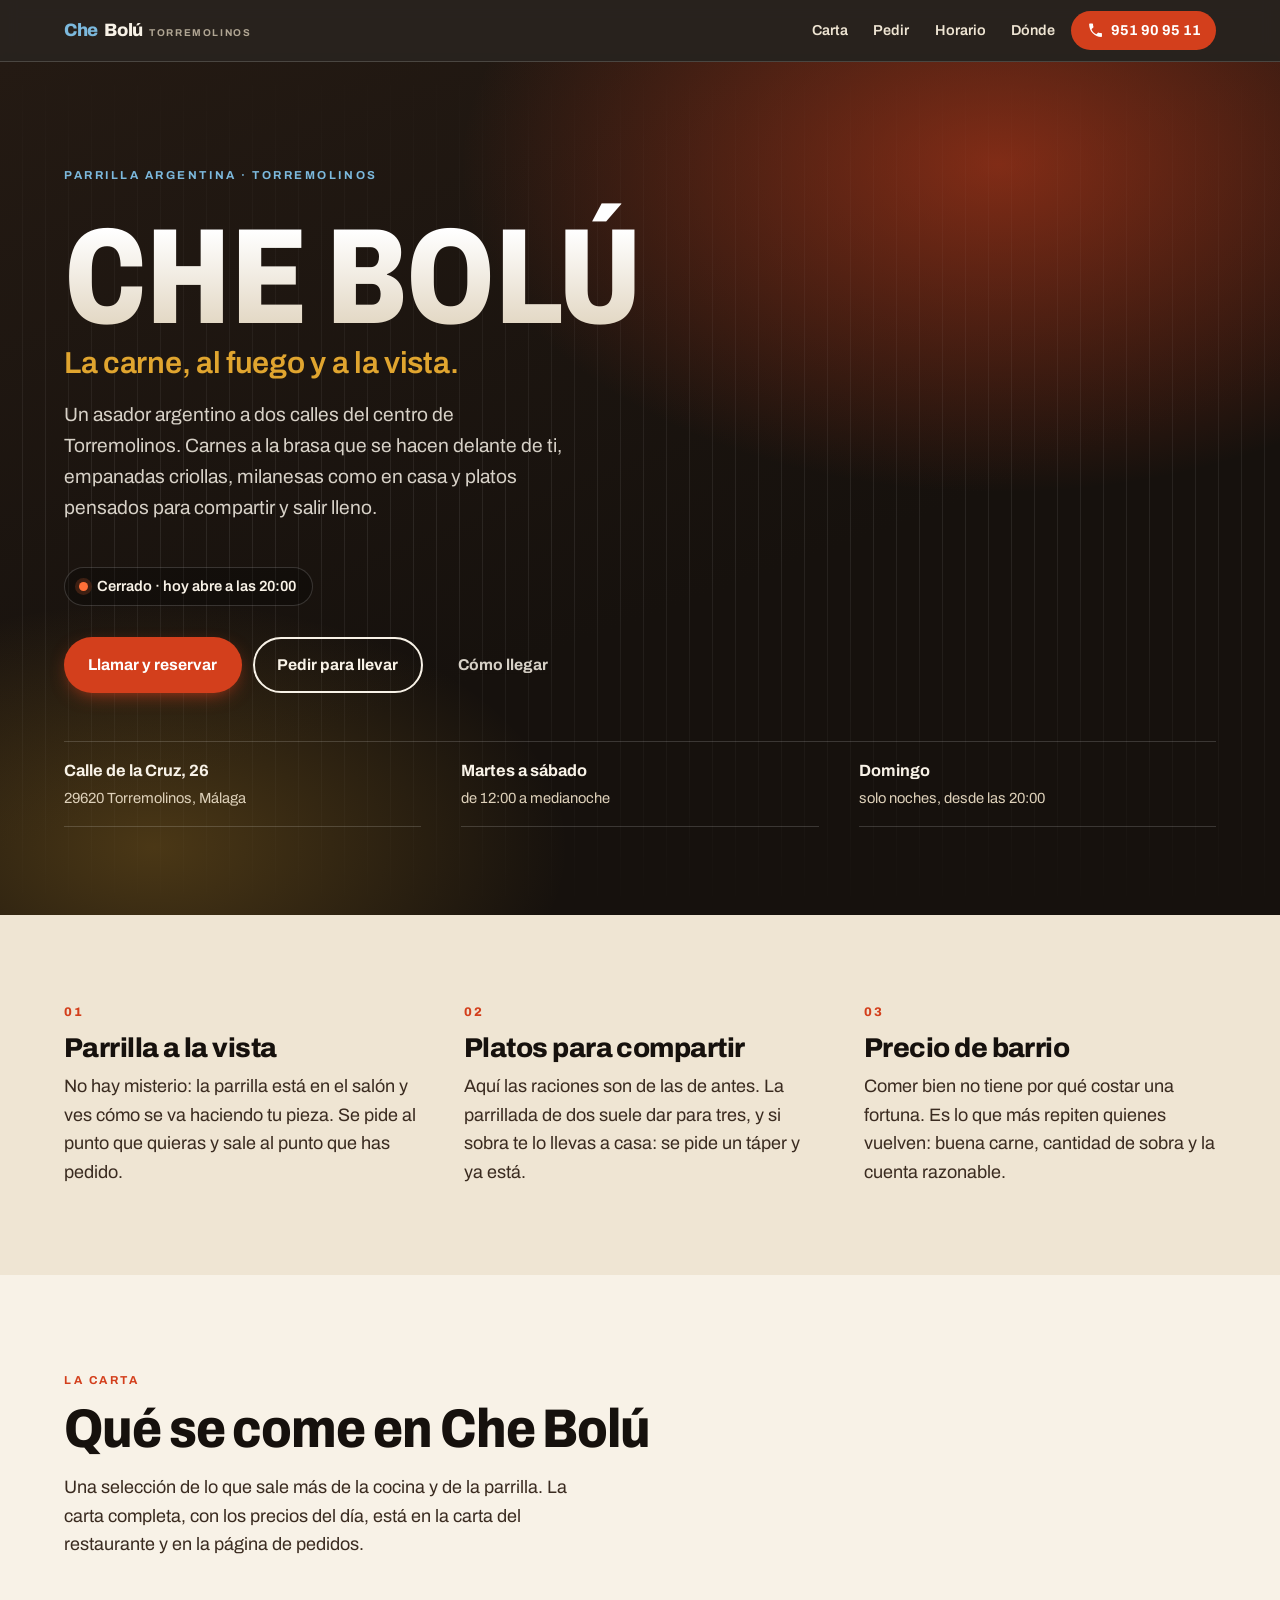
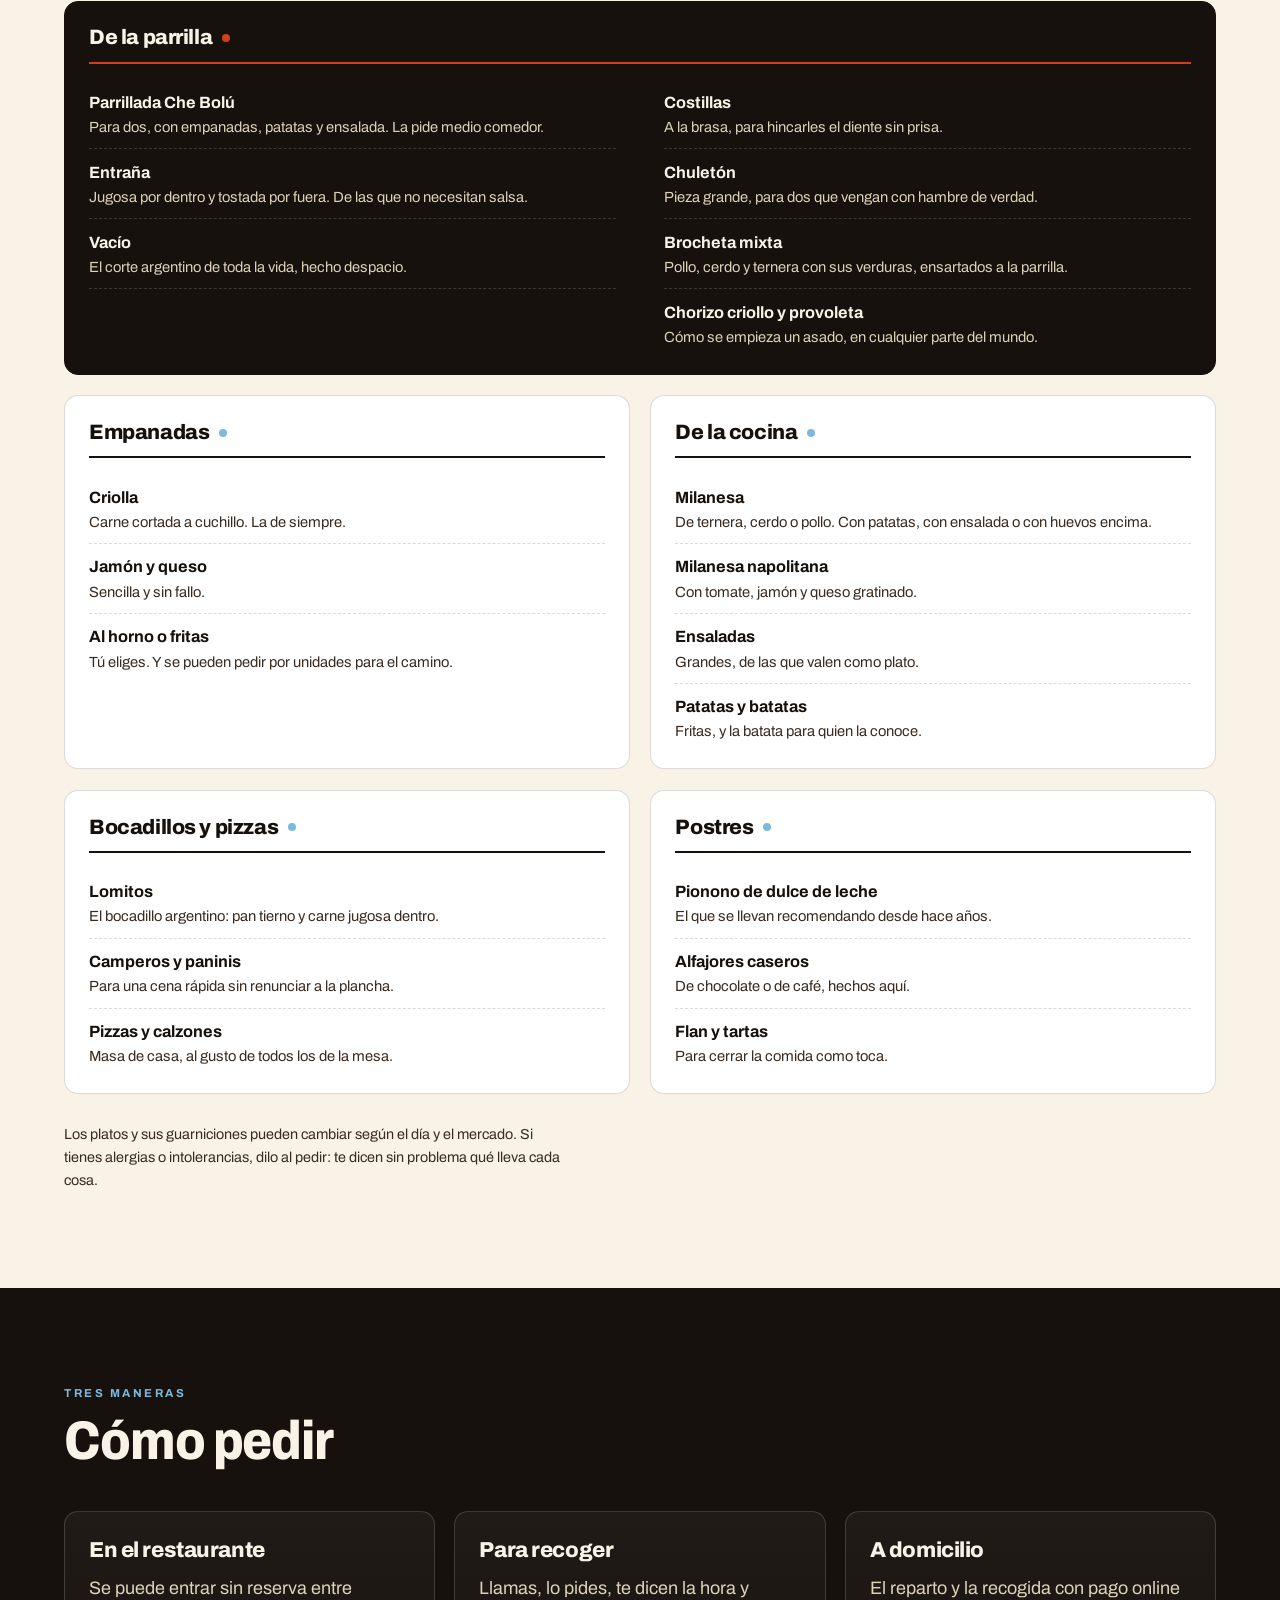
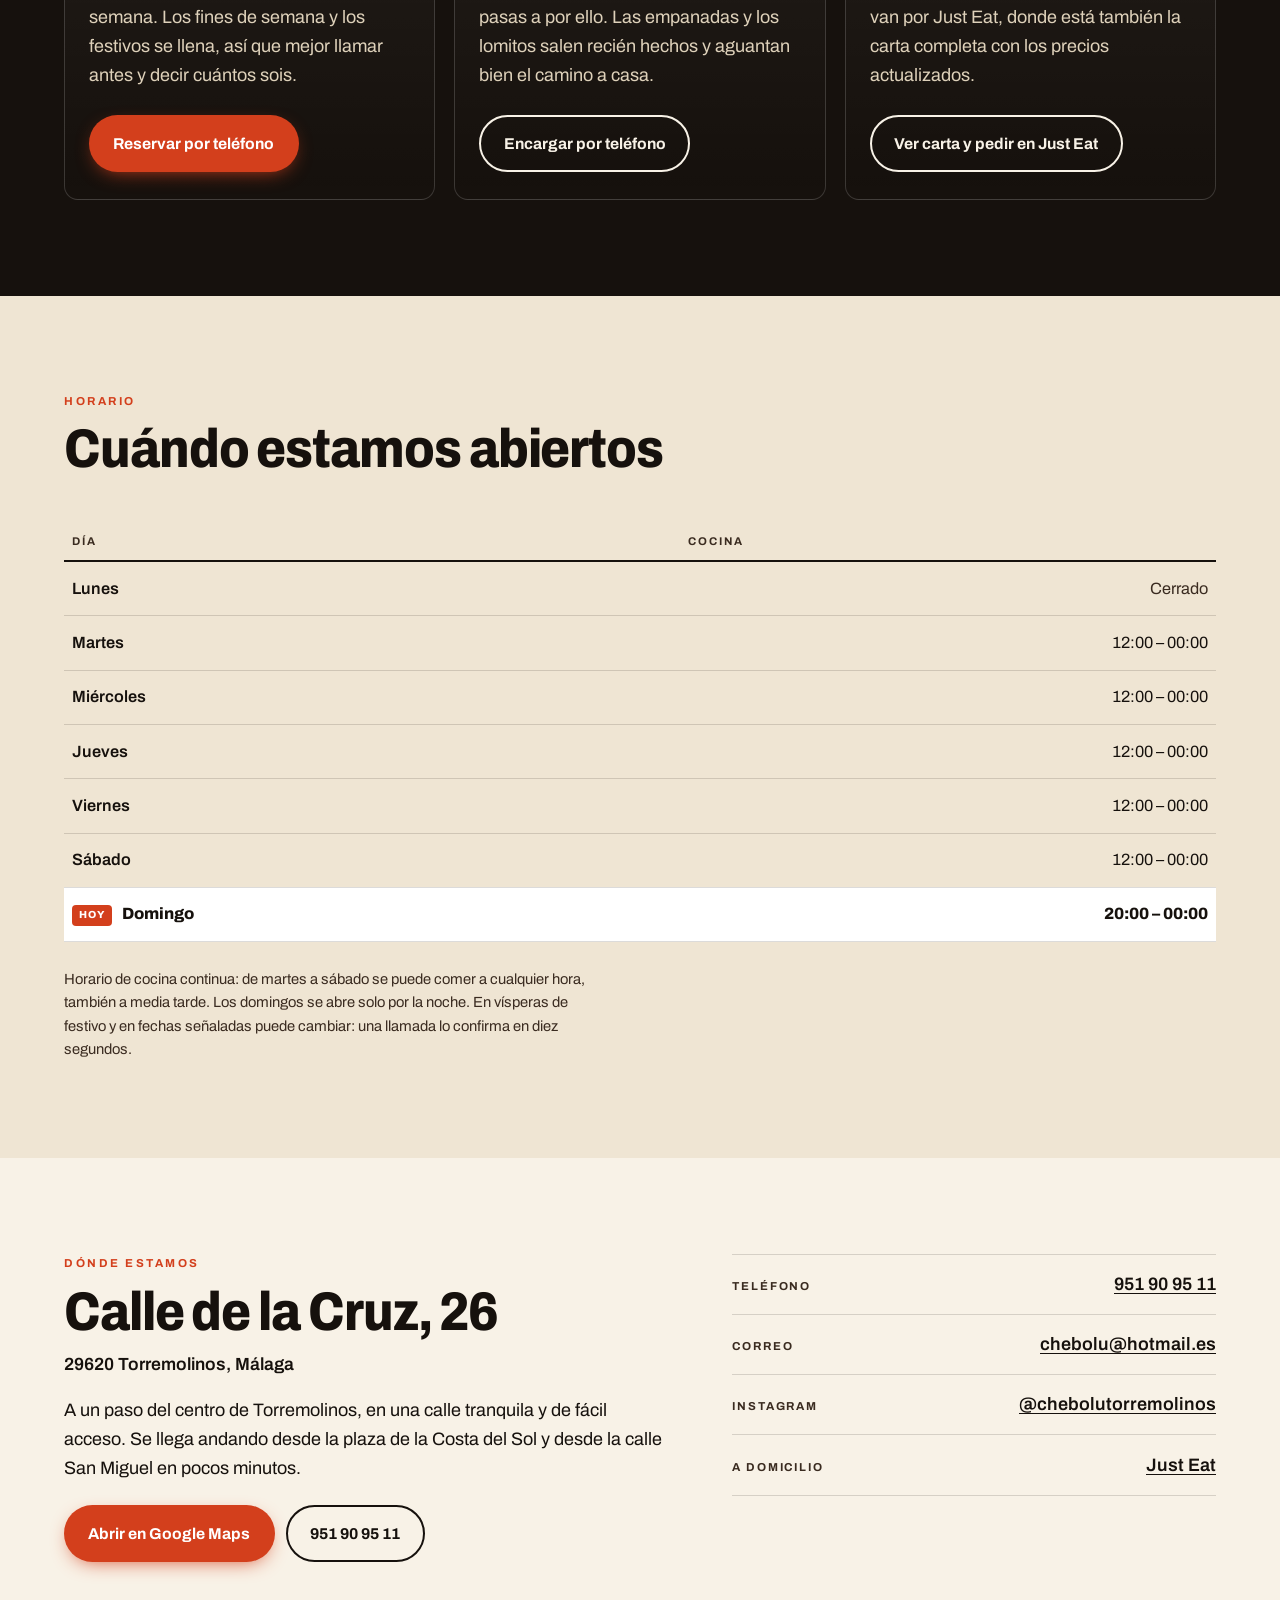
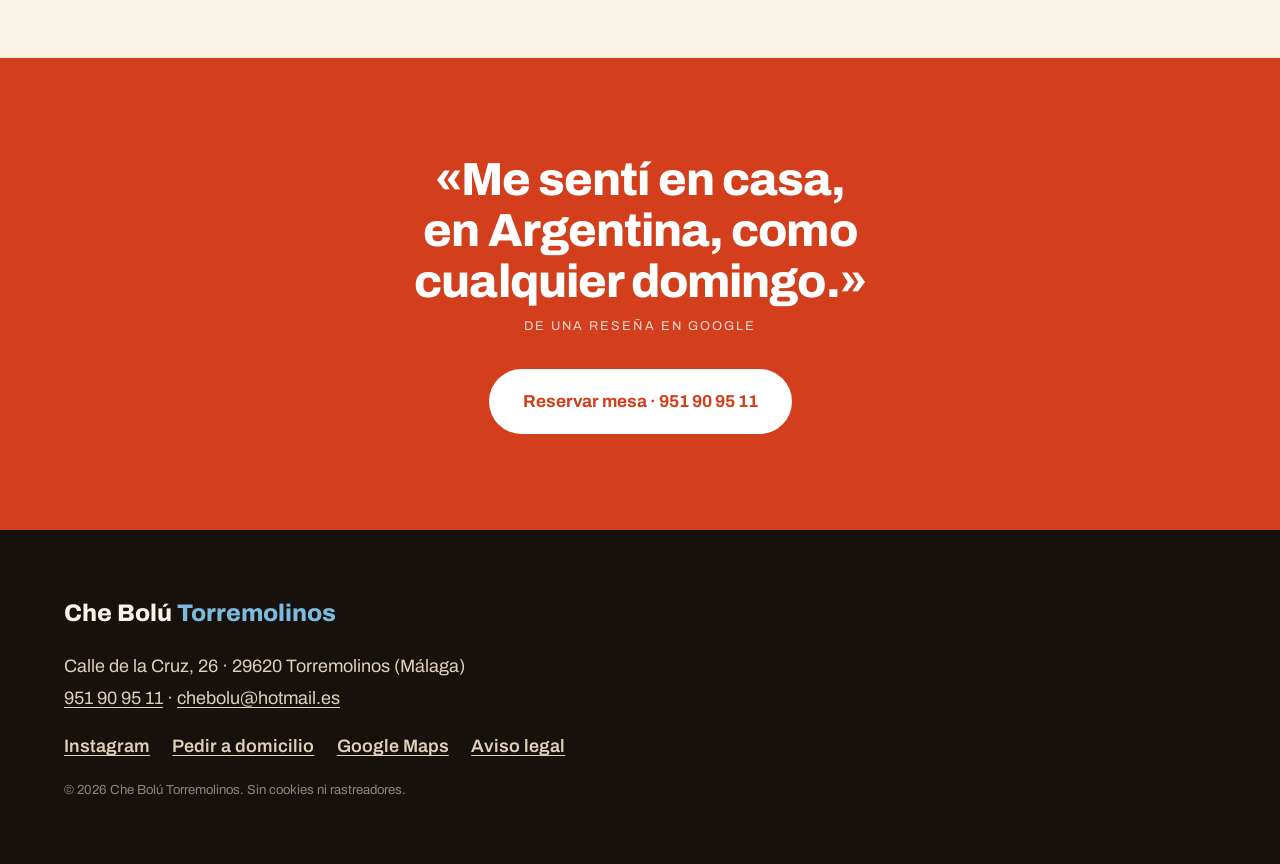
==== che-bolu/index.html @ c8836332 "Web de Che Bolú Torremolinos, en /che-bolu/ El restaurante no tiene web: solo ficha de Google, Insta" ====
<!doctype html>
<html lang="es">
<head>
<meta charset="utf-8">
<meta name="viewport" content="width=device-width, initial-scale=1">
<title>Che Bolú Torremolinos — Parrilla argentina en el centro de Torremolinos</title>
<meta name="description" content="Parrilla argentina a la vista en Torremolinos. Carnes a la brasa, empanadas criollas, milanesas y platos para compartir. Calle de la Cruz, 26. Reservas: 951 90 95 11.">

<!-- Dirección provisional de GitHub Pages, mientras no haya dominio propio.
     Al contratar el dominio hay que cambiar canonical, og:url, og:image,
     el JSON-LD del final, robots.txt y sitemap.xml. -->
<link rel="canonical" href="https://gaepmalaga.github.io/webtaller/che-bolu/">

<!-- PROVISIONAL: quitar esta línea (dejar «index, follow») cuando la web
     esté aprobada por el restaurante y tenga su dominio definitivo. -->
<meta name="robots" content="noindex, follow">

<meta property="og:type" content="restaurant">
<meta property="og:locale" content="es_ES">
<meta property="og:site_name" content="Che Bolú Torremolinos">
<meta property="og:title" content="Che Bolú Torremolinos — Parrilla argentina">
<meta property="og:description" content="Carnes a la brasa, empanadas criollas y platos para compartir, en la calle de la Cruz, 26.">
<meta property="og:url" content="https://gaepmalaga.github.io/webtaller/che-bolu/">
<meta property="og:image" content="https://gaepmalaga.github.io/webtaller/che-bolu/assets/img/og.png">
<meta property="og:image:width" content="1200">
<meta property="og:image:height" content="630">
<meta name="twitter:card" content="summary_large_image">
<meta name="theme-color" content="#17120f">

<link rel="icon" href="assets/img/favicon.svg" type="image/svg+xml">
<link rel="preload" href="assets/fonts/archivo-latin.woff2" as="font" type="font/woff2" crossorigin>
<link rel="stylesheet" href="assets/css/style.css">
</head>

<body>
<a class="saltar" href="#carta">Saltar a la carta</a>

<header class="cab">
  <a class="cab__marca" href="#top" aria-label="Che Bolú Torremolinos, inicio">
    <span class="cab__che">Che</span> <span class="cab__bolu">Bolú</span>
    <span class="cab__loc">Torremolinos</span>
  </a>
  <nav class="cab__nav" aria-label="Secciones">
    <a href="#carta">Carta</a>
    <a href="#pedir">Pedir</a>
    <a href="#horario">Horario</a>
    <a href="#donde">Dónde</a>
  </nav>
  <a class="cab__tel" href="tel:+34951909511">
    <svg aria-hidden="true" viewBox="0 0 24 24" width="17" height="17"><path fill="currentColor" d="M6.6 10.8c1.4 2.8 3.8 5.1 6.6 6.6l2.2-2.2c.3-.3.7-.4 1-.2 1.2.4 2.4.6 3.7.6.6 0 1 .4 1 1V20c0 .6-.4 1-1 1C11 21 3 13 3 3c0-.6.4-1 1-1h3.5c.6 0 1 .4 1 1 0 1.3.2 2.5.6 3.7.1.4 0 .8-.2 1l-2.3 2.1Z"/></svg>
    951 90 95 11
  </a>
</header>

<main id="top">

  <!-- ================================================================ hero -->
  <section class="hero">
    <div class="hero__brasa" aria-hidden="true"></div>
    <div class="hero__in">
      <p class="hero__sobre">Parrilla argentina · Torremolinos</p>
      <h1 class="hero__h1">
        <span>Che Bolú</span>
        <em>La carne, al fuego y a la vista.</em>
      </h1>
      <p class="hero__txt">
        Un asador argentino a dos calles del centro de Torremolinos. Carnes a la
        brasa que se hacen delante de ti, empanadas criollas, milanesas como en
        casa y platos pensados para compartir y salir lleno.
      </p>

      <p class="estado" id="estado" hidden>
        <span class="estado__punto" aria-hidden="true"></span>
        <span class="estado__txt"></span>
      </p>

      <div class="hero__btns">
        <a class="btn btn--fuego" href="tel:+34951909511">Llamar y reservar</a>
        <a class="btn btn--linea" href="#pedir">Pedir para llevar</a>
        <a class="btn btn--fantasma" href="https://maps.app.goo.gl/ys17KKWqV1HzEeys6" target="_blank" rel="noopener">Cómo llegar</a>
      </div>

      <ul class="hero__datos">
        <li><b>Calle de la Cruz, 26</b><span>29620 Torremolinos, Málaga</span></li>
        <li><b>Martes a sábado</b><span>de 12:00 a medianoche</span></li>
        <li><b>Domingo</b><span>solo noches, desde las 20:00</span></li>
      </ul>
    </div>
  </section>

  <!-- ============================================================== la casa -->
  <section class="casa" aria-labelledby="t-casa">
    <h2 class="vh" id="t-casa">Cómo es la casa</h2>
    <ol class="casa__lista">
      <li>
        <span class="casa__n">01</span>
        <h3>Parrilla a la vista</h3>
        <p>
          No hay misterio: la parrilla está en el salón y ves cómo se va haciendo
          tu pieza. Se pide al punto que quieras y sale al punto que has pedido.
        </p>
      </li>
      <li>
        <span class="casa__n">02</span>
        <h3>Platos para compartir</h3>
        <p>
          Aquí las raciones son de las de antes. La parrillada de dos suele dar
          para tres, y si sobra te lo llevas a casa: se pide un táper y ya está.
        </p>
      </li>
      <li>
        <span class="casa__n">03</span>
        <h3>Precio de barrio</h3>
        <p>
          Comer bien no tiene por qué costar una fortuna. Es lo que más repiten
          quienes vuelven: buena carne, cantidad de sobra y la cuenta razonable.
        </p>
      </li>
    </ol>
  </section>

  <!-- ================================================================ carta -->
  <section class="carta" id="carta" aria-labelledby="t-carta">
    <div class="sec__cab">
      <p class="sec__sobre">La carta</p>
      <h2 class="sec__h2" id="t-carta">Qué se come en Che Bolú</h2>
      <p class="sec__intro">
        Una selección de lo que sale más de la cocina y de la parrilla. La carta
        completa, con los precios del día, está en la carta del restaurante y en
        la página de pedidos.
      </p>
    </div>

    <div class="menu">
      <article class="menu__bloque menu__bloque--destacado">
        <h3>De la parrilla</h3>
        <ul>
          <li><b>Parrillada Che Bolú</b><span>Para dos, con empanadas, patatas y ensalada. La pide medio comedor.</span></li>
          <li><b>Entraña</b><span>Jugosa por dentro y tostada por fuera. De las que no necesitan salsa.</span></li>
          <li><b>Vacío</b><span>El corte argentino de toda la vida, hecho despacio.</span></li>
          <li><b>Costillas</b><span>A la brasa, para hincarles el diente sin prisa.</span></li>
          <li><b>Chuletón</b><span>Pieza grande, para dos que vengan con hambre de verdad.</span></li>
          <li><b>Brocheta mixta</b><span>Pollo, cerdo y ternera con sus verduras, ensartados a la parrilla.</span></li>
          <li><b>Chorizo criollo y provoleta</b><span>Cómo se empieza un asado, en cualquier parte del mundo.</span></li>
        </ul>
      </article>

      <article class="menu__bloque">
        <h3>Empanadas</h3>
        <ul>
          <li><b>Criolla</b><span>Carne cortada a cuchillo. La de siempre.</span></li>
          <li><b>Jamón y queso</b><span>Sencilla y sin fallo.</span></li>
          <li><b>Al horno o fritas</b><span>Tú eliges. Y se pueden pedir por unidades para el camino.</span></li>
        </ul>
      </article>

      <article class="menu__bloque">
        <h3>De la cocina</h3>
        <ul>
          <li><b>Milanesa</b><span>De ternera, cerdo o pollo. Con patatas, con ensalada o con huevos encima.</span></li>
          <li><b>Milanesa napolitana</b><span>Con tomate, jamón y queso gratinado.</span></li>
          <li><b>Ensaladas</b><span>Grandes, de las que valen como plato.</span></li>
          <li><b>Patatas y batatas</b><span>Fritas, y la batata para quien la conoce.</span></li>
        </ul>
      </article>

      <article class="menu__bloque">
        <h3>Bocadillos y pizzas</h3>
        <ul>
          <li><b>Lomitos</b><span>El bocadillo argentino: pan tierno y carne jugosa dentro.</span></li>
          <li><b>Camperos y paninis</b><span>Para una cena rápida sin renunciar a la plancha.</span></li>
          <li><b>Pizzas y calzones</b><span>Masa de casa, al gusto de todos los de la mesa.</span></li>
        </ul>
      </article>

      <article class="menu__bloque">
        <h3>Postres</h3>
        <ul>
          <li><b>Pionono de dulce de leche</b><span>El que se llevan recomendando desde hace años.</span></li>
          <li><b>Alfajores caseros</b><span>De chocolate o de café, hechos aquí.</span></li>
          <li><b>Flan y tartas</b><span>Para cerrar la comida como toca.</span></li>
        </ul>
      </article>
    </div>

    <div class="carta__pie"><p class="carta__nota">
      Los platos y sus guarniciones pueden cambiar según el día y el mercado.
      Si tienes alergias o intolerancias, dilo al pedir: te dicen sin problema
      qué lleva cada cosa.
    </p></div>
  </section>

  <!-- ================================================================ pedir -->
  <section class="pedir" id="pedir" aria-labelledby="t-pedir">
    <div class="sec__cab">
      <p class="sec__sobre">Tres maneras</p>
      <h2 class="sec__h2" id="t-pedir">Cómo pedir</h2>
    </div>

    <div class="pedir__rejilla">
      <article class="tarj">
        <h3>En el restaurante</h3>
        <p>
          Se puede entrar sin reserva entre semana. Los fines de semana y los
          festivos se llena, así que mejor llamar antes y decir cuántos sois.
        </p>
        <a class="btn btn--fuego" href="tel:+34951909511">Reservar por teléfono</a>
      </article>

      <article class="tarj">
        <h3>Para recoger</h3>
        <p>
          Llamas, lo pides, te dicen la hora y pasas a por ello. Las empanadas y
          los lomitos salen recién hechos y aguantan bien el camino a casa.
        </p>
        <a class="btn btn--linea" href="tel:+34951909511">Encargar por teléfono</a>
      </article>

      <article class="tarj">
        <h3>A domicilio</h3>
        <p>
          El reparto y la recogida con pago online van por Just Eat, donde está
          también la carta completa con los precios actualizados.
        </p>
        <a class="btn btn--linea" href="https://www.just-eat.es/restaurants-che-bolu-torremolinos-torremolinos/menu" target="_blank" rel="noopener">Ver carta y pedir en Just&nbsp;Eat</a>
      </article>
    </div>
  </section>

  <!-- ============================================================== horario -->
  <section class="horario" id="horario" aria-labelledby="t-horario">
    <div class="sec__cab">
      <p class="sec__sobre">Horario</p>
      <h2 class="sec__h2" id="t-horario">Cuándo estamos abiertos</h2>
    </div>

    <table class="tabla">
      <caption class="vh">Horario de apertura de Che Bolú Torremolinos</caption>
      <thead>
        <tr><th scope="col">Día</th><th scope="col">Cocina</th></tr>
      </thead>
      <tbody>
        <tr data-dia="1"><th scope="row">Lunes</th><td class="cerrado">Cerrado</td></tr>
        <tr data-dia="2"><th scope="row">Martes</th><td>12:00 – 00:00</td></tr>
        <tr data-dia="3"><th scope="row">Miércoles</th><td>12:00 – 00:00</td></tr>
        <tr data-dia="4"><th scope="row">Jueves</th><td>12:00 – 00:00</td></tr>
        <tr data-dia="5"><th scope="row">Viernes</th><td>12:00 – 00:00</td></tr>
        <tr data-dia="6"><th scope="row">Sábado</th><td>12:00 – 00:00</td></tr>
        <tr data-dia="0"><th scope="row">Domingo</th><td>20:00 – 00:00</td></tr>
      </tbody>
    </table>
    <div class="horario__pie"><p class="horario__nota">
      Horario de cocina continua: de martes a sábado se puede comer a cualquier
      hora, también a media tarde. Los domingos se abre solo por la noche.
      En vísperas de festivo y en fechas señaladas puede cambiar: una llamada lo
      confirma en diez segundos.
    </p></div>
  </section>

  <!-- ================================================================ dónde -->
  <section class="donde" id="donde" aria-labelledby="t-donde">
    <div class="donde__txt">
      <p class="sec__sobre">Dónde estamos</p>
      <h2 class="sec__h2" id="t-donde">Calle de la Cruz, 26</h2>
      <p class="donde__dir">29620 Torremolinos, Málaga</p>
      <p>
        A un paso del centro de Torremolinos, en una calle tranquila y de fácil
        acceso. Se llega andando desde la plaza de la Costa del Sol y desde la
        calle San Miguel en pocos minutos.
      </p>
      <div class="donde__btns">
        <a class="btn btn--fuego" href="https://maps.app.goo.gl/ys17KKWqV1HzEeys6" target="_blank" rel="noopener">Abrir en Google Maps</a>
        <a class="btn btn--linea" href="tel:+34951909511">951 90 95 11</a>
      </div>
    </div>

    <ul class="donde__lista">
      <li><b>Teléfono</b><a href="tel:+34951909511">951 90 95 11</a></li>
      <li><b>Correo</b><a href="mailto:chebolu@hotmail.es">chebolu@hotmail.es</a></li>
      <li><b>Instagram</b><a href="https://www.instagram.com/chebolutorremolinos" target="_blank" rel="noopener">@chebolutorremolinos</a></li>
      <li><b>A domicilio</b><a href="https://www.just-eat.es/restaurants-che-bolu-torremolinos-torremolinos/menu" target="_blank" rel="noopener">Just Eat</a></li>
    </ul>
  </section>

  <!-- ================================================================ cierre -->
  <section class="cierre">
    <p class="cierre__frase">«Me sentí en casa, en Argentina, como cualquier domingo.»</p>
    <p class="cierre__quien">De una reseña en Google</p>
    <a class="btn btn--fuego btn--grande" href="tel:+34951909511">Reservar mesa · 951 90 95 11</a>
  </section>

</main>

<footer class="pie">
  <div class="pie__in">
    <p class="pie__marca">Che Bolú <span>Torremolinos</span></p>
    <p class="pie__dir">
      Calle de la Cruz, 26 · 29620 Torremolinos (Málaga)<br>
      <a href="tel:+34951909511">951 90 95 11</a> ·
      <a href="mailto:chebolu@hotmail.es">chebolu@hotmail.es</a>
    </p>
    <nav class="pie__nav" aria-label="Enlaces del pie">
      <a href="https://www.instagram.com/chebolutorremolinos" target="_blank" rel="noopener">Instagram</a>
      <a href="https://www.just-eat.es/restaurants-che-bolu-torremolinos-torremolinos/menu" target="_blank" rel="noopener">Pedir a domicilio</a>
      <a href="https://maps.app.goo.gl/ys17KKWqV1HzEeys6" target="_blank" rel="noopener">Google Maps</a>
      <a href="aviso-legal.html">Aviso legal</a>
    </nav>
    <p class="pie__legal">© <span id="anio">2026</span> Che Bolú Torremolinos. Sin cookies ni rastreadores.</p>
  </div>
</footer>

<!-- Barra fija en móvil: llamar y pedir siempre a un toque. -->
<div class="barra" aria-hidden="false">
  <a class="barra__a barra__a--fuego" href="tel:+34951909511">
    <svg aria-hidden="true" viewBox="0 0 24 24" width="18" height="18"><path fill="currentColor" d="M6.6 10.8c1.4 2.8 3.8 5.1 6.6 6.6l2.2-2.2c.3-.3.7-.4 1-.2 1.2.4 2.4.6 3.7.6.6 0 1 .4 1 1V20c0 .6-.4 1-1 1C11 21 3 13 3 3c0-.6.4-1 1-1h3.5c.6 0 1 .4 1 1 0 1.3.2 2.5.6 3.7.1.4 0 .8-.2 1l-2.3 2.1Z"/></svg>
    Llamar
  </a>
  <a class="barra__a" href="https://www.just-eat.es/restaurants-che-bolu-torremolinos-torremolinos/menu" target="_blank" rel="noopener">Pedir</a>
  <a class="barra__a" href="https://maps.app.goo.gl/ys17KKWqV1HzEeys6" target="_blank" rel="noopener">Llegar</a>
</div>

<script src="assets/js/main.js" defer></script>

<script type="application/ld+json">
{
  "@context": "https://schema.org",
  "@type": "Restaurant",
  "name": "Che Bolú Torremolinos",
  "description": "Parrilla argentina en el centro de Torremolinos: carnes a la brasa hechas a la vista, empanadas criollas, milanesas, pizzas y postres caseros.",
  "url": "https://gaepmalaga.github.io/webtaller/che-bolu/",
  "image": "https://gaepmalaga.github.io/webtaller/che-bolu/assets/img/og.png",
  "telephone": "+34951909511",
  "email": "chebolu@hotmail.es",
  "servesCuisine": ["Argentina", "Parrilla", "Carne a la brasa"],
  "priceRange": "€€",
  "currenciesAccepted": "EUR",
  "acceptsReservations": "True",
  "hasMenu": "https://www.just-eat.es/restaurants-che-bolu-torremolinos-torremolinos/menu",
  "address": {
    "@type": "PostalAddress",
    "streetAddress": "Calle de la Cruz, 26",
    "addressLocality": "Torremolinos",
    "addressRegion": "Málaga",
    "postalCode": "29620",
    "addressCountry": "ES"
  },
  "sameAs": [
    "https://www.instagram.com/chebolutorremolinos",
    "https://www.just-eat.es/restaurants-che-bolu-torremolinos-torremolinos/menu"
  ],
  "openingHoursSpecification": [
    {
      "@type": "OpeningHoursSpecification",
      "dayOfWeek": ["Tuesday", "Wednesday", "Thursday", "Friday", "Saturday"],
      "opens": "12:00",
      "closes": "00:00"
    },
    {
      "@type": "OpeningHoursSpecification",
      "dayOfWeek": "Sunday",
      "opens": "20:00",
      "closes": "00:00"
    }
  ]
}
</script>
</body>
</html>
---- che-bolu/assets/css/style.css ----
/* ==========================================================================
   Che Bolú Torremolinos — hoja de estilo única.
   Sin frameworks, sin build, sin peticiones a terceros.
   Tipografía Archivo (SIL Open Font License) servida desde este dominio.
   ========================================================================== */

@font-face {
  font-family: 'Archivo';
  font-style: normal;
  font-weight: 400 800;
  font-stretch: 62% 125%;
  font-display: swap;
  src: url('../fonts/archivo-latin.woff2') format('woff2');
  unicode-range: U+0000-00FF, U+0131, U+0152-0153, U+02BB-02BC, U+02C6, U+02DA,
                 U+02DC, U+0304, U+0308, U+0329, U+2000-206F, U+20AC, U+2122,
                 U+2191, U+2193, U+2212, U+2215, U+FEFF, U+FFFD;
}
@font-face {
  font-family: 'Archivo';
  font-style: normal;
  font-weight: 400 800;
  font-stretch: 62% 125%;
  font-display: swap;
  src: url('../fonts/archivo-latin-ext.woff2') format('woff2');
  unicode-range: U+0100-02BA, U+02BD-02C5, U+02C7-02CC, U+02CE-02D7, U+02DD-02FF,
                 U+0304, U+0308, U+0329, U+1D00-1DBF, U+1E00-1E9F, U+1EF2-1EFF,
                 U+2020, U+20A0-20AB, U+20AD-20C0, U+2113, U+2C60-2C7F, U+A720-A7FF;
}

/* --------------------------------------------------------------- tokens -- */
:root {
  --ink:      #16110d;   /* negro cálido, como el hierro de la parrilla */
  --ink-2:    #241a13;
  --ink-3:    #3a2b20;

  --crema:    #f8f2e7;
  --crema-2:  #efe5d3;
  --crema-3:  #ded1ba;

  --brasa:    #d33f1c;   /* la brasa */
  --brasa-cl: #ff7038;
  --oro:      #e0a52f;
  --celeste:  #7cb9dd;   /* el guiño argentino, sin disfraz */
  --verde:    #2f7d4f;

  --linea:    color-mix(in srgb, var(--ink) 15%, transparent);
  --linea-cl: color-mix(in srgb, #ffffff 16%, transparent);

  --pad: clamp(1.25rem, 5vw, 4.5rem);
  --max: 76rem;

  --f: 'Archivo', 'Helvetica Neue', Arial, sans-serif;
}

/* ---------------------------------------------------------------- reset -- */
*, *::before, *::after { box-sizing: border-box; }
html { -webkit-text-size-adjust: 100%; scroll-behavior: smooth; }
@media (prefers-reduced-motion: reduce) { html { scroll-behavior: auto; } }

body {
  margin: 0;
  background: var(--crema);
  color: var(--ink);
  font-family: var(--f);
  font-size: clamp(1rem, 0.95rem + 0.3vw, 1.125rem);
  line-height: 1.6;
  -webkit-font-smoothing: antialiased;
  text-rendering: optimizeLegibility;
  overflow-x: hidden;
}

h1, h2, h3 { margin: 0; font-weight: 800; line-height: 1.03; letter-spacing: -0.02em; }
p { margin: 0 0 1em; }
ul, ol { margin: 0; padding: 0; list-style: none; }
img, svg { max-width: 100%; }
table { border-collapse: collapse; width: 100%; }
a { color: inherit; text-decoration-thickness: 1px; text-underline-offset: 0.18em; }
a:hover { text-decoration-color: var(--brasa); }

:focus-visible { outline: 3px solid var(--brasa); outline-offset: 3px; border-radius: 3px; }

.vh {
  position: absolute; width: 1px; height: 1px; padding: 0; margin: -1px;
  overflow: hidden; clip-path: inset(50%); white-space: nowrap; border: 0;
}

.saltar {
  position: absolute; left: -9999px; top: 0; z-index: 99;
  background: var(--ink); color: var(--crema);
  padding: 0.75rem 1.25rem; font-weight: 700;
}
.saltar:focus { left: 0; }

/* -------------------------------------------------------------- cabecera -- */
.cab {
  position: sticky; top: 0; z-index: 40;
  display: flex; align-items: center; gap: 1rem;
  padding: 0.7rem var(--pad);
  background: color-mix(in srgb, var(--ink) 92%, transparent);
  backdrop-filter: blur(8px);
  color: var(--crema);
  border-bottom: 1px solid var(--linea-cl);
}

.cab__marca {
  display: flex; align-items: baseline; gap: 0.4rem;
  text-decoration: none; font-weight: 800; font-size: 1.12rem;
  letter-spacing: -0.02em; white-space: nowrap;
}
.cab__che  { color: var(--celeste); }
.cab__bolu { color: var(--crema); }
.cab__loc {
  font-size: 0.62rem; font-weight: 700; letter-spacing: 0.16em;
  text-transform: uppercase; color: var(--crema-3); opacity: 0.75;
}

.cab__nav { display: none; margin-left: auto; gap: 1.6rem; font-size: 0.9rem; font-weight: 600; }
.cab__nav a { text-decoration: none; color: var(--crema-2); padding: 0.25rem 0; }
.cab__nav a:hover { color: #fff; box-shadow: inset 0 -2px 0 var(--brasa); }

.cab__tel {
  margin-left: auto;
  display: inline-flex; align-items: center; gap: 0.45rem;
  background: var(--brasa); color: #fff;
  padding: 0.5rem 0.95rem; border-radius: 999px;
  font-weight: 700; font-size: 0.9rem; text-decoration: none;
  white-space: nowrap;
}
.cab__tel:hover { background: var(--brasa-cl); }

@media (min-width: 62rem) {
  .cab__nav { display: flex; }
  .cab__tel { margin-left: 0; }
}
@media (max-width: 30rem) {
  .cab__loc { display: none; }
  .cab__tel { font-size: 0; gap: 0; padding: 0.55rem 0.8rem; }
  .cab__tel svg { width: 18px; height: 18px; }
}

/* ------------------------------------------------------------------ botón -- */
.btn {
  display: inline-flex; align-items: center; justify-content: center;
  gap: 0.5rem; text-align: center;
  padding: 0.85rem 1.4rem; border-radius: 999px;
  font-weight: 700; font-size: 0.98rem; text-decoration: none;
  border: 2px solid transparent;
  transition: transform 0.12s ease, background 0.15s ease, color 0.15s ease;
}
.btn:hover { transform: translateY(-2px); }
@media (prefers-reduced-motion: reduce) { .btn { transition: none; } .btn:hover { transform: none; } }

.btn--fuego { background: var(--brasa); color: #fff; box-shadow: 0 6px 20px -8px var(--brasa); }
.btn--fuego:hover { background: var(--brasa-cl); }

.btn--linea { border-color: currentColor; }
.btn--linea:hover { background: var(--ink); color: var(--crema); border-color: var(--ink); }

.btn--fantasma { color: inherit; opacity: 0.85; text-decoration: underline; text-decoration-color: var(--linea); }
.btn--fantasma:hover { opacity: 1; }

.btn--grande { padding: 1.05rem 2rem; font-size: 1.08rem; }

/* ------------------------------------------------------------------- hero -- */
.hero {
  position: relative; isolation: isolate;
  background: var(--ink); color: var(--crema);
  padding: clamp(3rem, 9vw, 6.5rem) var(--pad) clamp(3rem, 8vw, 5.5rem);
  overflow: hidden;
}

/* El resplandor de la brasa: dos degradados, cero imágenes. */
.hero__brasa {
  position: absolute; inset: 0; z-index: -1;
  background:
    radial-gradient(60% 55% at 78% 12%, color-mix(in srgb, var(--brasa) 55%, transparent), transparent 70%),
    radial-gradient(45% 40% at 12% 92%, color-mix(in srgb, var(--oro) 26%, transparent), transparent 72%),
    linear-gradient(160deg, var(--ink-2), var(--ink) 60%);
}
/* La trama de la parrilla, muy tenue. */
.hero::after {
  content: ''; position: absolute; inset: 0; z-index: -1; opacity: 0.16;
  background-image: repeating-linear-gradient(90deg, transparent 0 22px, rgba(255,255,255,0.5) 22px 23px);
  mask-image: linear-gradient(180deg, transparent, #000 55%, transparent);
}

.hero__in { max-width: var(--max); margin: 0 auto; }

.hero__sobre {
  font-size: 0.72rem; font-weight: 700; letter-spacing: 0.22em;
  text-transform: uppercase; color: var(--celeste); margin-bottom: 1.1rem;
}

.hero__h1 { display: grid; gap: 0.35rem; }
.hero__h1 span {
  font-size: clamp(3.2rem, 13vw, 8.5rem);
  font-stretch: 78%;
  line-height: 0.92;
  /* El fondo degradado se recorta al glifo: sin este respiro, la tilde de la
     Ú queda fuera de la caja y desaparece. */
  padding-top: 0.1em;
  text-transform: uppercase;
  background: linear-gradient(180deg, #fff 20%, var(--crema-3));
  -webkit-background-clip: text; background-clip: text; color: transparent;
}
.hero__h1 em {
  font-style: normal; font-weight: 600;
  font-size: clamp(1.15rem, 3.2vw, 1.9rem);
  letter-spacing: -0.01em; color: var(--oro);
}

.hero__txt {
  max-width: 46ch; margin-top: 1.4rem;
  font-size: clamp(1.02rem, 1.6vw, 1.2rem);
  color: color-mix(in srgb, var(--crema) 85%, transparent);
}

.hero__btns { display: flex; flex-wrap: wrap; gap: 0.7rem; margin-top: 1.9rem; }

.hero__datos {
  display: grid; gap: 1px; margin-top: 3rem;
  border-top: 1px solid var(--linea-cl);
  grid-template-columns: 1fr;
}
.hero__datos li {
  display: grid; gap: 0.15rem;
  padding: 1rem 0; border-bottom: 1px solid var(--linea-cl);
}
.hero__datos b { font-size: 1.02rem; }
.hero__datos span { font-size: 0.92rem; color: var(--crema-3); }
@media (min-width: 48rem) {
  .hero__datos { grid-template-columns: repeat(3, 1fr); gap: 0 2.5rem; }
}

/* --------------------------------------------------- abierto / cerrado -- */
.estado {
  display: inline-flex; align-items: center; gap: 0.6rem;
  margin: 1.5rem 0 0; padding: 0.45rem 1rem 0.45rem 0.85rem;
  border: 1px solid var(--linea-cl); border-radius: 999px;
  font-size: 0.92rem; font-weight: 600;
  background: rgba(0,0,0,0.25);
}
/* `display: inline-flex` gana al `display: none` del navegador para [hidden]:
   sin esta línea, quien no tenga JavaScript vería una píldora vacía. */
.estado[hidden] { display: none; }

.estado__punto {
  width: 9px; height: 9px; border-radius: 50%;
  background: var(--crema-3); flex: none;
}
.estado.is-abierto /* `display: inline-flex` gana al `display: none` del navegador para [hidden]:
   sin esta línea, quien no tenga JavaScript vería una píldora vacía. */
.estado[hidden] { display: none; }

.estado__punto { background: #4ade80; box-shadow: 0 0 0 4px rgba(74,222,128,0.2); }
.estado.is-cerrado /* `display: inline-flex` gana al `display: none` del navegador para [hidden]:
   sin esta línea, quien no tenga JavaScript vería una píldora vacía. */
.estado[hidden] { display: none; }

.estado__punto { background: var(--brasa-cl); box-shadow: 0 0 0 4px rgba(255,112,56,0.18); }

/* --------------------------------------------------------------- la casa -- */
.casa { padding: clamp(3rem, 7vw, 5.5rem) var(--pad); background: var(--crema-2); }
.casa__lista {
  max-width: var(--max); margin: 0 auto;
  display: grid; gap: 2.2rem;
}
@media (min-width: 52rem) { .casa__lista { grid-template-columns: repeat(3, 1fr); gap: 3rem; } }

.casa__n {
  display: block; font-size: 0.78rem; font-weight: 800; letter-spacing: 0.18em;
  color: var(--brasa); margin-bottom: 0.7rem;
}
.casa__lista h3 { font-size: clamp(1.35rem, 2.6vw, 1.7rem); margin-bottom: 0.6rem; }
.casa__lista p { margin: 0; color: var(--ink-3); }

/* ------------------------------------------------------- cabeceras de sec -- */
.sec__cab { max-width: var(--max); margin: 0 auto 2.6rem; }
.sec__sobre {
  font-size: 0.72rem; font-weight: 700; letter-spacing: 0.22em;
  text-transform: uppercase; color: var(--brasa); margin-bottom: 0.7rem;
}
.sec__h2 { font-size: clamp(2rem, 5.5vw, 3.4rem); font-stretch: 88%; }
.sec__intro { max-width: 52ch; margin-top: 1rem; color: var(--ink-3); }

/* ------------------------------------------------------------------ carta -- */
.carta { padding: clamp(3.2rem, 8vw, 6rem) var(--pad); }

.menu {
  max-width: var(--max); margin: 0 auto;
  display: grid; gap: 1.1rem;
}
@media (min-width: 54rem) { .menu { grid-template-columns: repeat(2, 1fr); gap: 1.3rem; } }

.menu__bloque {
  background: #fff; border: 1px solid var(--linea);
  border-radius: 14px; padding: 1.6rem 1.5rem;
}
.menu__bloque h3 {
  font-size: 1.3rem; padding-bottom: 0.8rem; margin-bottom: 1rem;
  border-bottom: 2px solid var(--ink);
  display: flex; align-items: center; gap: 0.6rem;
}
.menu__bloque h3::after {
  content: ''; flex: none; width: 8px; height: 8px; border-radius: 50%;
  background: var(--celeste);
}
.menu__bloque li { padding: 0.65rem 0; border-bottom: 1px dashed var(--linea); }
.menu__bloque li:last-child { border-bottom: 0; padding-bottom: 0; }
.menu__bloque b { display: block; font-size: 1.02rem; }
.menu__bloque span { display: block; font-size: 0.92rem; color: var(--ink-3); line-height: 1.5; }

.menu__bloque--destacado {
  background: var(--ink); color: var(--crema); border-color: var(--ink);
}
@media (min-width: 54rem) {
  .menu__bloque--destacado { grid-column: 1 / -1; }
  .menu__bloque--destacado ul { columns: 2; column-gap: 3rem; }
  .menu__bloque--destacado li { break-inside: avoid; }
  .menu__bloque--destacado li:last-child { border-bottom: 0; }
}
.menu__bloque--destacado h3 { border-bottom-color: var(--brasa); }
.menu__bloque--destacado h3::after { background: var(--brasa); }
.menu__bloque--destacado li { border-bottom-color: var(--linea-cl); }
.menu__bloque--destacado span { color: var(--crema-3); }

.carta__pie { max-width: var(--max); margin: 1.8rem auto 0; }
.carta__nota { max-width: 62ch; margin: 0; font-size: 0.9rem; color: var(--ink-3); }

/* ------------------------------------------------------------------ pedir -- */
.pedir { padding: clamp(3.2rem, 8vw, 6rem) var(--pad); background: var(--ink); color: var(--crema); }
.pedir .sec__sobre { color: var(--celeste); }

.pedir__rejilla {
  max-width: var(--max); margin: 0 auto;
  display: grid; gap: 1.2rem;
}
@media (min-width: 54rem) { .pedir__rejilla { grid-template-columns: repeat(3, 1fr); } }

.tarj {
  display: flex; flex-direction: column; gap: 0.5rem;
  border: 1px solid var(--linea-cl); border-radius: 14px;
  padding: 1.7rem 1.5rem;
  background: linear-gradient(180deg, rgba(255,255,255,0.045), transparent);
}
.tarj h3 { font-size: 1.35rem; margin-bottom: 0.3rem; }
.tarj p { color: var(--crema-3); flex: 1; }
.tarj .btn { align-self: flex-start; }

/* ---------------------------------------------------------------- horario -- */
.horario { padding: clamp(3.2rem, 8vw, 6rem) var(--pad); background: var(--crema-2); }
.tabla { max-width: var(--max); margin: 0 auto; font-size: 1.02rem; }
.tabla thead th {
  text-align: left; font-size: 0.7rem; letter-spacing: 0.18em; text-transform: uppercase;
  color: var(--ink-3); font-weight: 700; padding-bottom: 0.6rem;
  border-bottom: 2px solid var(--ink);
}
.tabla tbody th { text-align: left; font-weight: 600; }
.tabla th, .tabla td { padding: 0.85rem 0.5rem; border-bottom: 1px solid var(--linea); }
.tabla td { text-align: right; font-variant-numeric: tabular-nums; }
.tabla .cerrado { color: var(--ink-3); }

.tabla tr.hoy th, .tabla tr.hoy td { background: #fff; font-weight: 800; }
.tabla tr.hoy th::before {
  content: 'Hoy'; display: inline-block; margin-right: 0.6rem;
  background: var(--brasa); color: #fff; font-size: 0.64rem; font-weight: 800;
  letter-spacing: 0.1em; text-transform: uppercase;
  padding: 0.15rem 0.45rem; border-radius: 4px; vertical-align: 0.12em;
}

.horario__pie { max-width: var(--max); margin: 1.6rem auto 0; }
.horario__nota { max-width: 68ch; margin: 0; font-size: 0.92rem; color: var(--ink-3); }

/* ------------------------------------------------------------------ dónde -- */
.donde {
  padding: clamp(3.2rem, 8vw, 6rem) var(--pad);
  display: grid; gap: 2.5rem;
  max-width: calc(var(--max) + 2 * var(--pad)); margin: 0 auto;
}
@media (min-width: 54rem) { .donde { grid-template-columns: 1.25fr 1fr; gap: 4rem; align-items: start; } }

.donde__dir { font-size: 1.1rem; font-weight: 600; margin-top: 0.7rem; }
.donde__btns { display: flex; flex-wrap: wrap; gap: 0.7rem; margin-top: 1.4rem; }

.donde__lista { border-top: 1px solid var(--linea); }
.donde__lista li {
  display: flex; justify-content: space-between; align-items: baseline; gap: 1rem;
  padding: 0.95rem 0; border-bottom: 1px solid var(--linea);
}
.donde__lista b { font-size: 0.72rem; letter-spacing: 0.16em; text-transform: uppercase; color: var(--ink-3); }
.donde__lista a { font-weight: 600; text-align: right; word-break: break-word; }

/* ----------------------------------------------------------------- cierre -- */
.cierre {
  padding: clamp(3.5rem, 9vw, 6rem) var(--pad);
  background: var(--brasa);
  color: #fff; text-align: center;
}
.cierre__frase {
  max-width: 22ch; margin: 0 auto 0.6rem;
  font-size: clamp(1.6rem, 5vw, 2.9rem); font-weight: 800;
  line-height: 1.1; letter-spacing: -0.02em; text-wrap: balance;
}
.cierre__quien {
  font-size: 0.8rem; letter-spacing: 0.16em; text-transform: uppercase;
  opacity: 0.8; margin-bottom: 2rem;
}
.cierre .btn--fuego { background: #fff; color: var(--brasa); box-shadow: none; }
.cierre .btn--fuego:hover { background: var(--ink); color: #fff; }

/* -------------------------------------------------------------------- pie -- */
.pie { background: var(--ink); color: var(--crema-3); padding: clamp(2.5rem, 6vw, 4rem) var(--pad) 6.5rem; }
.pie__in { max-width: var(--max); margin: 0 auto; display: grid; gap: 1.1rem; }
.pie__marca { font-size: 1.5rem; font-weight: 800; color: var(--crema); margin: 0; }
.pie__marca span { color: var(--celeste); }
.pie__dir { margin: 0; line-height: 1.8; }
.pie__nav { display: flex; flex-wrap: wrap; gap: 0.5rem 1.4rem; font-weight: 600; }
.pie__legal { margin: 0; font-size: 0.82rem; opacity: 0.6; }
@media (min-width: 62rem) { .pie { padding-bottom: clamp(2.5rem, 6vw, 4rem); } }

/* -------------------------------------------------------- barra en móvil -- */
.barra {
  position: fixed; bottom: 0; left: 0; right: 0; z-index: 50;
  display: grid; grid-template-columns: 1.4fr 1fr 1fr;
  background: var(--ink); border-top: 1px solid var(--linea-cl);
  padding-bottom: env(safe-area-inset-bottom);
}
.barra__a {
  display: flex; align-items: center; justify-content: center; gap: 0.4rem;
  padding: 0.95rem 0.4rem; color: var(--crema);
  font-weight: 700; font-size: 0.95rem; text-decoration: none;
  border-left: 1px solid var(--linea-cl);
}
.barra__a:first-child { border-left: 0; }
.barra__a--fuego { background: var(--brasa); color: #fff; }
@media (min-width: 62rem) { .barra { display: none; } }

/* ------------------------------------------------------- aparición suave -- */
.aparece { opacity: 0; transform: translateY(14px); transition: opacity 0.5s ease, transform 0.5s ease; }
.aparece.visible { opacity: 1; transform: none; }
@media (prefers-reduced-motion: reduce) {
  .aparece { opacity: 1; transform: none; transition: none; }
}

/* ------------------------------------------------------------- impresión -- */
@media print {
  .cab, .barra, .hero__brasa, .cierre .btn { display: none !important; }
  body { background: #fff; color: #000; font-size: 11pt; }
  .hero, .pedir, .menu__bloque--destacado, .pie { background: #fff !important; color: #000 !important; }
  .hero__h1 span { color: #000 !important; -webkit-text-fill-color: #000; }
  .cierre { background: #fff; color: #000; }
  .aparece { opacity: 1; transform: none; }
  a[href^="http"]::after { content: ' (' attr(href) ')'; font-size: 8pt; word-break: break-all; }
}

/* ------------------------------------------------------- páginas de texto -- */
.doc {
  max-width: 46rem; margin: 0 auto;
  padding: clamp(2.5rem, 7vw, 4.5rem) var(--pad) clamp(3rem, 8vw, 5rem);
}
.doc h1 { font-size: clamp(2rem, 6vw, 3rem); margin-bottom: 0.6rem; }
.doc h2 { font-size: clamp(1.2rem, 3vw, 1.5rem); margin: 2.4rem 0 0.8rem; }
.doc__sub { color: var(--ink-3); font-size: 0.95rem; margin-bottom: 2rem; }
.doc ul { list-style: disc; padding-left: 1.3rem; margin: 0 0 1em; }
.doc li { margin-bottom: 0.4rem; }
.doc__volver { margin-top: 3rem; font-weight: 700; }
.todo {
  background: #ffe680; color: #4a3a00;
  padding: 0.05em 0.4em; border-radius: 3px; font-weight: 600;
}
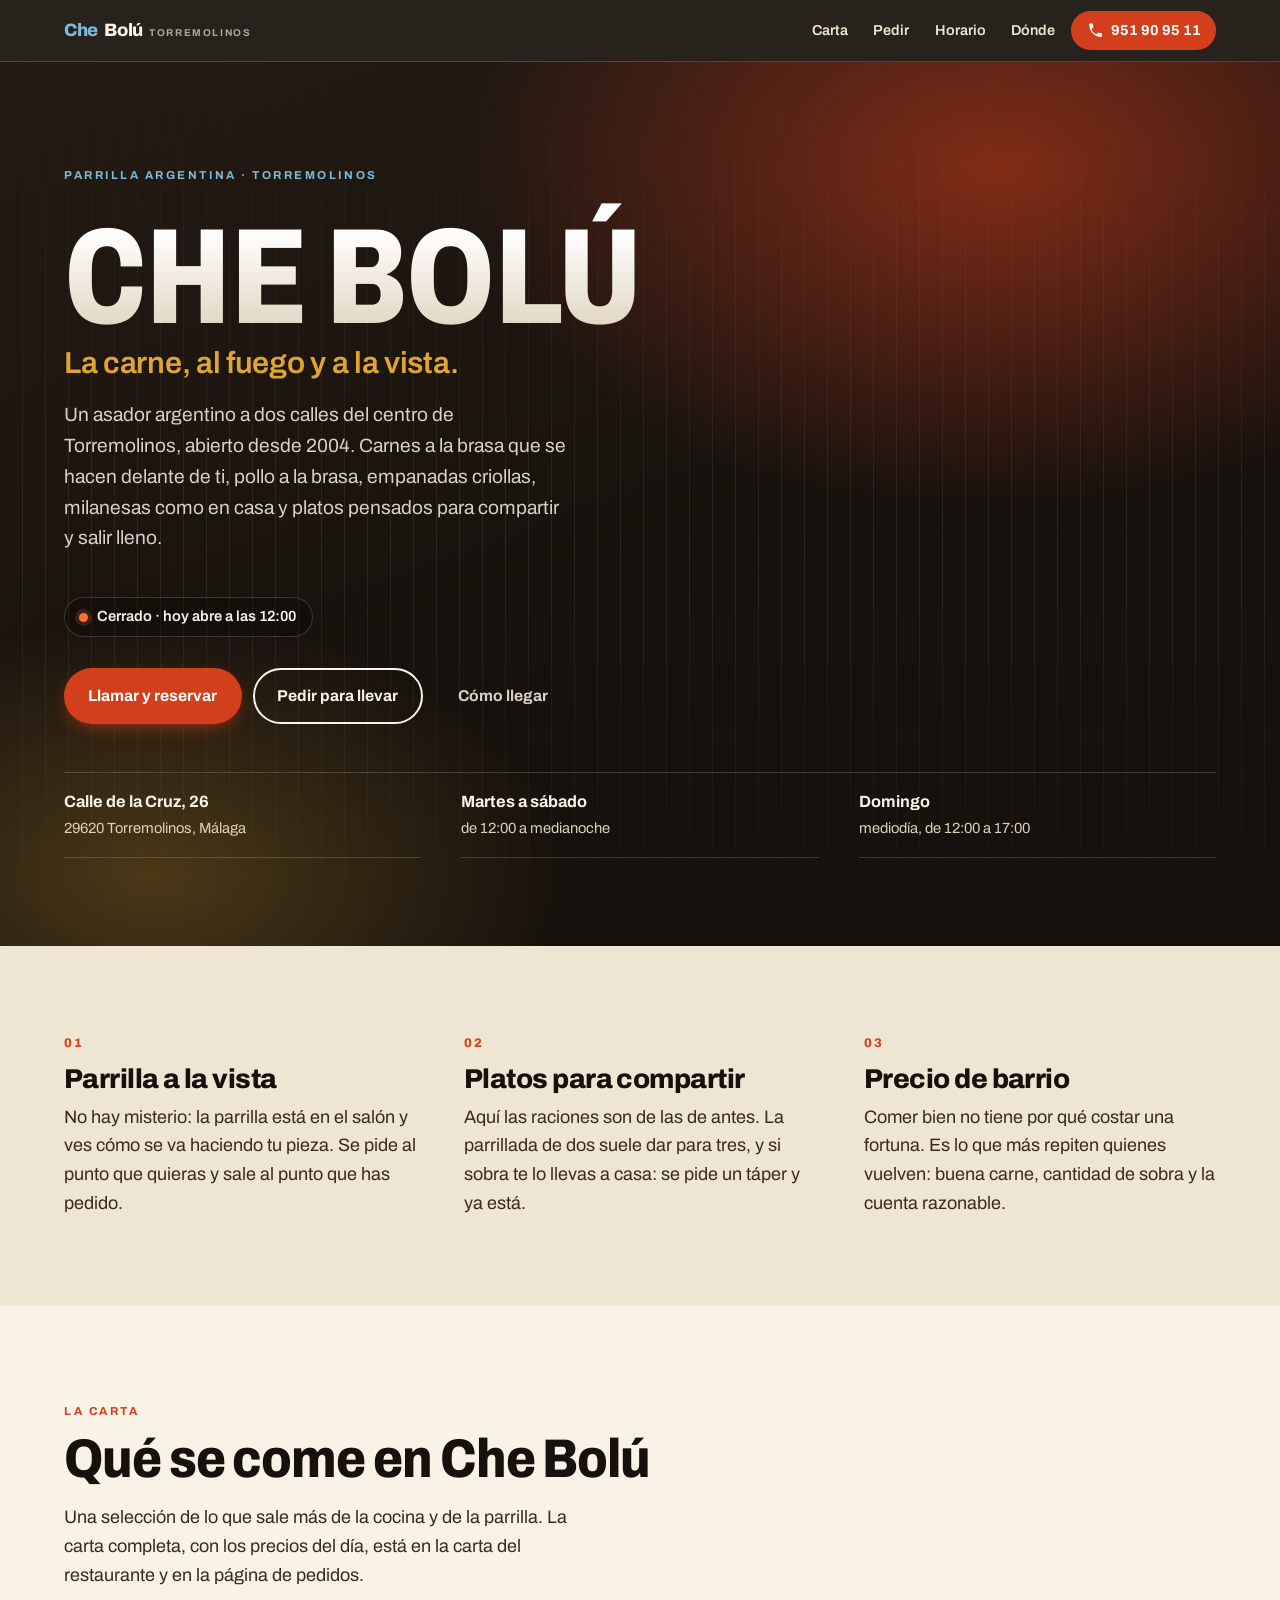
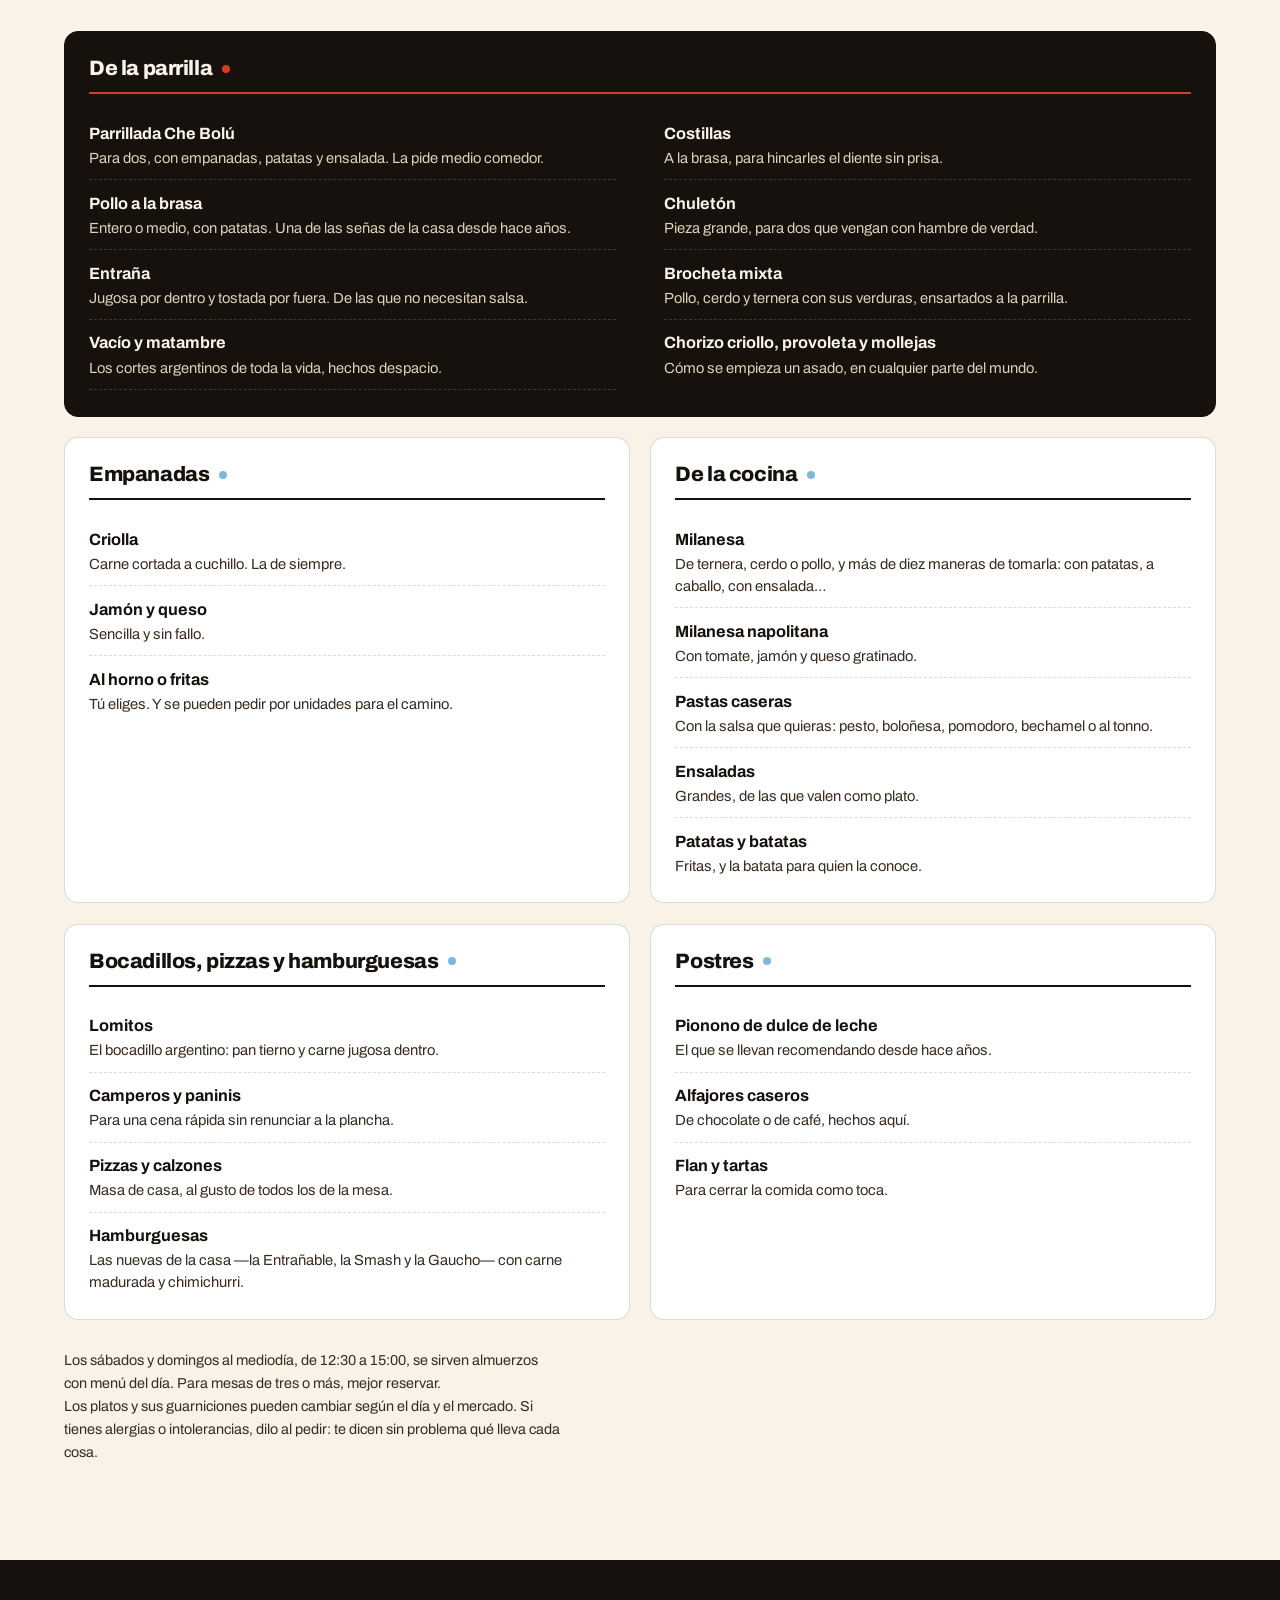
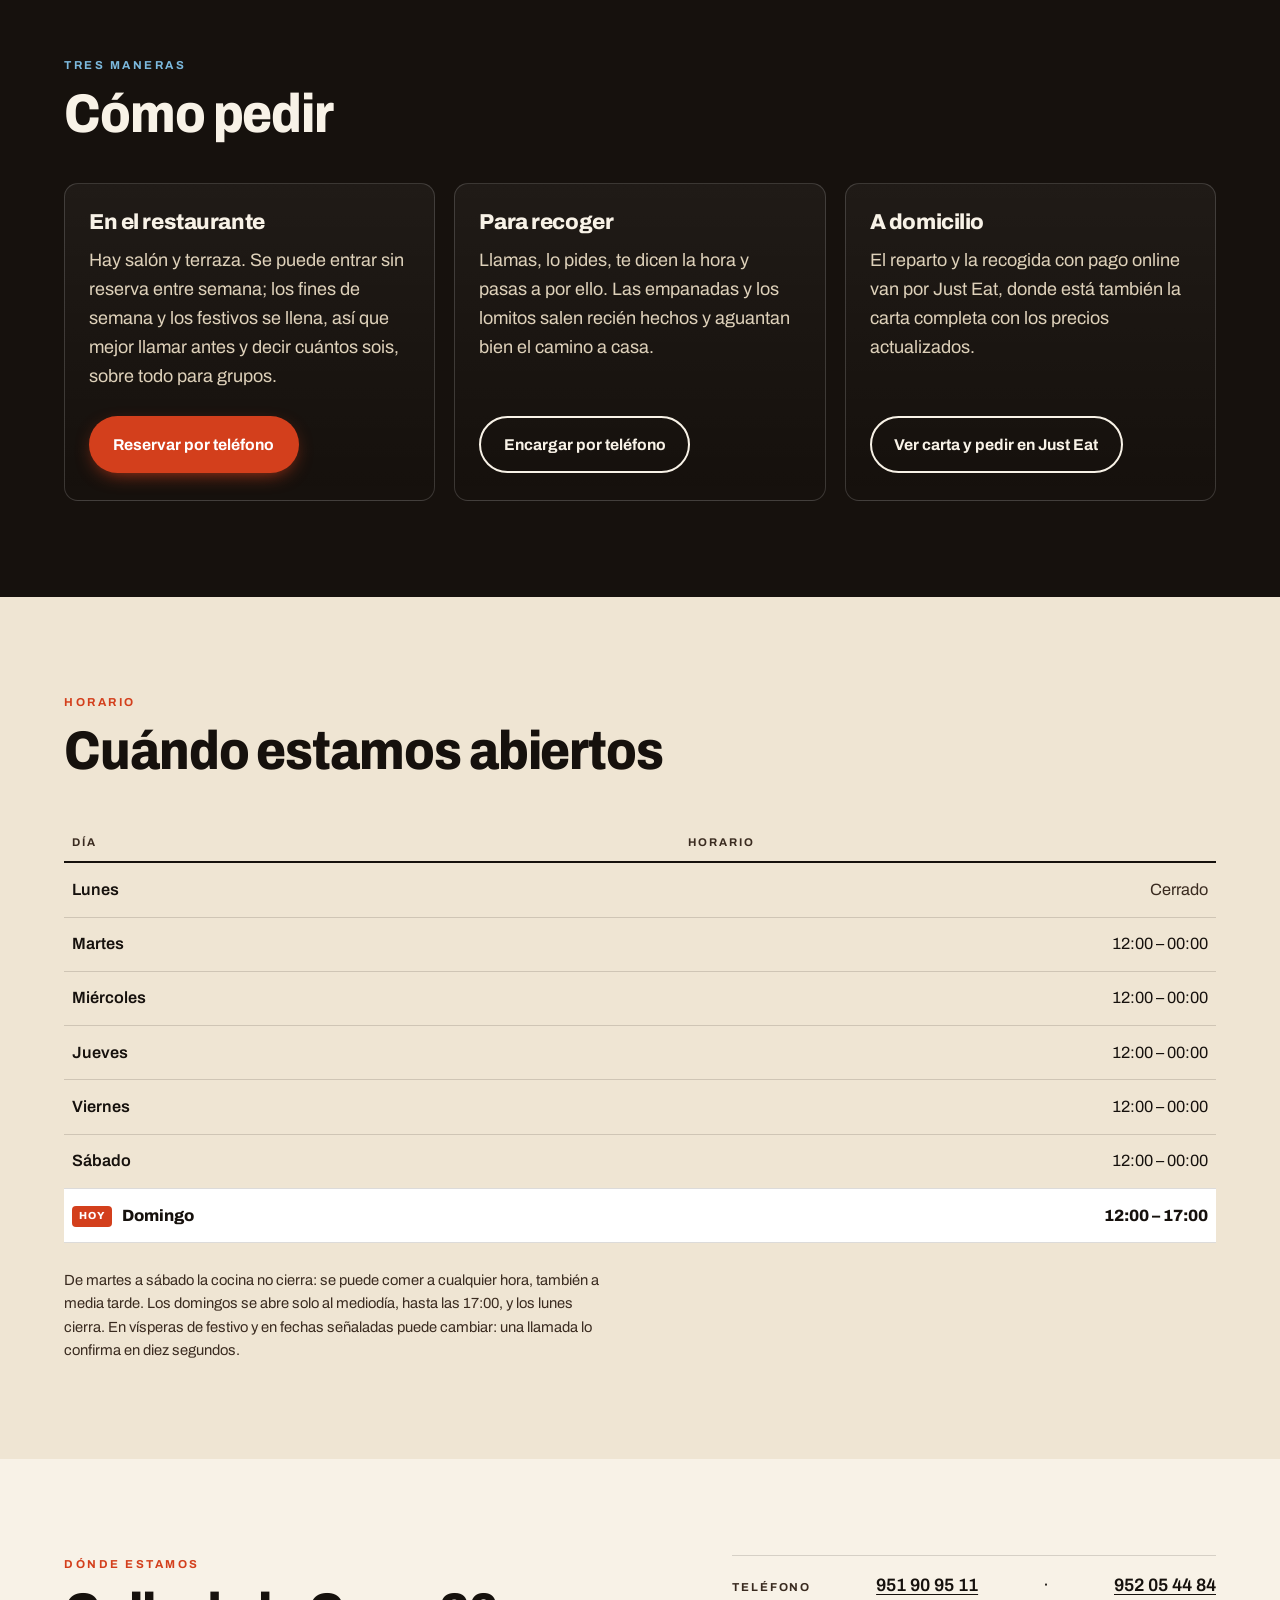
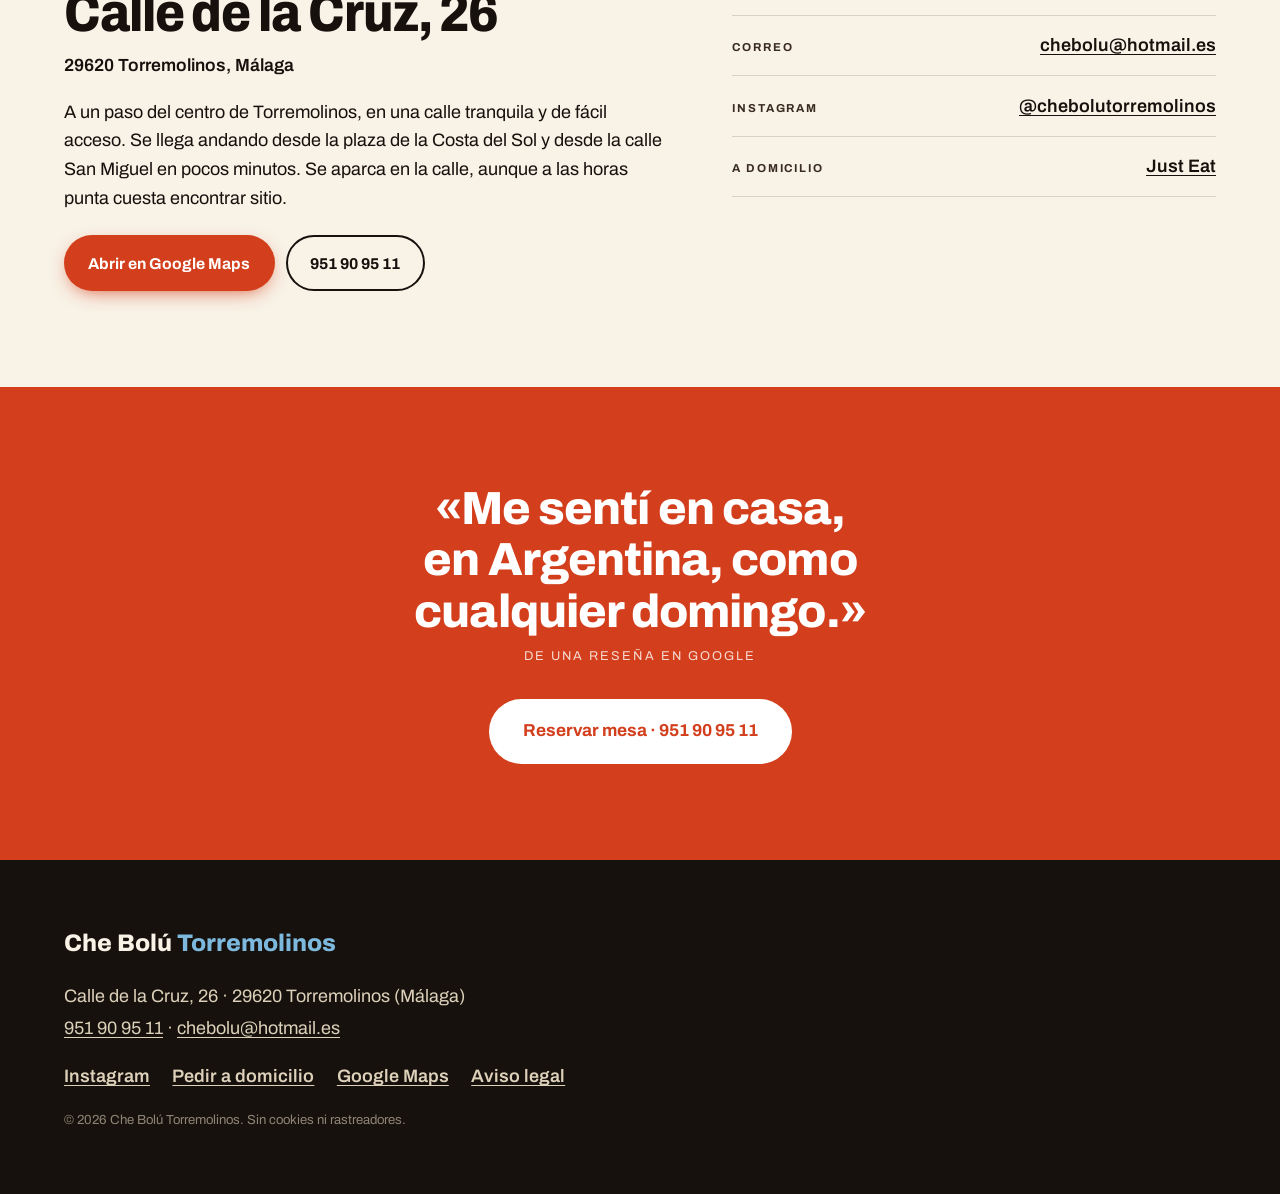
==== commit 745444d3: "Che Bolú: horario, carta y datos verificados en Google, Instagram y Just Eat - Horario del domingo c" ====
--- a/che-bolu/index.html
+++ b/che-bolu/index.html
@@ -64,9 +64,10 @@
         <em>La carne, al fuego y a la vista.</em>
       </h1>
       <p class="hero__txt">
-        Un asador argentino a dos calles del centro de Torremolinos. Carnes a la
-        brasa que se hacen delante de ti, empanadas criollas, milanesas como en
-        casa y platos pensados para compartir y salir lleno.
+        Un asador argentino a dos calles del centro de Torremolinos, abierto
+        desde 2004. Carnes a la brasa que se hacen delante de ti, pollo a la
+        brasa, empanadas criollas, milanesas como en casa y platos pensados
+        para compartir y salir lleno.
       </p>
 
       <p class="estado" id="estado" hidden>
@@ -83,7 +84,7 @@
       <ul class="hero__datos">
         <li><b>Calle de la Cruz, 26</b><span>29620 Torremolinos, Málaga</span></li>
         <li><b>Martes a sábado</b><span>de 12:00 a medianoche</span></li>
-        <li><b>Domingo</b><span>solo noches, desde las 20:00</span></li>
+        <li><b>Domingo</b><span>mediodía, de 12:00 a 17:00</span></li>
       </ul>
     </div>
   </section>
@@ -136,12 +137,13 @@
         <h3>De la parrilla</h3>
         <ul>
           <li><b>Parrillada Che Bolú</b><span>Para dos, con empanadas, patatas y ensalada. La pide medio comedor.</span></li>
+          <li><b>Pollo a la brasa</b><span>Entero o medio, con patatas. Una de las señas de la casa desde hace años.</span></li>
           <li><b>Entraña</b><span>Jugosa por dentro y tostada por fuera. De las que no necesitan salsa.</span></li>
-          <li><b>Vacío</b><span>El corte argentino de toda la vida, hecho despacio.</span></li>
+          <li><b>Vacío y matambre</b><span>Los cortes argentinos de toda la vida, hechos despacio.</span></li>
           <li><b>Costillas</b><span>A la brasa, para hincarles el diente sin prisa.</span></li>
           <li><b>Chuletón</b><span>Pieza grande, para dos que vengan con hambre de verdad.</span></li>
           <li><b>Brocheta mixta</b><span>Pollo, cerdo y ternera con sus verduras, ensartados a la parrilla.</span></li>
-          <li><b>Chorizo criollo y provoleta</b><span>Cómo se empieza un asado, en cualquier parte del mundo.</span></li>
+          <li><b>Chorizo criollo, provoleta y mollejas</b><span>Cómo se empieza un asado, en cualquier parte del mundo.</span></li>
         </ul>
       </article>
 
@@ -157,19 +159,21 @@
       <article class="menu__bloque">
         <h3>De la cocina</h3>
         <ul>
-          <li><b>Milanesa</b><span>De ternera, cerdo o pollo. Con patatas, con ensalada o con huevos encima.</span></li>
+          <li><b>Milanesa</b><span>De ternera, cerdo o pollo, y más de diez maneras de tomarla: con patatas, a caballo, con ensalada…</span></li>
           <li><b>Milanesa napolitana</b><span>Con tomate, jamón y queso gratinado.</span></li>
+          <li><b>Pastas caseras</b><span>Con la salsa que quieras: pesto, boloñesa, pomodoro, bechamel o al tonno.</span></li>
           <li><b>Ensaladas</b><span>Grandes, de las que valen como plato.</span></li>
           <li><b>Patatas y batatas</b><span>Fritas, y la batata para quien la conoce.</span></li>
         </ul>
       </article>
 
       <article class="menu__bloque">
-        <h3>Bocadillos y pizzas</h3>
+        <h3>Bocadillos, pizzas y hamburguesas</h3>
         <ul>
           <li><b>Lomitos</b><span>El bocadillo argentino: pan tierno y carne jugosa dentro.</span></li>
           <li><b>Camperos y paninis</b><span>Para una cena rápida sin renunciar a la plancha.</span></li>
           <li><b>Pizzas y calzones</b><span>Masa de casa, al gusto de todos los de la mesa.</span></li>
+          <li><b>Hamburguesas</b><span>Las nuevas de la casa —la Entrañable, la Smash y la Gaucho— con carne madurada y chimichurri.</span></li>
         </ul>
       </article>
 
@@ -183,11 +187,17 @@
       </article>
     </div>
 
-    <div class="carta__pie"><p class="carta__nota">
-      Los platos y sus guarniciones pueden cambiar según el día y el mercado.
-      Si tienes alergias o intolerancias, dilo al pedir: te dicen sin problema
-      qué lleva cada cosa.
-    </p></div>
+    <div class="carta__pie">
+      <p class="carta__nota">
+        Los sábados y domingos al mediodía, de 12:30 a 15:00, se sirven almuerzos
+        con menú del día. Para mesas de tres o más, mejor reservar.
+      </p>
+      <p class="carta__nota">
+        Los platos y sus guarniciones pueden cambiar según el día y el mercado.
+        Si tienes alergias o intolerancias, dilo al pedir: te dicen sin problema
+        qué lleva cada cosa.
+      </p>
+    </div>
   </section>
 
   <!-- ================================================================ pedir -->
@@ -201,8 +211,9 @@
       <article class="tarj">
         <h3>En el restaurante</h3>
         <p>
-          Se puede entrar sin reserva entre semana. Los fines de semana y los
-          festivos se llena, así que mejor llamar antes y decir cuántos sois.
+          Hay salón y terraza. Se puede entrar sin reserva entre semana; los
+          fines de semana y los festivos se llena, así que mejor llamar antes y
+          decir cuántos sois, sobre todo para grupos.
         </p>
         <a class="btn btn--fuego" href="tel:+34951909511">Reservar por teléfono</a>
       </article>
@@ -237,7 +248,7 @@
     <table class="tabla">
       <caption class="vh">Horario de apertura de Che Bolú Torremolinos</caption>
       <thead>
-        <tr><th scope="col">Día</th><th scope="col">Cocina</th></tr>
+        <tr><th scope="col">Día</th><th scope="col">Horario</th></tr>
       </thead>
       <tbody>
         <tr data-dia="1"><th scope="row">Lunes</th><td class="cerrado">Cerrado</td></tr>
@@ -246,14 +257,14 @@
         <tr data-dia="4"><th scope="row">Jueves</th><td>12:00 – 00:00</td></tr>
         <tr data-dia="5"><th scope="row">Viernes</th><td>12:00 – 00:00</td></tr>
         <tr data-dia="6"><th scope="row">Sábado</th><td>12:00 – 00:00</td></tr>
-        <tr data-dia="0"><th scope="row">Domingo</th><td>20:00 – 00:00</td></tr>
+        <tr data-dia="0"><th scope="row">Domingo</th><td>12:00 – 17:00</td></tr>
       </tbody>
     </table>
     <div class="horario__pie"><p class="horario__nota">
-      Horario de cocina continua: de martes a sábado se puede comer a cualquier
-      hora, también a media tarde. Los domingos se abre solo por la noche.
-      En vísperas de festivo y en fechas señaladas puede cambiar: una llamada lo
-      confirma en diez segundos.
+      De martes a sábado la cocina no cierra: se puede comer a cualquier hora,
+      también a media tarde. Los domingos se abre solo al mediodía, hasta las
+      17:00, y los lunes cierra. En vísperas de festivo y en fechas señaladas
+      puede cambiar: una llamada lo confirma en diez segundos.
     </p></div>
   </section>
 
@@ -266,7 +277,8 @@
       <p>
         A un paso del centro de Torremolinos, en una calle tranquila y de fácil
         acceso. Se llega andando desde la plaza de la Costa del Sol y desde la
-        calle San Miguel en pocos minutos.
+        calle San Miguel en pocos minutos. Se aparca en la calle, aunque a las
+        horas punta cuesta encontrar sitio.
       </p>
       <div class="donde__btns">
         <a class="btn btn--fuego" href="https://maps.app.goo.gl/ys17KKWqV1HzEeys6" target="_blank" rel="noopener">Abrir en Google Maps</a>
@@ -275,7 +287,7 @@
     </div>
 
     <ul class="donde__lista">
-      <li><b>Teléfono</b><a href="tel:+34951909511">951 90 95 11</a></li>
+      <li><b>Teléfono</b><a href="tel:+34951909511">951 90 95 11</a> · <a href="tel:+34952054484">952 05 44 84</a></li>
       <li><b>Correo</b><a href="mailto:chebolu@hotmail.es">chebolu@hotmail.es</a></li>
       <li><b>Instagram</b><a href="https://www.instagram.com/chebolutorremolinos" target="_blank" rel="noopener">@chebolutorremolinos</a></li>
       <li><b>A domicilio</b><a href="https://www.just-eat.es/restaurants-che-bolu-torremolinos-torremolinos/menu" target="_blank" rel="noopener">Just Eat</a></li>
@@ -327,6 +339,7 @@
   "@type": "Restaurant",
   "name": "Che Bolú Torremolinos",
   "description": "Parrilla argentina en el centro de Torremolinos: carnes a la brasa hechas a la vista, empanadas criollas, milanesas, pizzas y postres caseros.",
+  "foundingDate": "2004",
   "url": "https://gaepmalaga.github.io/webtaller/che-bolu/",
   "image": "https://gaepmalaga.github.io/webtaller/che-bolu/assets/img/og.png",
   "telephone": "+34951909511",
@@ -358,8 +371,8 @@
     {
       "@type": "OpeningHoursSpecification",
       "dayOfWeek": "Sunday",
-      "opens": "20:00",
-      "closes": "00:00"
+      "opens": "12:00",
+      "closes": "17:00"
     }
   ]
 }
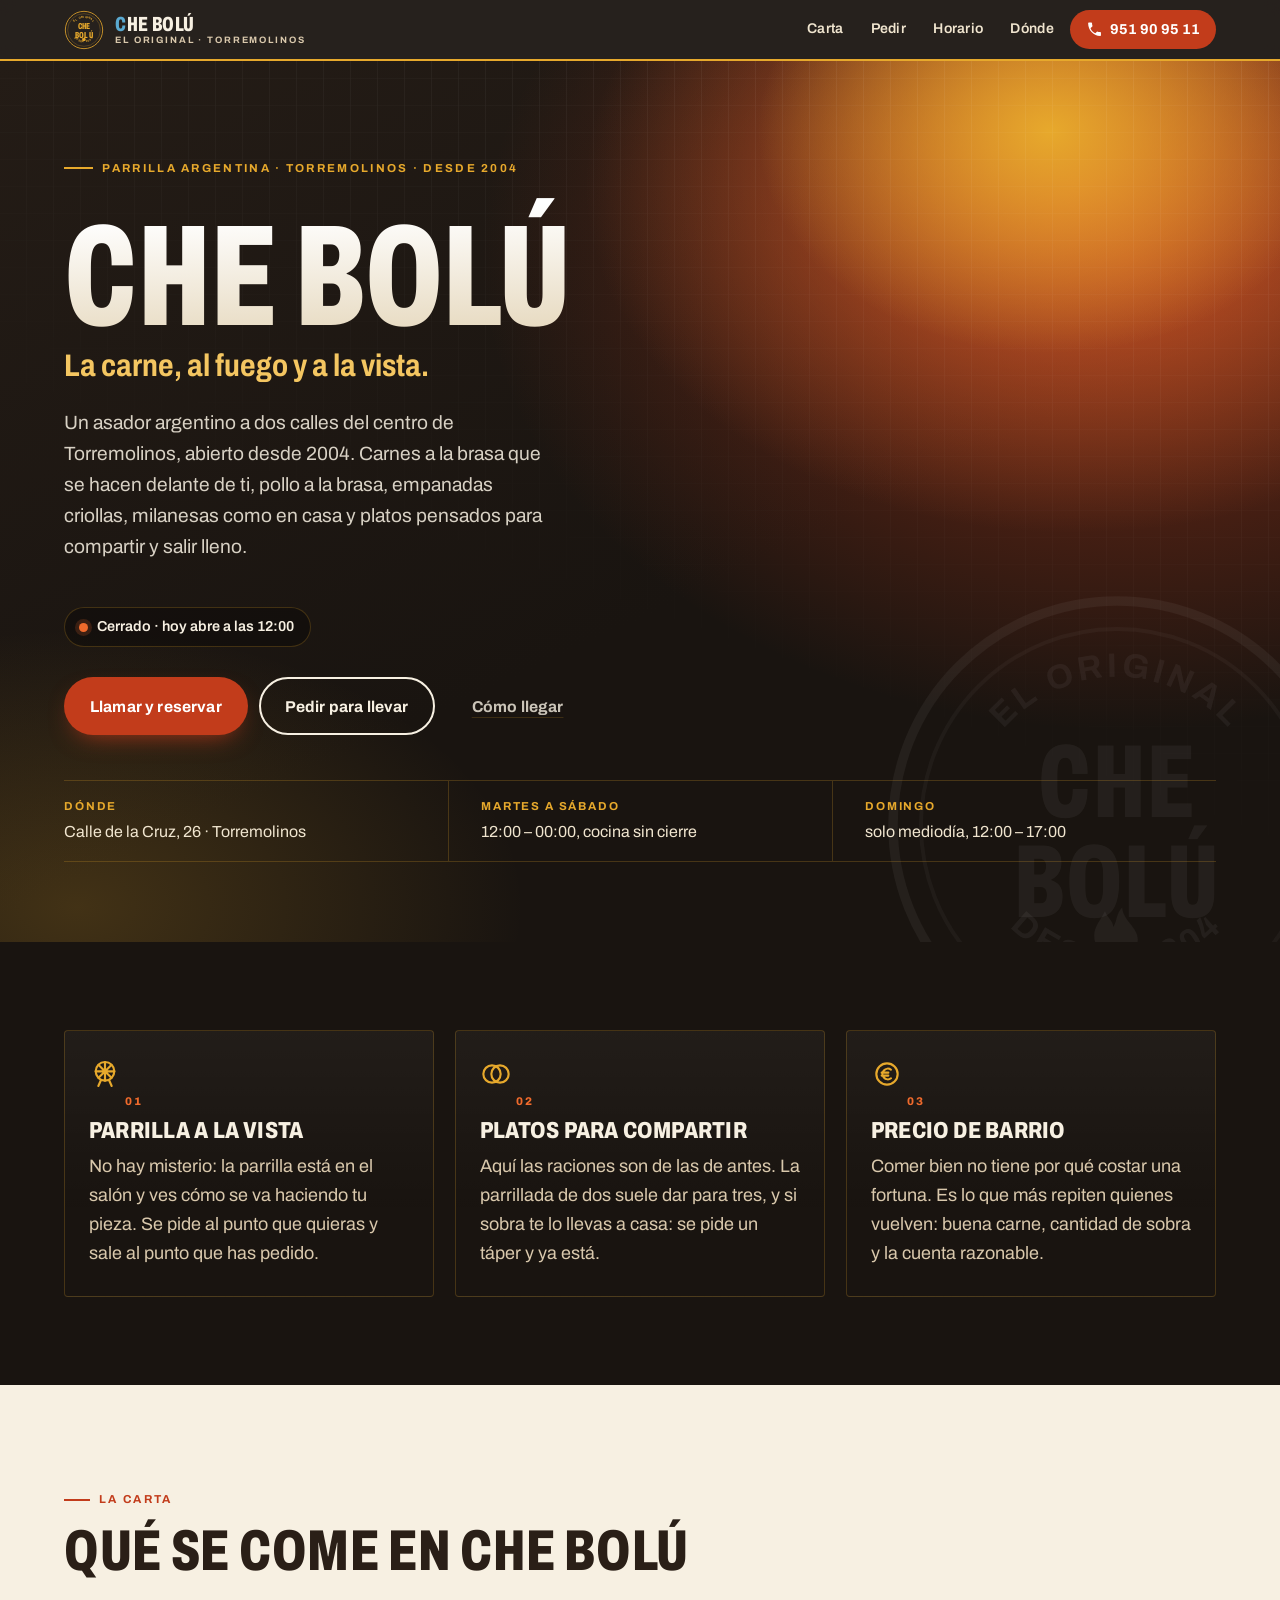
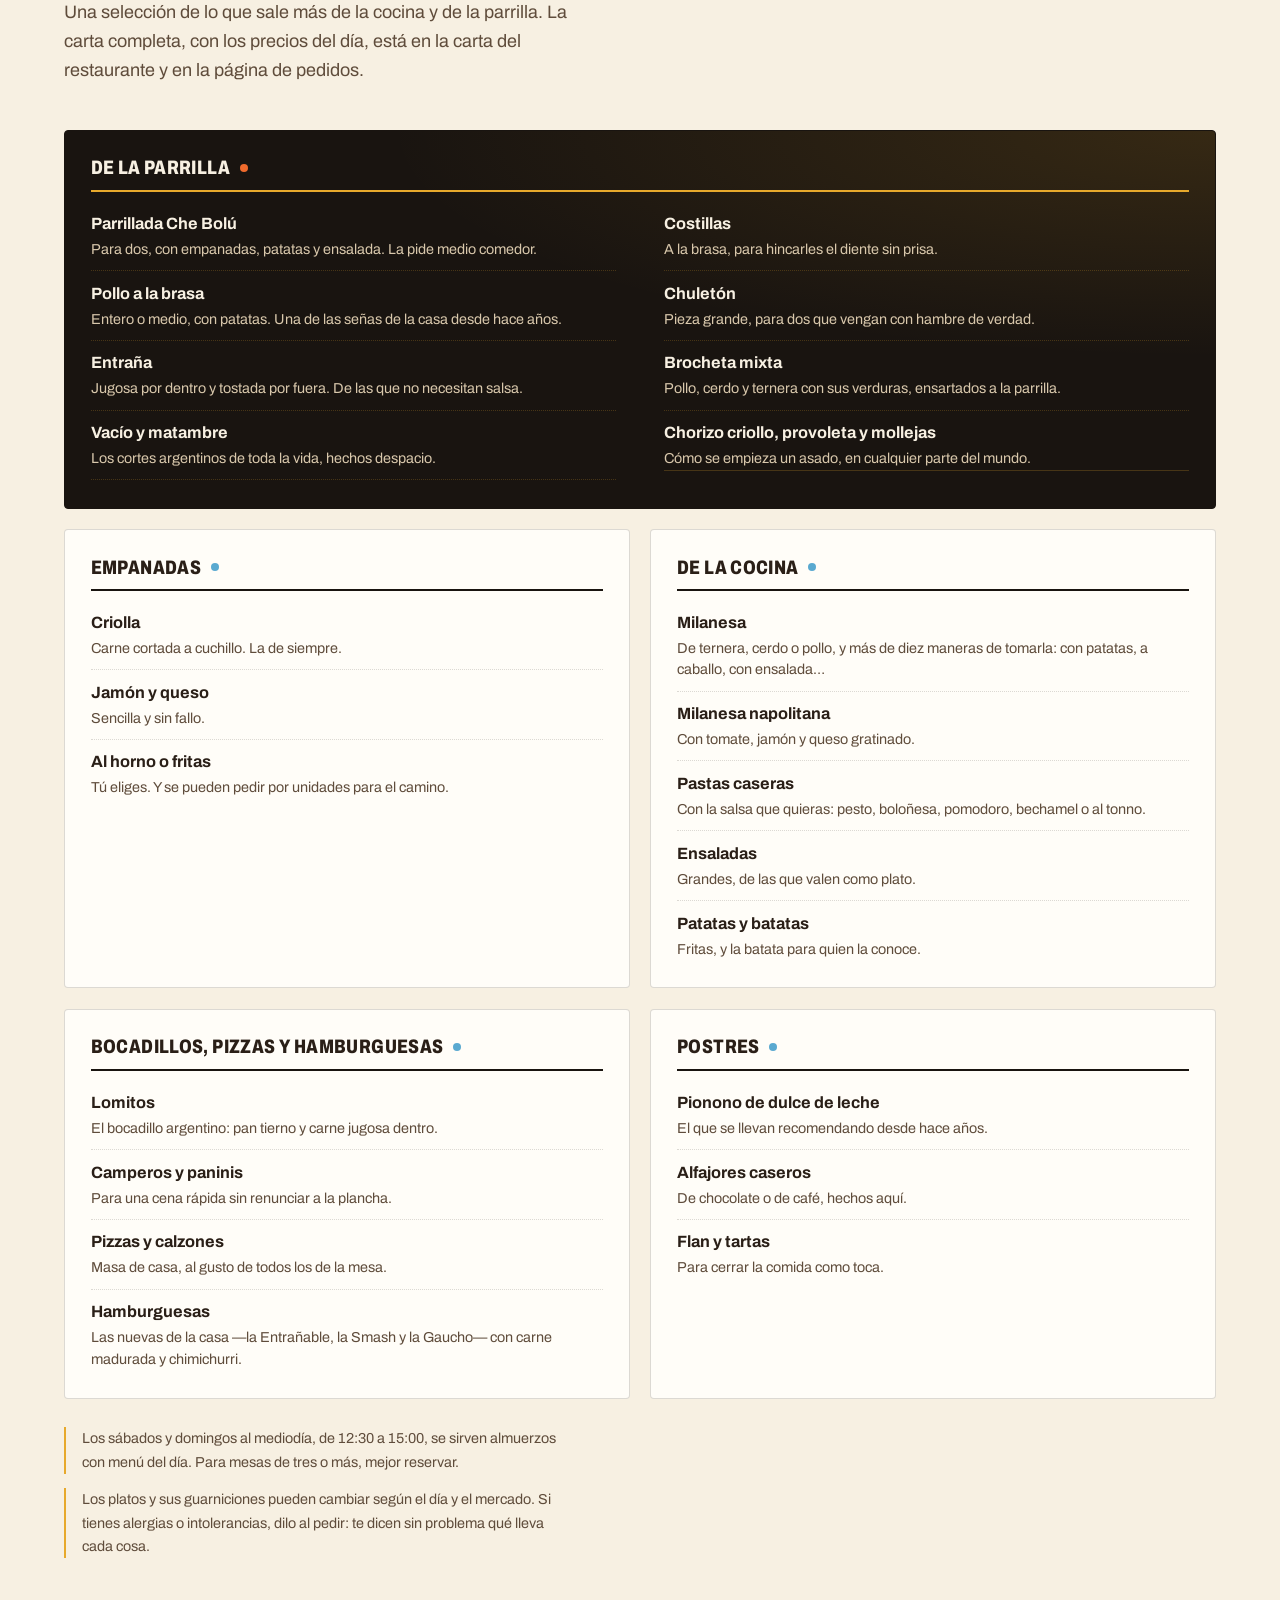
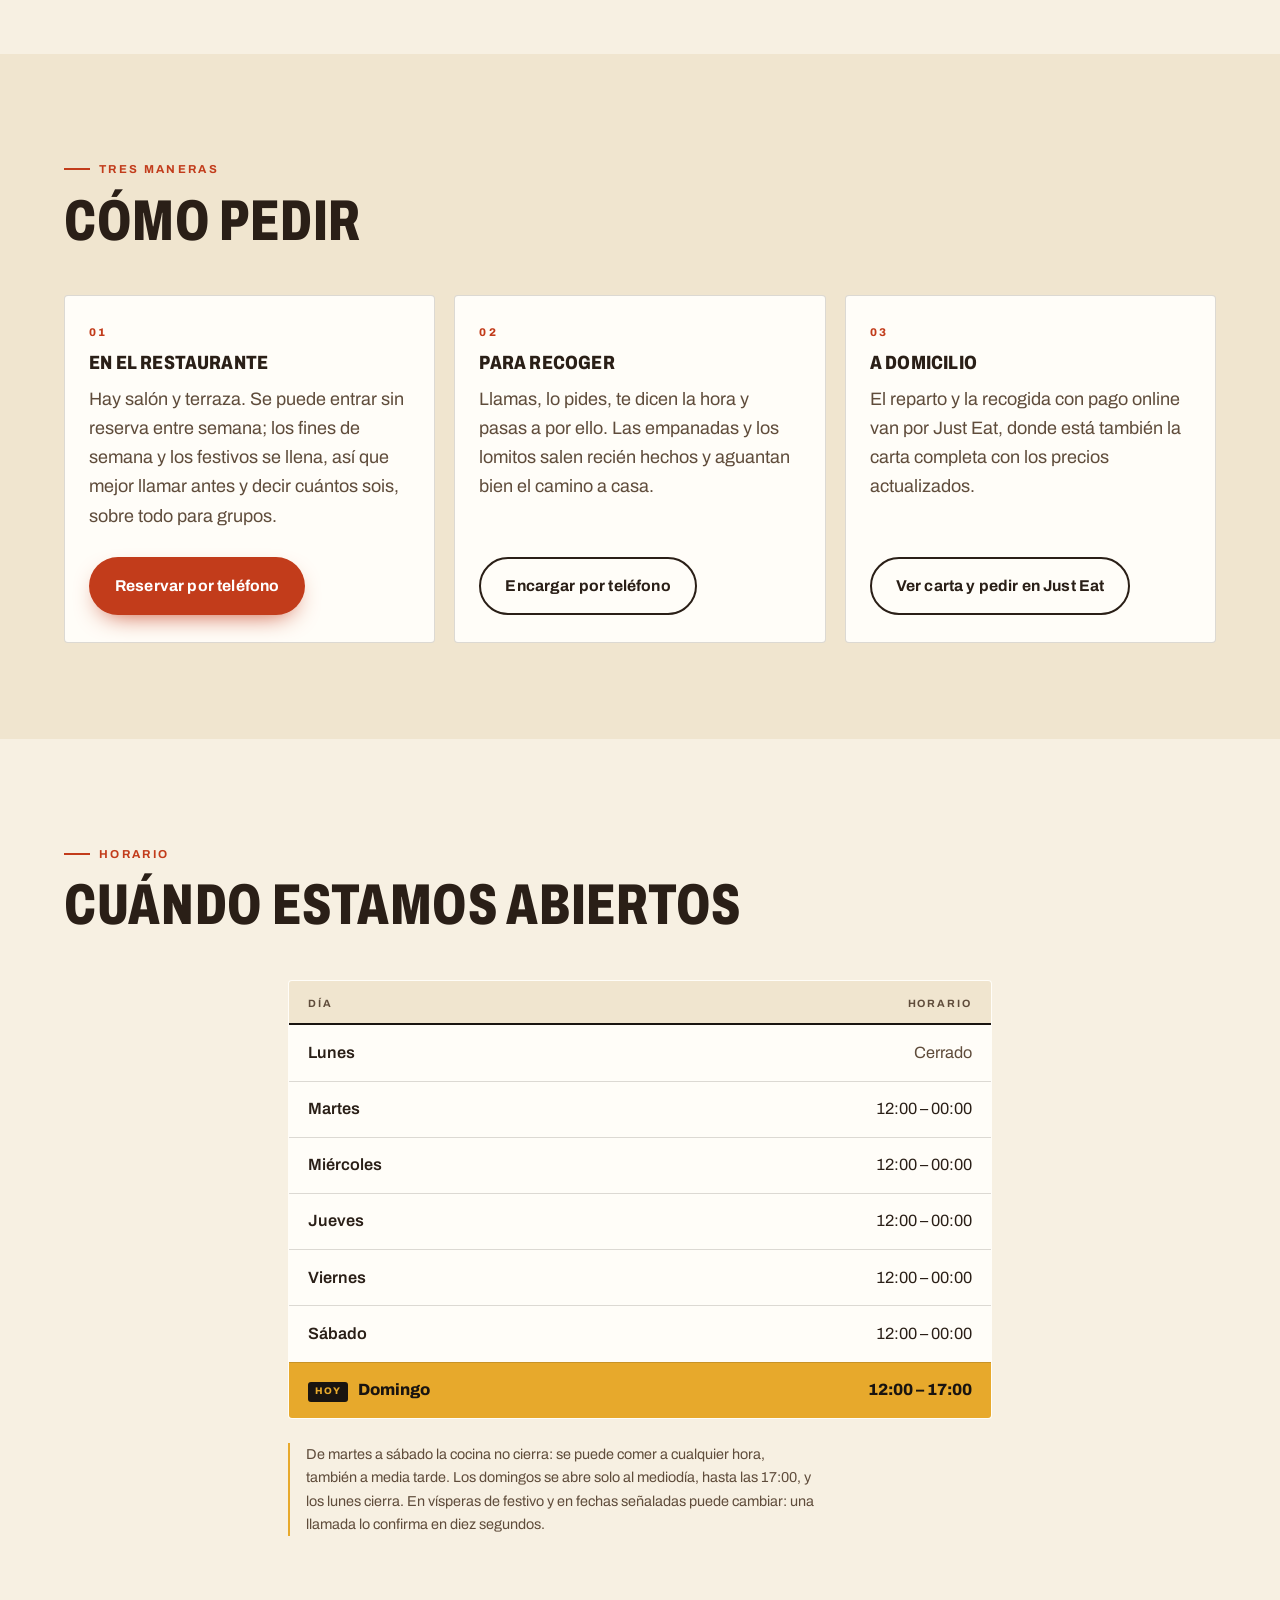
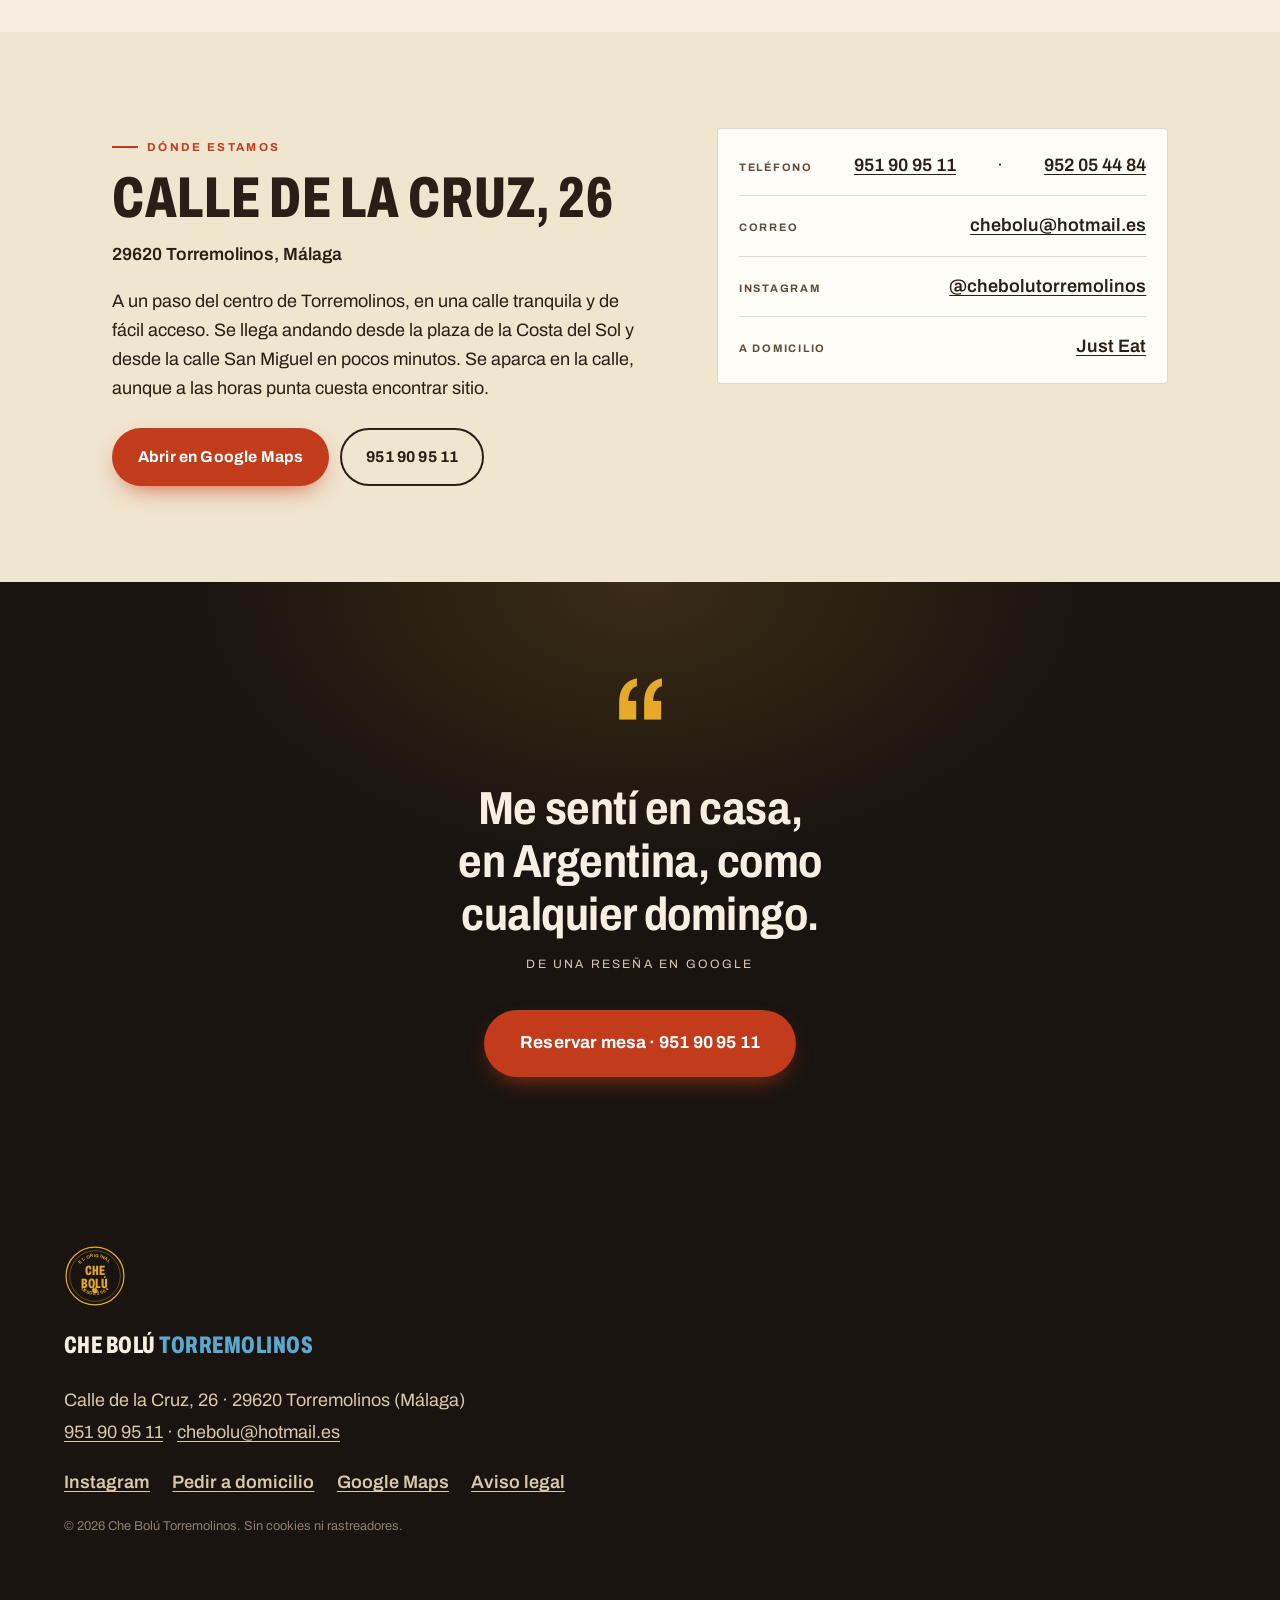
==== commit ea7d37c6: "Che Bolú: rediseño acorde a la marca (almacén argentino, no asador oscuro) - Nueva dirección visual:" ====
--- a/che-bolu/index.html
+++ b/che-bolu/index.html
@@ -30,15 +30,32 @@
 <link rel="icon" href="assets/img/favicon.svg" type="image/svg+xml">
 <link rel="preload" href="assets/fonts/archivo-latin.woff2" as="font" type="font/woff2" crossorigin>
 <link rel="stylesheet" href="assets/css/style.css">
+<script>document.documentElement.className = 'js';</script>
 </head>
 
 <body>
 <a class="saltar" href="#carta">Saltar a la carta</a>
 
+<!-- Arcos para el texto en órbita del sello. Se definen una sola vez. -->
+<svg class="vh" aria-hidden="true" focusable="false"><defs>
+  <path id="sello-t" fill="none" d="M23,60 A37,37 0 0 1 97,60"></path>
+  <path id="sello-b" fill="none" d="M23,60 A37,37 0 0 0 97,60"></path>
+</defs></svg>
+
 <header class="cab">
   <a class="cab__marca" href="#top" aria-label="Che Bolú Torremolinos, inicio">
-    <span class="cab__che">Che</span> <span class="cab__bolu">Bolú</span>
-    <span class="cab__loc">Torremolinos</span>
+    <span class="cab__sello">
+      <svg class="sello" viewBox="0 0 120 120" aria-hidden="true" focusable="false">
+        <circle class="sello__aro" cx="60" cy="60" r="56"></circle>
+        <circle class="sello__aro sello__aro--fino" cx="60" cy="60" r="49"></circle>
+        <text class="sello__orbita" text-anchor="middle"><textPath href="#sello-t" startOffset="50%">El original</textPath></text>
+        <text class="sello__orbita" text-anchor="middle"><textPath href="#sello-b" startOffset="50%">Desde 2004</textPath></text>
+        <text class="sello__wm" x="60" y="58">CHE</text>
+        <text class="sello__wm" x="60" y="83">BOLÚ</text>
+        <path class="sello__llama" d="M60 93c-3.4 0-5.7-2.2-5.7-5.3 0-2.5 1.7-3.9 2.7-6.2.7 2 1.9 2.1 2.1 4 .9-1.6.7-3.4 2.2-4.9.2 3.3 3.9 4.9 3.9 8 0 3-2.4 4.4-4.1 4.4z"></path>
+      </svg>
+    </span>
+    <span class="cab__wm"><b>Che Bolú</b><i>El original · Torremolinos</i></span>
   </a>
   <nav class="cab__nav" aria-label="Secciones">
     <a href="#carta">Carta</a>
@@ -57,8 +74,17 @@
   <!-- ================================================================ hero -->
   <section class="hero">
     <div class="hero__brasa" aria-hidden="true"></div>
+    <svg class="sello hero__sello" viewBox="0 0 120 120" aria-hidden="true" focusable="false">
+      <circle class="sello__aro" cx="60" cy="60" r="56"></circle>
+      <circle class="sello__aro sello__aro--fino" cx="60" cy="60" r="49"></circle>
+      <text class="sello__orbita" text-anchor="middle"><textPath href="#sello-t" startOffset="50%">El original</textPath></text>
+      <text class="sello__orbita" text-anchor="middle"><textPath href="#sello-b" startOffset="50%">Desde 2004</textPath></text>
+      <text class="sello__wm" x="60" y="58">CHE</text>
+      <text class="sello__wm" x="60" y="83">BOLÚ</text>
+      <path class="sello__llama" d="M60 93c-3.4 0-5.7-2.2-5.7-5.3 0-2.5 1.7-3.9 2.7-6.2.7 2 1.9 2.1 2.1 4 .9-1.6.7-3.4 2.2-4.9.2 3.3 3.9 4.9 3.9 8 0 3-2.4 4.4-4.1 4.4z"></path>
+    </svg>
     <div class="hero__in">
-      <p class="hero__sobre">Parrilla argentina · Torremolinos</p>
+      <p class="hero__kicker">Parrilla argentina · Torremolinos · desde 2004</p>
       <h1 class="hero__h1">
         <span>Che Bolú</span>
         <em>La carne, al fuego y a la vista.</em>
@@ -82,9 +108,9 @@
       </div>
 
       <ul class="hero__datos">
-        <li><b>Calle de la Cruz, 26</b><span>29620 Torremolinos, Málaga</span></li>
-        <li><b>Martes a sábado</b><span>de 12:00 a medianoche</span></li>
-        <li><b>Domingo</b><span>mediodía, de 12:00 a 17:00</span></li>
+        <li><b>Dónde</b><span>Calle de la Cruz, 26 · Torremolinos</span></li>
+        <li><b>Martes a sábado</b><span>12:00 – 00:00, cocina sin cierre</span></li>
+        <li><b>Domingo</b><span>solo mediodía, 12:00 – 17:00</span></li>
       </ul>
     </div>
   </section>
@@ -94,6 +120,7 @@
     <h2 class="vh" id="t-casa">Cómo es la casa</h2>
     <ol class="casa__lista">
       <li>
+        <svg class="casa__ico" viewBox="0 0 24 24" fill="none" stroke="currentColor" stroke-width="1.6" stroke-linecap="round" stroke-linejoin="round" aria-hidden="true"><circle cx="12" cy="10" r="7"></circle><path d="M5 10h14M12 3v14M7.2 5.2l9.6 9.6M16.8 5.2l-9.6 9.6"></path><path d="M9 16.5 7 21M15 16.5 17 21"></path></svg>
         <span class="casa__n">01</span>
         <h3>Parrilla a la vista</h3>
         <p>
@@ -102,6 +129,7 @@
         </p>
       </li>
       <li>
+        <svg class="casa__ico" viewBox="0 0 24 24" fill="none" stroke="currentColor" stroke-width="1.6" stroke-linecap="round" stroke-linejoin="round" aria-hidden="true"><circle cx="9" cy="12" r="6.5"></circle><circle cx="15" cy="12" r="6.5"></circle></svg>
         <span class="casa__n">02</span>
         <h3>Platos para compartir</h3>
         <p>
@@ -110,6 +138,7 @@
         </p>
       </li>
       <li>
+        <svg class="casa__ico" viewBox="0 0 24 24" fill="none" stroke="currentColor" stroke-width="1.6" stroke-linecap="round" stroke-linejoin="round" aria-hidden="true"><circle cx="12" cy="12" r="8"></circle><path d="M15 8.8a4 4 0 1 0 0 6.4M8 11h5M8 13.2h5"></path></svg>
         <span class="casa__n">03</span>
         <h3>Precio de barrio</h3>
         <p>
@@ -209,6 +238,7 @@
 
     <div class="pedir__rejilla">
       <article class="tarj">
+        <span class="tarj__n">01</span>
         <h3>En el restaurante</h3>
         <p>
           Hay salón y terraza. Se puede entrar sin reserva entre semana; los
@@ -219,6 +249,7 @@
       </article>
 
       <article class="tarj">
+        <span class="tarj__n">02</span>
         <h3>Para recoger</h3>
         <p>
           Llamas, lo pides, te dicen la hora y pasas a por ello. Las empanadas y
@@ -228,6 +259,7 @@
       </article>
 
       <article class="tarj">
+        <span class="tarj__n">03</span>
         <h3>A domicilio</h3>
         <p>
           El reparto y la recogida con pago online van por Just Eat, donde está
@@ -270,6 +302,7 @@
 
   <!-- ================================================================ dónde -->
   <section class="donde" id="donde" aria-labelledby="t-donde">
+   <div class="donde__in">
     <div class="donde__txt">
       <p class="sec__sobre">Dónde estamos</p>
       <h2 class="sec__h2" id="t-donde">Calle de la Cruz, 26</h2>
@@ -292,11 +325,12 @@
       <li><b>Instagram</b><a href="https://www.instagram.com/chebolutorremolinos" target="_blank" rel="noopener">@chebolutorremolinos</a></li>
       <li><b>A domicilio</b><a href="https://www.just-eat.es/restaurants-che-bolu-torremolinos-torremolinos/menu" target="_blank" rel="noopener">Just Eat</a></li>
     </ul>
+   </div>
   </section>
 
   <!-- ================================================================ cierre -->
   <section class="cierre">
-    <p class="cierre__frase">«Me sentí en casa, en Argentina, como cualquier domingo.»</p>
+    <p class="cierre__frase">Me sentí en casa, en Argentina, como cualquier domingo.</p>
     <p class="cierre__quien">De una reseña en Google</p>
     <a class="btn btn--fuego btn--grande" href="tel:+34951909511">Reservar mesa · 951 90 95 11</a>
   </section>
@@ -305,6 +339,15 @@
 
 <footer class="pie">
   <div class="pie__in">
+    <svg class="sello pie__sello" viewBox="0 0 120 120" aria-hidden="true" focusable="false">
+      <circle class="sello__aro" cx="60" cy="60" r="56"></circle>
+      <circle class="sello__aro sello__aro--fino" cx="60" cy="60" r="49"></circle>
+      <text class="sello__orbita" text-anchor="middle"><textPath href="#sello-t" startOffset="50%">El original</textPath></text>
+      <text class="sello__orbita" text-anchor="middle"><textPath href="#sello-b" startOffset="50%">Desde 2004</textPath></text>
+      <text class="sello__wm" x="60" y="58">CHE</text>
+      <text class="sello__wm" x="60" y="83">BOLÚ</text>
+      <path class="sello__llama" d="M60 93c-3.4 0-5.7-2.2-5.7-5.3 0-2.5 1.7-3.9 2.7-6.2.7 2 1.9 2.1 2.1 4 .9-1.6.7-3.4 2.2-4.9.2 3.3 3.9 4.9 3.9 8 0 3-2.4 4.4-4.1 4.4z"></path>
+    </svg>
     <p class="pie__marca">Che Bolú <span>Torremolinos</span></p>
     <p class="pie__dir">
       Calle de la Cruz, 26 · 29620 Torremolinos (Málaga)<br>
--- a/che-bolu/assets/css/style.css
+++ b/che-bolu/assets/css/style.css
@@ -2,6 +2,10 @@
    Che Bolú Torremolinos — hoja de estilo única.
    Sin frameworks, sin build, sin peticiones a terceros.
    Tipografía Archivo (SIL Open Font License) servida desde este dominio.
+
+   Dirección: parrilla de barrio con solera. Almacén argentino, luz cálida,
+   el amarillo del cartel por delante y la brasa como acento. Nada de asador
+   oscuro de mantel: esto es «el original desde 2004».
    ========================================================================== */
 
 @font-face {
@@ -29,27 +33,36 @@
 
 /* --------------------------------------------------------------- tokens -- */
 :root {
-  --ink:      #16110d;   /* negro cálido, como el hierro de la parrilla */
-  --ink-2:    #241a13;
-  --ink-3:    #3a2b20;
-
-  --crema:    #f8f2e7;
-  --crema-2:  #efe5d3;
-  --crema-3:  #ded1ba;
-
-  --brasa:    #d33f1c;   /* la brasa */
-  --brasa-cl: #ff7038;
-  --oro:      #e0a52f;
-  --celeste:  #7cb9dd;   /* el guiño argentino, sin disfraz */
-  --verde:    #2f7d4f;
-
-  --linea:    color-mix(in srgb, var(--ink) 15%, transparent);
-  --linea-cl: color-mix(in srgb, #ffffff 16%, transparent);
+  --carbon:   #191410;   /* negro cálido de hierro forjado */
+  --carbon-2: #241c16;
+  --carbon-3: #3c2e23;
+
+  --hueso:    #f7f0e2;   /* papel de estraza, luz de mediodía */
+  --hueso-2:  #f0e5cf;
+  --hueso-3:  #e3d4b6;
+
+  --brasa:    #c23c1b;   /* la brasa, más profunda que un naranja de señal */
+  --brasa-viva: #ef6a2c;
+  --oro:      #e7a92c;   /* el amarillo del cartel: aquí es protagonista */
+  --oro-cl:   #f4c661;
+  --celeste:  #5aa9d0;   /* el guiño argentino, sin disfraz */
+  --verde:    #3a7d55;
+
+  --tinta:    #2a1f17;   /* texto sobre hueso */
+  --tinta-2:  #5f4c3b;   /* texto secundario sobre hueso */
+  --crema-3:  #d9c8ac;   /* texto secundario sobre carbón */
+
+  --linea:    color-mix(in srgb, var(--tinta) 16%, transparent);
+  --linea-cl: color-mix(in srgb, var(--oro) 22%, transparent);
 
   --pad: clamp(1.25rem, 5vw, 4.5rem);
-  --max: 76rem;
+  --max: 74rem;
+  --r:   4px;             /* radio general: recto, de cartel, no de app */
 
   --f: 'Archivo', 'Helvetica Neue', Arial, sans-serif;
+
+  /* Tipografía de rótulo: Archivo estrechada al máximo, como letra pintada. */
+  --display-stretch: 70%;
 }
 
 /* ---------------------------------------------------------------- reset -- */
@@ -59,23 +72,32 @@
 
 body {
   margin: 0;
-  background: var(--crema);
-  color: var(--ink);
+  background: var(--hueso);
+  color: var(--tinta);
   font-family: var(--f);
   font-size: clamp(1rem, 0.95rem + 0.3vw, 1.125rem);
-  line-height: 1.6;
+  line-height: 1.62;
   -webkit-font-smoothing: antialiased;
   text-rendering: optimizeLegibility;
   overflow-x: hidden;
 }
 
-h1, h2, h3 { margin: 0; font-weight: 800; line-height: 1.03; letter-spacing: -0.02em; }
+h1, h2, h3 { margin: 0; line-height: 1.02; }
+
+.display {
+  font-weight: 800;
+  font-stretch: var(--display-stretch);
+  text-transform: uppercase;
+  letter-spacing: 0.012em;
+}
+
 p { margin: 0 0 1em; }
 ul, ol { margin: 0; padding: 0; list-style: none; }
 img, svg { max-width: 100%; }
 table { border-collapse: collapse; width: 100%; }
 a { color: inherit; text-decoration-thickness: 1px; text-underline-offset: 0.18em; }
 a:hover { text-decoration-color: var(--brasa); }
+b, strong { font-weight: 700; }
 
 :focus-visible { outline: 3px solid var(--brasa); outline-offset: 3px; border-radius: 3px; }
 
@@ -86,54 +108,77 @@
 
 .saltar {
   position: absolute; left: -9999px; top: 0; z-index: 99;
-  background: var(--ink); color: var(--crema);
+  background: var(--carbon); color: var(--hueso);
   padding: 0.75rem 1.25rem; font-weight: 700;
 }
 .saltar:focus { left: 0; }
+
+/* --------------------------------------------------------- el sello -- */
+/* Roundel que evoca el logo real: doble aro, letra en órbita y una llamita.
+   Hereda el color del contexto (currentColor), así sirve en claro y oscuro. */
+.sello { display: block; width: 100%; height: auto; color: inherit; }
+.sello__aro { fill: none; stroke: currentColor; stroke-width: 2.4; }
+.sello__aro--fino { stroke-width: 1; opacity: 0.7; }
+.sello__orbita {
+  fill: currentColor;
+  font-size: 8.5px; font-weight: 700;
+  letter-spacing: 0.1em; text-transform: uppercase;
+}
+.sello__wm {
+  fill: currentColor; text-anchor: middle;
+  font-weight: 800; font-stretch: 62%; font-size: 26px;
+  letter-spacing: 0.02em; text-transform: uppercase;
+}
+.sello__llama { fill: currentColor; }
 
 /* -------------------------------------------------------------- cabecera -- */
 .cab {
   position: sticky; top: 0; z-index: 40;
   display: flex; align-items: center; gap: 1rem;
-  padding: 0.7rem var(--pad);
-  background: color-mix(in srgb, var(--ink) 92%, transparent);
+  padding: 0.6rem var(--pad);
+  background: color-mix(in srgb, var(--carbon) 94%, transparent);
   backdrop-filter: blur(8px);
-  color: var(--crema);
-  border-bottom: 1px solid var(--linea-cl);
+  color: var(--hueso);
+  border-bottom: 2px solid var(--oro);
 }
 
 .cab__marca {
-  display: flex; align-items: baseline; gap: 0.4rem;
-  text-decoration: none; font-weight: 800; font-size: 1.12rem;
-  letter-spacing: -0.02em; white-space: nowrap;
-}
-.cab__che  { color: var(--celeste); }
-.cab__bolu { color: var(--crema); }
-.cab__loc {
-  font-size: 0.62rem; font-weight: 700; letter-spacing: 0.16em;
-  text-transform: uppercase; color: var(--crema-3); opacity: 0.75;
-}
-
-.cab__nav { display: none; margin-left: auto; gap: 1.6rem; font-size: 0.9rem; font-weight: 600; }
-.cab__nav a { text-decoration: none; color: var(--crema-2); padding: 0.25rem 0; }
-.cab__nav a:hover { color: #fff; box-shadow: inset 0 -2px 0 var(--brasa); }
+  display: flex; align-items: center; gap: 0.7rem;
+  text-decoration: none; white-space: nowrap;
+}
+.cab__sello { width: 40px; flex: none; color: var(--oro); }
+.cab__wm { display: grid; gap: 0.05rem; line-height: 1; }
+.cab__wm b {
+  font-weight: 800; font-stretch: 66%; font-size: 1.28rem;
+  text-transform: uppercase; letter-spacing: 0.02em;
+}
+.cab__wm b::first-letter { color: var(--celeste); }
+.cab__wm i {
+  font-style: normal;
+  font-size: 0.58rem; font-weight: 700; letter-spacing: 0.2em;
+  text-transform: uppercase; color: var(--crema-3);
+}
+
+.cab__nav { display: none; margin-left: auto; gap: 1.7rem; font-size: 0.88rem; font-weight: 600; }
+.cab__nav a { text-decoration: none; color: var(--hueso-2); padding: 0.3rem 0; letter-spacing: 0.02em; }
+.cab__nav a:hover { color: #fff; box-shadow: inset 0 -2px 0 var(--oro); }
 
 .cab__tel {
   margin-left: auto;
   display: inline-flex; align-items: center; gap: 0.45rem;
   background: var(--brasa); color: #fff;
-  padding: 0.5rem 0.95rem; border-radius: 999px;
+  padding: 0.5rem 1rem; border-radius: 999px;
   font-weight: 700; font-size: 0.9rem; text-decoration: none;
   white-space: nowrap;
 }
-.cab__tel:hover { background: var(--brasa-cl); }
-
-@media (min-width: 62rem) {
+.cab__tel:hover { background: var(--brasa-viva); }
+
+@media (min-width: 64rem) {
   .cab__nav { display: flex; }
   .cab__tel { margin-left: 0; }
 }
 @media (max-width: 30rem) {
-  .cab__loc { display: none; }
+  .cab__wm i { display: none; }
   .cab__tel { font-size: 0; gap: 0; padding: 0.55rem 0.8rem; }
   .cab__tel svg { width: 18px; height: 18px; }
 }
@@ -142,103 +187,127 @@
 .btn {
   display: inline-flex; align-items: center; justify-content: center;
   gap: 0.5rem; text-align: center;
-  padding: 0.85rem 1.4rem; border-radius: 999px;
+  padding: 0.9rem 1.5rem; border-radius: 999px;
   font-weight: 700; font-size: 0.98rem; text-decoration: none;
+  letter-spacing: 0.01em;
   border: 2px solid transparent;
-  transition: transform 0.12s ease, background 0.15s ease, color 0.15s ease;
+  transition: transform 0.12s ease, background 0.15s ease, color 0.15s ease, box-shadow 0.15s ease;
 }
 .btn:hover { transform: translateY(-2px); }
 @media (prefers-reduced-motion: reduce) { .btn { transition: none; } .btn:hover { transform: none; } }
 
-.btn--fuego { background: var(--brasa); color: #fff; box-shadow: 0 6px 20px -8px var(--brasa); }
-.btn--fuego:hover { background: var(--brasa-cl); }
+.btn--fuego { background: var(--brasa); color: #fff; box-shadow: 0 10px 26px -12px var(--brasa); }
+.btn--fuego:hover { background: var(--brasa-viva); box-shadow: 0 14px 30px -12px var(--brasa-viva); }
+
+.btn--oro { background: var(--oro); color: var(--carbon); box-shadow: 0 10px 26px -12px var(--oro); }
+.btn--oro:hover { background: var(--oro-cl); }
 
 .btn--linea { border-color: currentColor; }
-.btn--linea:hover { background: var(--ink); color: var(--crema); border-color: var(--ink); }
-
-.btn--fantasma { color: inherit; opacity: 0.85; text-decoration: underline; text-decoration-color: var(--linea); }
+.btn--linea:hover { background: currentColor; }
+.btn--linea:hover span, .btn--linea:hover { color: var(--carbon); }
+
+.btn--fantasma { color: inherit; opacity: 0.8; text-decoration: underline; text-decoration-color: var(--linea-cl); text-underline-offset: 0.3em; }
 .btn--fantasma:hover { opacity: 1; }
 
-.btn--grande { padding: 1.05rem 2rem; font-size: 1.08rem; }
+.btn--grande { padding: 1.1rem 2.1rem; font-size: 1.08rem; }
 
 /* ------------------------------------------------------------------- hero -- */
 .hero {
   position: relative; isolation: isolate;
-  background: var(--ink); color: var(--crema);
-  padding: clamp(3rem, 9vw, 6.5rem) var(--pad) clamp(3rem, 8vw, 5.5rem);
+  background: var(--carbon); color: var(--hueso);
+  padding: clamp(2.6rem, 8vw, 5.5rem) var(--pad) clamp(3rem, 8vw, 5rem);
   overflow: hidden;
 }
 
-/* El resplandor de la brasa: dos degradados, cero imágenes. */
+/* El resplandor de la brasa: rojo hondo -> naranja -> chispa de oro. */
 .hero__brasa {
-  position: absolute; inset: 0; z-index: -1;
+  position: absolute; inset: 0; z-index: -2;
   background:
-    radial-gradient(60% 55% at 78% 12%, color-mix(in srgb, var(--brasa) 55%, transparent), transparent 70%),
-    radial-gradient(45% 40% at 12% 92%, color-mix(in srgb, var(--oro) 26%, transparent), transparent 72%),
-    linear-gradient(160deg, var(--ink-2), var(--ink) 60%);
-}
-/* La trama de la parrilla, muy tenue. */
+    radial-gradient(38% 42% at 82% 8%, var(--oro), transparent 60%),
+    radial-gradient(58% 60% at 84% 14%, color-mix(in srgb, var(--brasa-viva) 78%, transparent), transparent 66%),
+    radial-gradient(70% 75% at 88% 22%, color-mix(in srgb, var(--brasa) 60%, transparent), transparent 72%),
+    radial-gradient(50% 45% at 6% 96%, color-mix(in srgb, var(--oro) 20%, transparent), transparent 70%),
+    linear-gradient(155deg, var(--carbon-2), var(--carbon) 58%);
+}
+/* La trama de la parrilla, cruzada y muy tenue. */
 .hero::after {
-  content: ''; position: absolute; inset: 0; z-index: -1; opacity: 0.16;
-  background-image: repeating-linear-gradient(90deg, transparent 0 22px, rgba(255,255,255,0.5) 22px 23px);
-  mask-image: linear-gradient(180deg, transparent, #000 55%, transparent);
+  content: ''; position: absolute; inset: 0; z-index: -1; opacity: 0.1;
+  background-image:
+    repeating-linear-gradient(90deg, transparent 0 26px, rgba(255,255,255,0.6) 26px 27px),
+    repeating-linear-gradient(0deg, transparent 0 26px, rgba(255,255,255,0.35) 26px 27px);
+  mask-image: linear-gradient(200deg, #000 0%, transparent 62%);
+}
+/* Sello grande y fantasma, marca de agua en la esquina. */
+.hero__sello {
+  position: absolute; right: -6%; bottom: -14%; z-index: -1;
+  width: min(46vw, 30rem); color: rgba(255,255,255,0.05);
+  pointer-events: none;
 }
 
 .hero__in { max-width: var(--max); margin: 0 auto; }
 
-.hero__sobre {
-  font-size: 0.72rem; font-weight: 700; letter-spacing: 0.22em;
-  text-transform: uppercase; color: var(--celeste); margin-bottom: 1.1rem;
-}
-
-.hero__h1 { display: grid; gap: 0.35rem; }
+.hero__kicker {
+  display: inline-flex; align-items: center; gap: 0.6rem;
+  font-size: 0.72rem; font-weight: 700; letter-spacing: 0.2em;
+  text-transform: uppercase; color: var(--oro);
+  margin: 0 0 1.3rem;
+}
+.hero__kicker::before {
+  content: ''; width: 1.8rem; height: 2px; background: var(--oro);
+}
+
+.hero__h1 { display: grid; gap: 0.55rem; }
 .hero__h1 span {
-  font-size: clamp(3.2rem, 13vw, 8.5rem);
-  font-stretch: 78%;
-  line-height: 0.92;
-  /* El fondo degradado se recorta al glifo: sin este respiro, la tilde de la
-     Ú queda fuera de la caja y desaparece. */
-  padding-top: 0.1em;
-  text-transform: uppercase;
-  background: linear-gradient(180deg, #fff 20%, var(--crema-3));
+  font-weight: 800; font-stretch: 62%;
+  font-size: clamp(3.4rem, 14vw, 9rem);
+  line-height: 0.9;
+  padding-top: 0.1em;               /* respiro para la tilde de la Ú */
+  text-transform: uppercase; letter-spacing: 0.005em;
+  background: linear-gradient(178deg, #fff 12%, var(--hueso-3) 92%);
   -webkit-background-clip: text; background-clip: text; color: transparent;
 }
 .hero__h1 em {
-  font-style: normal; font-weight: 600;
-  font-size: clamp(1.15rem, 3.2vw, 1.9rem);
-  letter-spacing: -0.01em; color: var(--oro);
+  font-style: normal; font-weight: 700; font-stretch: 82%;
+  font-size: clamp(1.1rem, 3.3vw, 1.95rem);
+  text-transform: none; letter-spacing: 0;
+  color: var(--oro-cl);
 }
 
 .hero__txt {
-  max-width: 46ch; margin-top: 1.4rem;
-  font-size: clamp(1.02rem, 1.6vw, 1.2rem);
-  color: color-mix(in srgb, var(--crema) 85%, transparent);
+  max-width: 44ch; margin-top: 1.5rem;
+  font-size: clamp(1.02rem, 1.5vw, 1.2rem);
+  color: color-mix(in srgb, var(--hueso) 86%, transparent);
 }
 
 .hero__btns { display: flex; flex-wrap: wrap; gap: 0.7rem; margin-top: 1.9rem; }
 
 .hero__datos {
-  display: grid; gap: 1px; margin-top: 3rem;
+  display: grid; gap: 0; margin-top: 2.8rem;
   border-top: 1px solid var(--linea-cl);
   grid-template-columns: 1fr;
 }
 .hero__datos li {
-  display: grid; gap: 0.15rem;
+  display: grid; gap: 0.2rem;
   padding: 1rem 0; border-bottom: 1px solid var(--linea-cl);
 }
-.hero__datos b { font-size: 1.02rem; }
-.hero__datos span { font-size: 0.92rem; color: var(--crema-3); }
-@media (min-width: 48rem) {
-  .hero__datos { grid-template-columns: repeat(3, 1fr); gap: 0 2.5rem; }
+.hero__datos b {
+  font-size: 0.72rem; font-weight: 700; letter-spacing: 0.16em;
+  text-transform: uppercase; color: var(--oro);
+}
+.hero__datos span { font-size: 1rem; color: var(--hueso-2); }
+@media (min-width: 46rem) {
+  .hero__datos { grid-template-columns: repeat(3, 1fr); }
+  .hero__datos li { padding-right: 2rem; }
+  .hero__datos li + li { border-left: 1px solid var(--linea-cl); padding-left: 2rem; }
 }
 
 /* --------------------------------------------------- abierto / cerrado -- */
 .estado {
   display: inline-flex; align-items: center; gap: 0.6rem;
-  margin: 1.5rem 0 0; padding: 0.45rem 1rem 0.45rem 0.85rem;
+  margin: 1.6rem 0 0; padding: 0.45rem 1rem 0.45rem 0.85rem;
   border: 1px solid var(--linea-cl); border-radius: 999px;
-  font-size: 0.92rem; font-weight: 600;
-  background: rgba(0,0,0,0.25);
+  font-size: 0.9rem; font-weight: 600;
+  background: rgba(0,0,0,0.28);
 }
 /* `display: inline-flex` gana al `display: none` del navegador para [hidden]:
    sin esta línea, quien no tenga JavaScript vería una píldora vacía. */
@@ -248,43 +317,56 @@
   width: 9px; height: 9px; border-radius: 50%;
   background: var(--crema-3); flex: none;
 }
-.estado.is-abierto /* `display: inline-flex` gana al `display: none` del navegador para [hidden]:
-   sin esta línea, quien no tenga JavaScript vería una píldora vacía. */
-.estado[hidden] { display: none; }
-
-.estado__punto { background: #4ade80; box-shadow: 0 0 0 4px rgba(74,222,128,0.2); }
-.estado.is-cerrado /* `display: inline-flex` gana al `display: none` del navegador para [hidden]:
-   sin esta línea, quien no tenga JavaScript vería una píldora vacía. */
-.estado[hidden] { display: none; }
-
-.estado__punto { background: var(--brasa-cl); box-shadow: 0 0 0 4px rgba(255,112,56,0.18); }
+.estado.is-abierto .estado__punto {
+  background: #58d68d; box-shadow: 0 0 0 4px rgba(88,214,141,0.2);
+}
+.estado.is-cerrado .estado__punto {
+  background: var(--brasa-viva); box-shadow: 0 0 0 4px rgba(239,106,44,0.18);
+}
+
+/* -------------------------------------------------------- sección base -- */
+.sec__cab { max-width: var(--max); margin: 0 auto 2.8rem; }
+.sec__sobre {
+  display: inline-flex; align-items: center; gap: 0.6rem;
+  font-size: 0.72rem; font-weight: 700; letter-spacing: 0.2em;
+  text-transform: uppercase; color: var(--brasa); margin-bottom: 0.8rem;
+}
+.sec__sobre::before { content: ''; width: 1.6rem; height: 2px; background: var(--brasa); }
+.sec__h2 {
+  font-weight: 800; font-stretch: var(--display-stretch); text-transform: uppercase;
+  letter-spacing: 0.012em;
+  font-size: clamp(2.1rem, 6vw, 3.6rem);
+}
+.sec__intro { max-width: 52ch; margin-top: 1.1rem; color: var(--tinta-2); }
 
 /* --------------------------------------------------------------- la casa -- */
-.casa { padding: clamp(3rem, 7vw, 5.5rem) var(--pad); background: var(--crema-2); }
+.casa { padding: clamp(3rem, 7vw, 5.5rem) var(--pad); background: var(--carbon); color: var(--hueso); }
 .casa__lista {
   max-width: var(--max); margin: 0 auto;
-  display: grid; gap: 2.2rem;
-}
-@media (min-width: 52rem) { .casa__lista { grid-template-columns: repeat(3, 1fr); gap: 3rem; } }
-
+  display: grid; gap: 1.1rem;
+}
+@media (min-width: 52rem) { .casa__lista { grid-template-columns: repeat(3, 1fr); gap: 1.3rem; } }
+
+.casa__lista li {
+  padding: 1.7rem 1.5rem;
+  border: 1px solid var(--linea-cl); border-radius: var(--r);
+  background: linear-gradient(180deg, rgba(255,255,255,0.04), transparent 70%);
+}
+.casa__ico {
+  width: 2rem; height: 2rem; color: var(--oro); margin-bottom: 0.9rem;
+}
 .casa__n {
-  display: block; font-size: 0.78rem; font-weight: 800; letter-spacing: 0.18em;
-  color: var(--brasa); margin-bottom: 0.7rem;
-}
-.casa__lista h3 { font-size: clamp(1.35rem, 2.6vw, 1.7rem); margin-bottom: 0.6rem; }
-.casa__lista p { margin: 0; color: var(--ink-3); }
-
-/* ------------------------------------------------------- cabeceras de sec -- */
-.sec__cab { max-width: var(--max); margin: 0 auto 2.6rem; }
-.sec__sobre {
-  font-size: 0.72rem; font-weight: 700; letter-spacing: 0.22em;
-  text-transform: uppercase; color: var(--brasa); margin-bottom: 0.7rem;
-}
-.sec__h2 { font-size: clamp(2rem, 5.5vw, 3.4rem); font-stretch: 88%; }
-.sec__intro { max-width: 52ch; margin-top: 1rem; color: var(--ink-3); }
+  display: inline-block; font-size: 0.7rem; font-weight: 800; letter-spacing: 0.2em;
+  color: var(--brasa-viva); margin-bottom: 0.6rem;
+}
+.casa__lista h3 {
+  font-weight: 800; font-stretch: 80%; text-transform: uppercase; letter-spacing: 0.01em;
+  font-size: clamp(1.2rem, 2.4vw, 1.45rem); margin-bottom: 0.55rem;
+}
+.casa__lista p { margin: 0; color: var(--crema-3); }
 
 /* ------------------------------------------------------------------ carta -- */
-.carta { padding: clamp(3.2rem, 8vw, 6rem) var(--pad); }
+.carta { padding: clamp(3.2rem, 8vw, 6rem) var(--pad); background: var(--hueso); }
 
 .menu {
   max-width: var(--max); margin: 0 auto;
@@ -293,43 +375,56 @@
 @media (min-width: 54rem) { .menu { grid-template-columns: repeat(2, 1fr); gap: 1.3rem; } }
 
 .menu__bloque {
-  background: #fff; border: 1px solid var(--linea);
-  border-radius: 14px; padding: 1.6rem 1.5rem;
+  background: #fffdf8;
+  border: 1px solid var(--linea);
+  border-radius: var(--r);
+  padding: 1.7rem 1.6rem;
 }
 .menu__bloque h3 {
-  font-size: 1.3rem; padding-bottom: 0.8rem; margin-bottom: 1rem;
-  border-bottom: 2px solid var(--ink);
+  font-weight: 800; font-stretch: 78%; text-transform: uppercase; letter-spacing: 0.02em;
+  font-size: 1.22rem; padding-bottom: 0.7rem; margin-bottom: 0.6rem;
+  border-bottom: 2px solid var(--carbon);
   display: flex; align-items: center; gap: 0.6rem;
 }
 .menu__bloque h3::after {
   content: ''; flex: none; width: 8px; height: 8px; border-radius: 50%;
   background: var(--celeste);
 }
-.menu__bloque li { padding: 0.65rem 0; border-bottom: 1px dashed var(--linea); }
+.menu__bloque li {
+  padding: 0.6rem 0;
+  display: grid; grid-template-columns: 1fr; gap: 0.1rem;
+  border-bottom: 1px dotted var(--linea);
+}
 .menu__bloque li:last-child { border-bottom: 0; padding-bottom: 0; }
-.menu__bloque b { display: block; font-size: 1.02rem; }
-.menu__bloque span { display: block; font-size: 0.92rem; color: var(--ink-3); line-height: 1.5; }
-
+.menu__bloque b { font-size: 1.02rem; }
+.menu__bloque span { font-size: 0.9rem; color: var(--tinta-2); line-height: 1.5; }
+
+/* Bloque destacado: panel de pizarra/estraza, ancho completo. */
 .menu__bloque--destacado {
-  background: var(--ink); color: var(--crema); border-color: var(--ink);
-}
+  background:
+    radial-gradient(120% 100% at 100% 0%, rgba(231,169,44,0.14), transparent 60%),
+    var(--carbon);
+  color: var(--hueso); border-color: var(--carbon);
+}
+.menu__bloque--destacado h3 { border-bottom-color: var(--oro); }
+.menu__bloque--destacado h3::after { background: var(--brasa-viva); }
+.menu__bloque--destacado li { border-bottom-color: var(--linea-cl); }
+.menu__bloque--destacado span { color: var(--crema-3); }
 @media (min-width: 54rem) {
   .menu__bloque--destacado { grid-column: 1 / -1; }
   .menu__bloque--destacado ul { columns: 2; column-gap: 3rem; }
   .menu__bloque--destacado li { break-inside: avoid; }
-  .menu__bloque--destacado li:last-child { border-bottom: 0; }
-}
-.menu__bloque--destacado h3 { border-bottom-color: var(--brasa); }
-.menu__bloque--destacado h3::after { background: var(--brasa); }
-.menu__bloque--destacado li { border-bottom-color: var(--linea-cl); }
-.menu__bloque--destacado span { color: var(--crema-3); }
-
-.carta__pie { max-width: var(--max); margin: 1.8rem auto 0; }
-.carta__nota { max-width: 62ch; margin: 0; font-size: 0.9rem; color: var(--ink-3); }
+  .menu__bloque--destacado li:last-child { border-bottom: 1px solid var(--linea-cl); }
+}
+
+.carta__pie { max-width: var(--max); margin: 1.8rem auto 0; display: grid; gap: 0.9rem; }
+.carta__nota {
+  max-width: 64ch; margin: 0; font-size: 0.9rem; color: var(--tinta-2);
+  padding-left: 1rem; border-left: 2px solid var(--oro);
+}
 
 /* ------------------------------------------------------------------ pedir -- */
-.pedir { padding: clamp(3.2rem, 8vw, 6rem) var(--pad); background: var(--ink); color: var(--crema); }
-.pedir .sec__sobre { color: var(--celeste); }
+.pedir { padding: clamp(3.2rem, 8vw, 6rem) var(--pad); background: var(--hueso-2); }
 
 .pedir__rejilla {
   max-width: var(--max); margin: 0 auto;
@@ -339,116 +434,157 @@
 
 .tarj {
   display: flex; flex-direction: column; gap: 0.5rem;
-  border: 1px solid var(--linea-cl); border-radius: 14px;
+  border: 1px solid var(--linea); border-radius: var(--r);
   padding: 1.7rem 1.5rem;
-  background: linear-gradient(180deg, rgba(255,255,255,0.045), transparent);
-}
-.tarj h3 { font-size: 1.35rem; margin-bottom: 0.3rem; }
-.tarj p { color: var(--crema-3); flex: 1; }
+  background: #fffdf8;
+}
+.tarj__n {
+  font-size: 0.7rem; font-weight: 800; letter-spacing: 0.2em; color: var(--brasa);
+  margin-bottom: 0.2rem;
+}
+.tarj h3 {
+  font-weight: 800; font-stretch: 80%; text-transform: uppercase; letter-spacing: 0.01em;
+  font-size: 1.2rem; margin-bottom: 0.3rem;
+}
+.tarj p { color: var(--tinta-2); flex: 1; }
 .tarj .btn { align-self: flex-start; }
 
 /* ---------------------------------------------------------------- horario -- */
-.horario { padding: clamp(3.2rem, 8vw, 6rem) var(--pad); background: var(--crema-2); }
-.tabla { max-width: var(--max); margin: 0 auto; font-size: 1.02rem; }
+.horario { padding: clamp(3.2rem, 8vw, 6rem) var(--pad); background: var(--hueso); }
+.tabla {
+  max-width: 44rem; margin: 0 auto; font-size: 1.02rem;
+  border: 1px solid var(--linea); border-radius: var(--r);
+  background: #fffdf8; overflow: hidden;
+}
+.tabla caption { text-align: left; }
 .tabla thead th {
-  text-align: left; font-size: 0.7rem; letter-spacing: 0.18em; text-transform: uppercase;
-  color: var(--ink-3); font-weight: 700; padding-bottom: 0.6rem;
-  border-bottom: 2px solid var(--ink);
-}
+  text-align: left; font-size: 0.66rem; letter-spacing: 0.18em; text-transform: uppercase;
+  color: var(--tinta-2); font-weight: 700; padding: 0.9rem 1.2rem 0.7rem;
+  background: var(--hueso-2);
+  border-bottom: 2px solid var(--carbon);
+}
+.tabla thead th:last-child { text-align: right; }
 .tabla tbody th { text-align: left; font-weight: 600; }
-.tabla th, .tabla td { padding: 0.85rem 0.5rem; border-bottom: 1px solid var(--linea); }
+.tabla th, .tabla td { padding: 0.9rem 1.2rem; border-bottom: 1px solid var(--linea); }
+.tabla tbody tr:last-child th, .tabla tbody tr:last-child td { border-bottom: 0; }
 .tabla td { text-align: right; font-variant-numeric: tabular-nums; }
-.tabla .cerrado { color: var(--ink-3); }
-
-.tabla tr.hoy th, .tabla tr.hoy td { background: #fff; font-weight: 800; }
+.tabla .cerrado { color: var(--tinta-2); }
+
+.tabla tr.hoy th, .tabla tr.hoy td { background: var(--oro); color: var(--carbon); font-weight: 800; }
 .tabla tr.hoy th::before {
   content: 'Hoy'; display: inline-block; margin-right: 0.6rem;
-  background: var(--brasa); color: #fff; font-size: 0.64rem; font-weight: 800;
+  background: var(--carbon); color: var(--oro); font-size: 0.6rem; font-weight: 800;
   letter-spacing: 0.1em; text-transform: uppercase;
-  padding: 0.15rem 0.45rem; border-radius: 4px; vertical-align: 0.12em;
-}
-
-.horario__pie { max-width: var(--max); margin: 1.6rem auto 0; }
-.horario__nota { max-width: 68ch; margin: 0; font-size: 0.92rem; color: var(--ink-3); }
+  padding: 0.15rem 0.45rem; border-radius: 3px; vertical-align: 0.12em;
+}
+
+.horario__pie { max-width: 44rem; margin: 1.5rem auto 0; }
+.horario__nota {
+  max-width: 66ch; margin: 0; font-size: 0.9rem; color: var(--tinta-2);
+  padding-left: 1rem; border-left: 2px solid var(--oro);
+}
 
 /* ------------------------------------------------------------------ dónde -- */
-.donde {
+.donde { background: var(--hueso-2); }
+.donde__in {
+  max-width: var(--max); margin: 0 auto;
   padding: clamp(3.2rem, 8vw, 6rem) var(--pad);
   display: grid; gap: 2.5rem;
-  max-width: calc(var(--max) + 2 * var(--pad)); margin: 0 auto;
-}
-@media (min-width: 54rem) { .donde { grid-template-columns: 1.25fr 1fr; gap: 4rem; align-items: start; } }
-
-.donde__dir { font-size: 1.1rem; font-weight: 600; margin-top: 0.7rem; }
-.donde__btns { display: flex; flex-wrap: wrap; gap: 0.7rem; margin-top: 1.4rem; }
-
-.donde__lista { border-top: 1px solid var(--linea); }
+}
+@media (min-width: 54rem) { .donde__in { grid-template-columns: 1.2fr 1fr; gap: 4rem; align-items: start; } }
+
+.donde__dir { font-size: 1.1rem; font-weight: 600; margin-top: 0.8rem; }
+.donde__btns { display: flex; flex-wrap: wrap; gap: 0.7rem; margin-top: 1.5rem; }
+
+.donde__lista {
+  border: 1px solid var(--linea); border-radius: var(--r);
+  background: #fffdf8; padding: 0.4rem 1.3rem;
+}
 .donde__lista li {
   display: flex; justify-content: space-between; align-items: baseline; gap: 1rem;
   padding: 0.95rem 0; border-bottom: 1px solid var(--linea);
 }
-.donde__lista b { font-size: 0.72rem; letter-spacing: 0.16em; text-transform: uppercase; color: var(--ink-3); }
-.donde__lista a { font-weight: 600; text-align: right; word-break: break-word; }
+.donde__lista li:last-child { border-bottom: 0; }
+.donde__lista b { font-size: 0.68rem; letter-spacing: 0.16em; text-transform: uppercase; color: var(--tinta-2); flex: none; }
+.donde__lista a, .donde__lista span { font-weight: 600; text-align: right; word-break: break-word; }
 
 /* ----------------------------------------------------------------- cierre -- */
 .cierre {
-  padding: clamp(3.5rem, 9vw, 6rem) var(--pad);
-  background: var(--brasa);
-  color: #fff; text-align: center;
+  padding: clamp(3.5rem, 9vw, 6.5rem) var(--pad);
+  background:
+    radial-gradient(60% 80% at 50% 0%, rgba(231,169,44,0.16), transparent 60%),
+    var(--carbon);
+  color: var(--hueso); text-align: center;
 }
 .cierre__frase {
-  max-width: 22ch; margin: 0 auto 0.6rem;
-  font-size: clamp(1.6rem, 5vw, 2.9rem); font-weight: 800;
-  line-height: 1.1; letter-spacing: -0.02em; text-wrap: balance;
+  position: relative;
+  max-width: 24ch; margin: 0 auto 0.8rem;
+  font-weight: 700; font-stretch: 84%;
+  font-size: clamp(1.6rem, 5vw, 2.9rem);
+  line-height: 1.14; letter-spacing: -0.01em; text-wrap: balance;
+}
+.cierre__frase::before {
+  content: '\201C'; display: block;
+  font-size: 3em; line-height: 0.6; color: var(--oro);
+  margin-bottom: 0.1em;
 }
 .cierre__quien {
-  font-size: 0.8rem; letter-spacing: 0.16em; text-transform: uppercase;
-  opacity: 0.8; margin-bottom: 2rem;
-}
-.cierre .btn--fuego { background: #fff; color: var(--brasa); box-shadow: none; }
-.cierre .btn--fuego:hover { background: var(--ink); color: #fff; }
+  font-size: 0.76rem; letter-spacing: 0.18em; text-transform: uppercase;
+  color: var(--crema-3); margin-bottom: 2.2rem;
+}
 
 /* -------------------------------------------------------------------- pie -- */
-.pie { background: var(--ink); color: var(--crema-3); padding: clamp(2.5rem, 6vw, 4rem) var(--pad) 6.5rem; }
-.pie__in { max-width: var(--max); margin: 0 auto; display: grid; gap: 1.1rem; }
-.pie__marca { font-size: 1.5rem; font-weight: 800; color: var(--crema); margin: 0; }
+.pie { background: var(--carbon); color: var(--crema-3); padding: clamp(2.8rem, 6vw, 4rem) var(--pad) 6.5rem; }
+.pie__in {
+  max-width: var(--max); margin: 0 auto;
+  display: grid; gap: 1.2rem; justify-items: start;
+}
+.pie__sello { width: 62px; color: var(--oro); }
+.pie__marca {
+  font-weight: 800; font-stretch: 66%; text-transform: uppercase; letter-spacing: 0.02em;
+  font-size: 1.5rem; color: var(--hueso); margin: 0;
+}
 .pie__marca span { color: var(--celeste); }
 .pie__dir { margin: 0; line-height: 1.8; }
 .pie__nav { display: flex; flex-wrap: wrap; gap: 0.5rem 1.4rem; font-weight: 600; }
-.pie__legal { margin: 0; font-size: 0.82rem; opacity: 0.6; }
-@media (min-width: 62rem) { .pie { padding-bottom: clamp(2.5rem, 6vw, 4rem); } }
+.pie__legal { margin: 0; font-size: 0.8rem; opacity: 0.6; }
+@media (min-width: 64rem) { .pie { padding-bottom: clamp(2.8rem, 6vw, 4rem); } }
 
 /* -------------------------------------------------------- barra en móvil -- */
 .barra {
   position: fixed; bottom: 0; left: 0; right: 0; z-index: 50;
   display: grid; grid-template-columns: 1.4fr 1fr 1fr;
-  background: var(--ink); border-top: 1px solid var(--linea-cl);
+  background: var(--carbon); border-top: 2px solid var(--oro);
   padding-bottom: env(safe-area-inset-bottom);
 }
 .barra__a {
   display: flex; align-items: center; justify-content: center; gap: 0.4rem;
-  padding: 0.95rem 0.4rem; color: var(--crema);
-  font-weight: 700; font-size: 0.95rem; text-decoration: none;
+  padding: 0.95rem 0.4rem; color: var(--hueso);
+  font-weight: 700; font-size: 0.94rem; text-decoration: none;
   border-left: 1px solid var(--linea-cl);
 }
 .barra__a:first-child { border-left: 0; }
 .barra__a--fuego { background: var(--brasa); color: #fff; }
-@media (min-width: 62rem) { .barra { display: none; } }
+@media (min-width: 64rem) { .barra { display: none; } }
 
 /* ------------------------------------------------------- aparición suave -- */
 .aparece { opacity: 0; transform: translateY(14px); transition: opacity 0.5s ease, transform 0.5s ease; }
 .aparece.visible { opacity: 1; transform: none; }
+/* Sin JS o si el observador falla, todo se ve igual: el <html> pierde la clase
+   y esta regla deja de aplicar. */
+html:not(.js) .aparece { opacity: 1; transform: none; }
 @media (prefers-reduced-motion: reduce) {
   .aparece { opacity: 1; transform: none; transition: none; }
 }
 
 /* ------------------------------------------------------------- impresión -- */
 @media print {
-  .cab, .barra, .hero__brasa, .cierre .btn { display: none !important; }
+  .cab, .barra, .hero__brasa, .hero__sello { display: none !important; }
   body { background: #fff; color: #000; font-size: 11pt; }
-  .hero, .pedir, .menu__bloque--destacado, .pie { background: #fff !important; color: #000 !important; }
+  .hero, .casa, .pedir, .menu__bloque--destacado, .cierre, .pie {
+    background: #fff !important; color: #000 !important;
+  }
   .hero__h1 span { color: #000 !important; -webkit-text-fill-color: #000; }
-  .cierre { background: #fff; color: #000; }
   .aparece { opacity: 1; transform: none; }
   a[href^="http"]::after { content: ' (' attr(href) ')'; font-size: 8pt; word-break: break-all; }
 }
@@ -458,9 +594,12 @@
   max-width: 46rem; margin: 0 auto;
   padding: clamp(2.5rem, 7vw, 4.5rem) var(--pad) clamp(3rem, 8vw, 5rem);
 }
-.doc h1 { font-size: clamp(2rem, 6vw, 3rem); margin-bottom: 0.6rem; }
-.doc h2 { font-size: clamp(1.2rem, 3vw, 1.5rem); margin: 2.4rem 0 0.8rem; }
-.doc__sub { color: var(--ink-3); font-size: 0.95rem; margin-bottom: 2rem; }
+.doc h1 {
+  font-weight: 800; font-stretch: var(--display-stretch); text-transform: uppercase;
+  font-size: clamp(2rem, 6vw, 3rem); margin-bottom: 0.6rem;
+}
+.doc h2 { font-size: clamp(1.2rem, 3vw, 1.5rem); margin: 2.4rem 0 0.8rem; font-weight: 700; }
+.doc__sub { color: var(--tinta-2); font-size: 0.95rem; margin-bottom: 2rem; }
 .doc ul { list-style: disc; padding-left: 1.3rem; margin: 0 0 1em; }
 .doc li { margin-bottom: 0.4rem; }
 .doc__volver { margin-top: 3rem; font-weight: 700; }
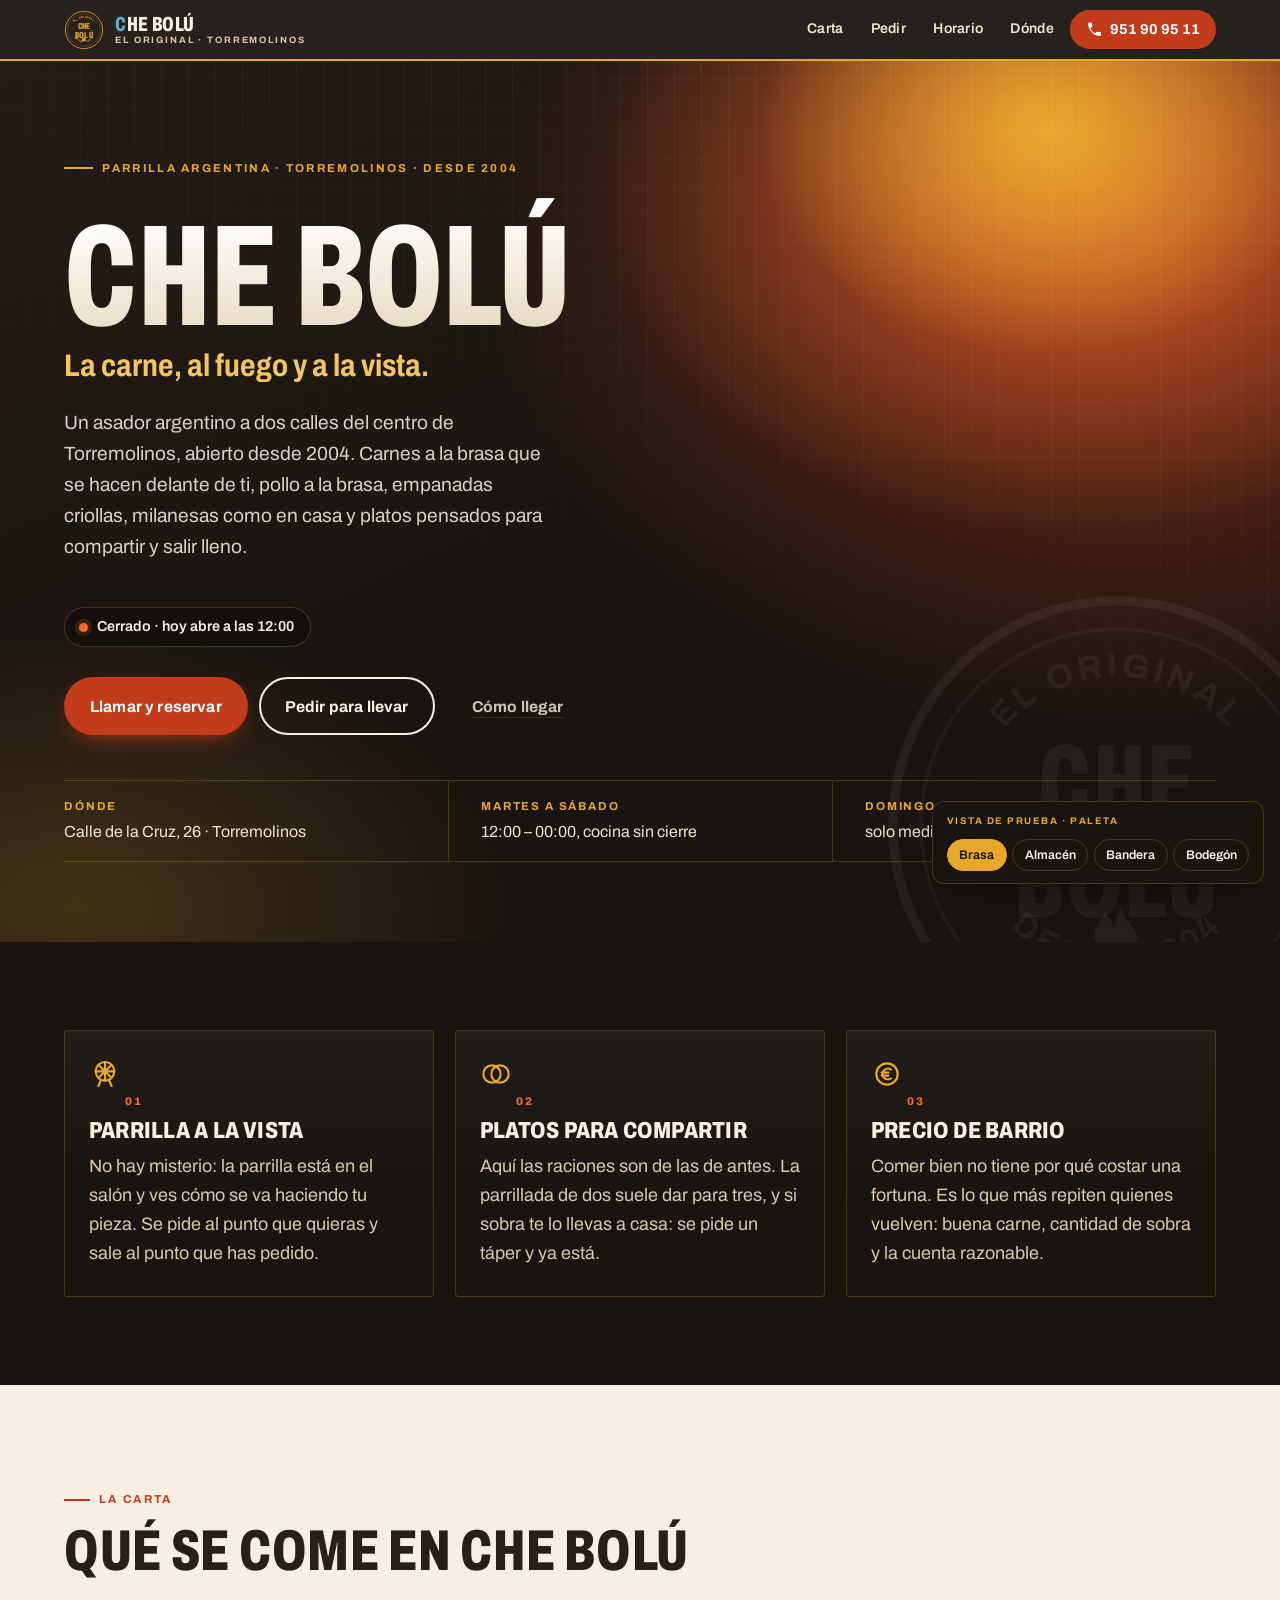
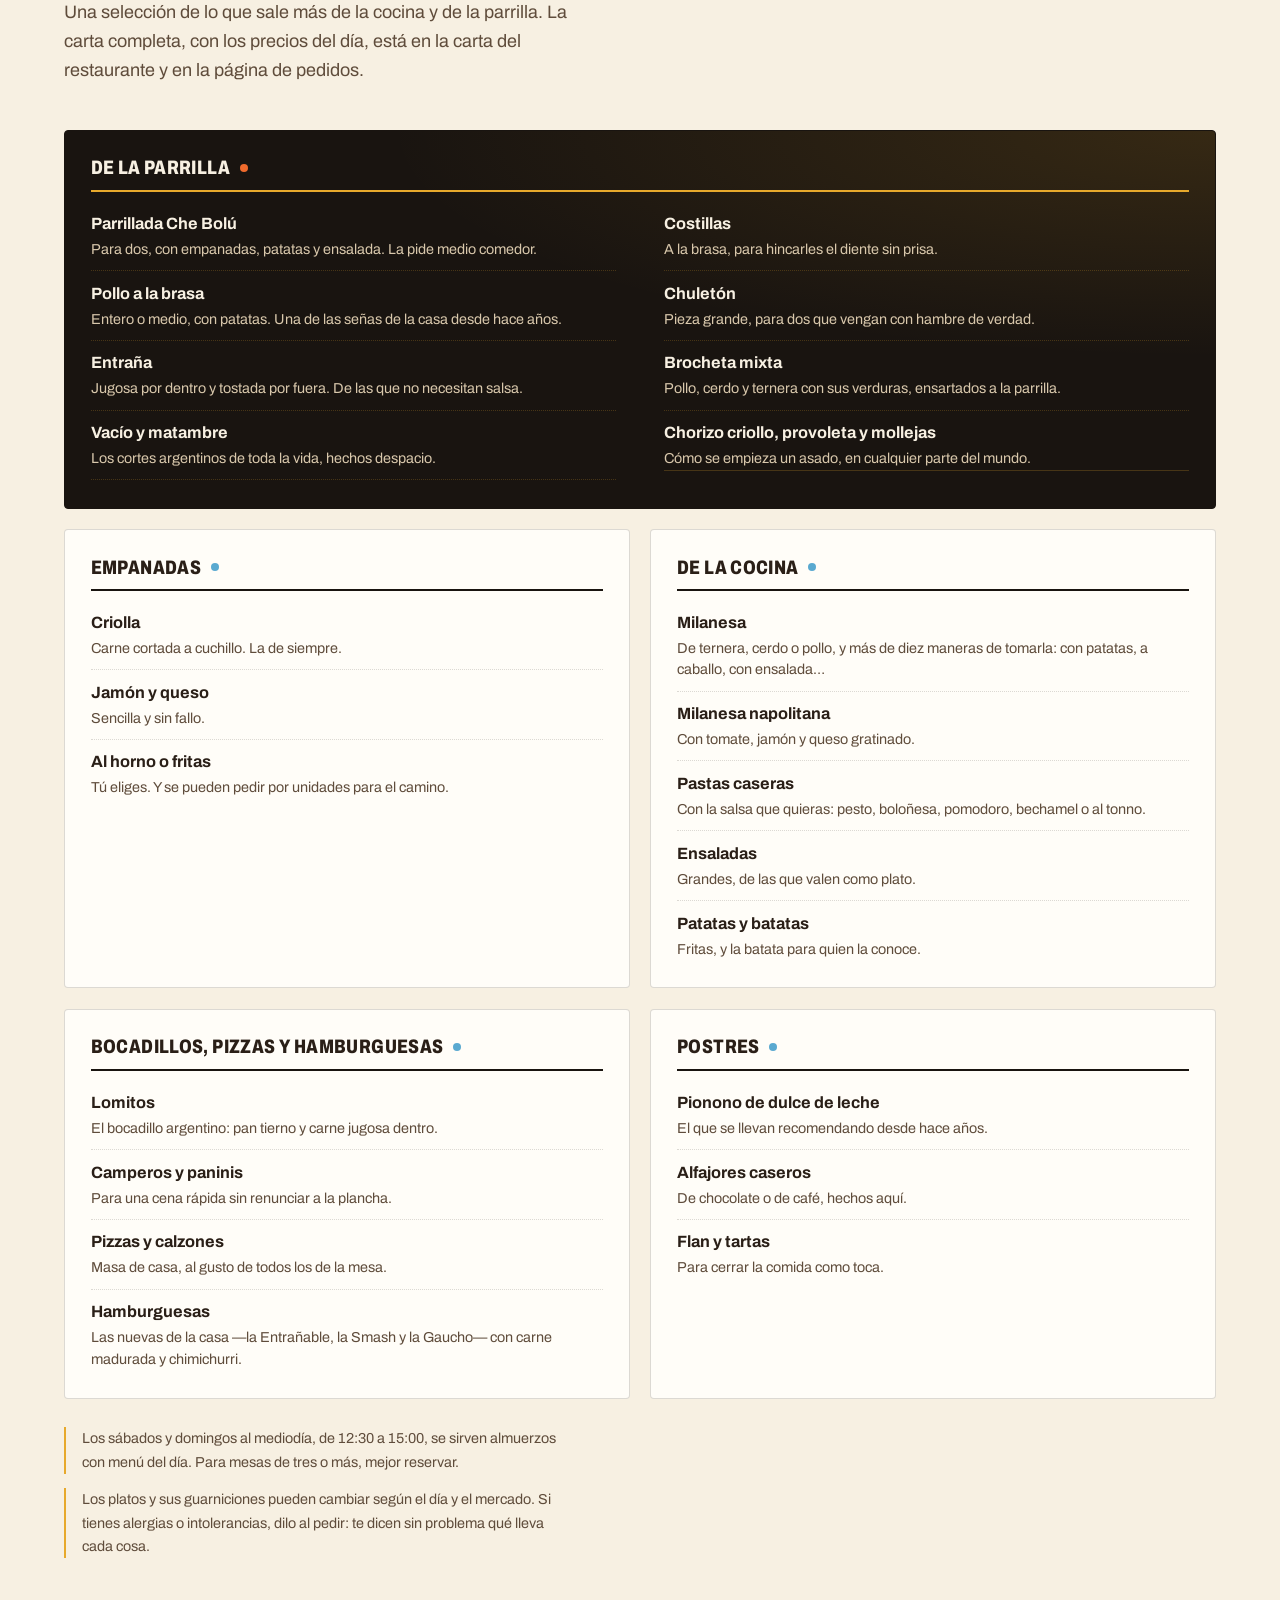
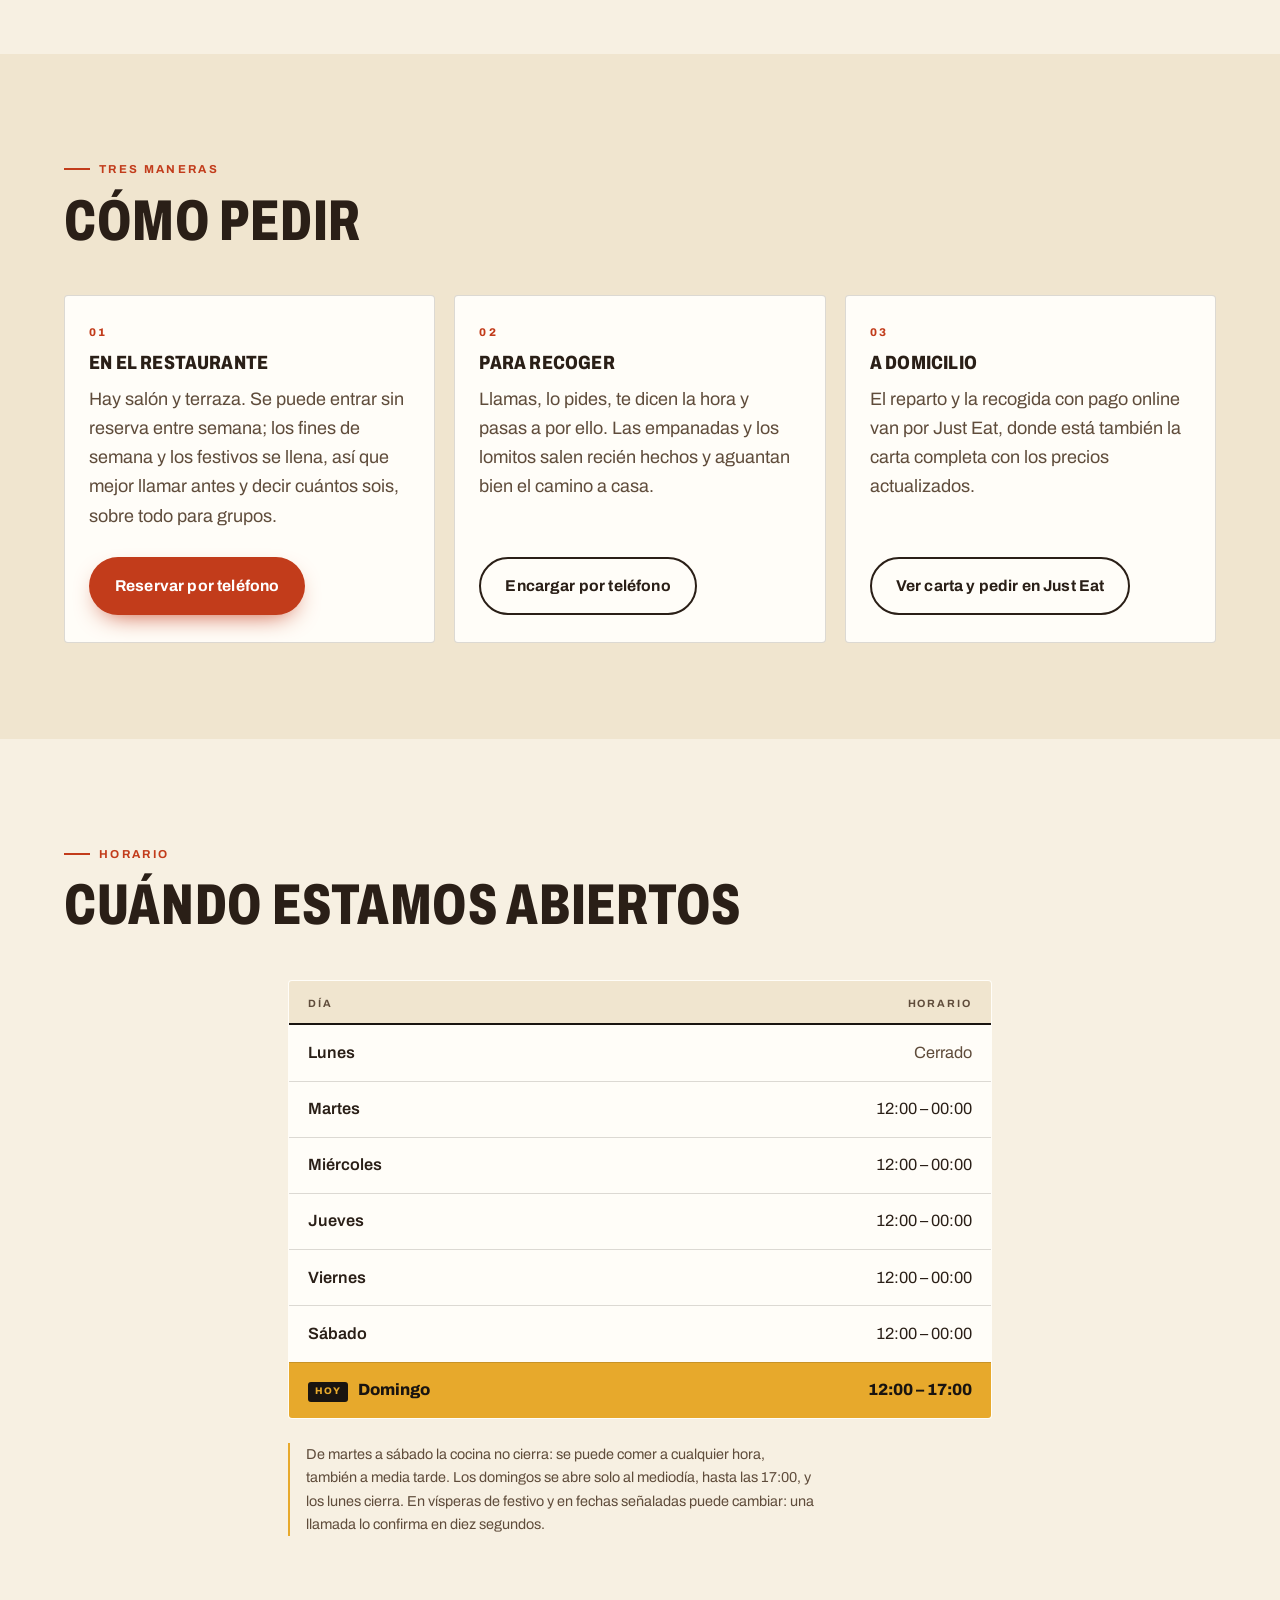
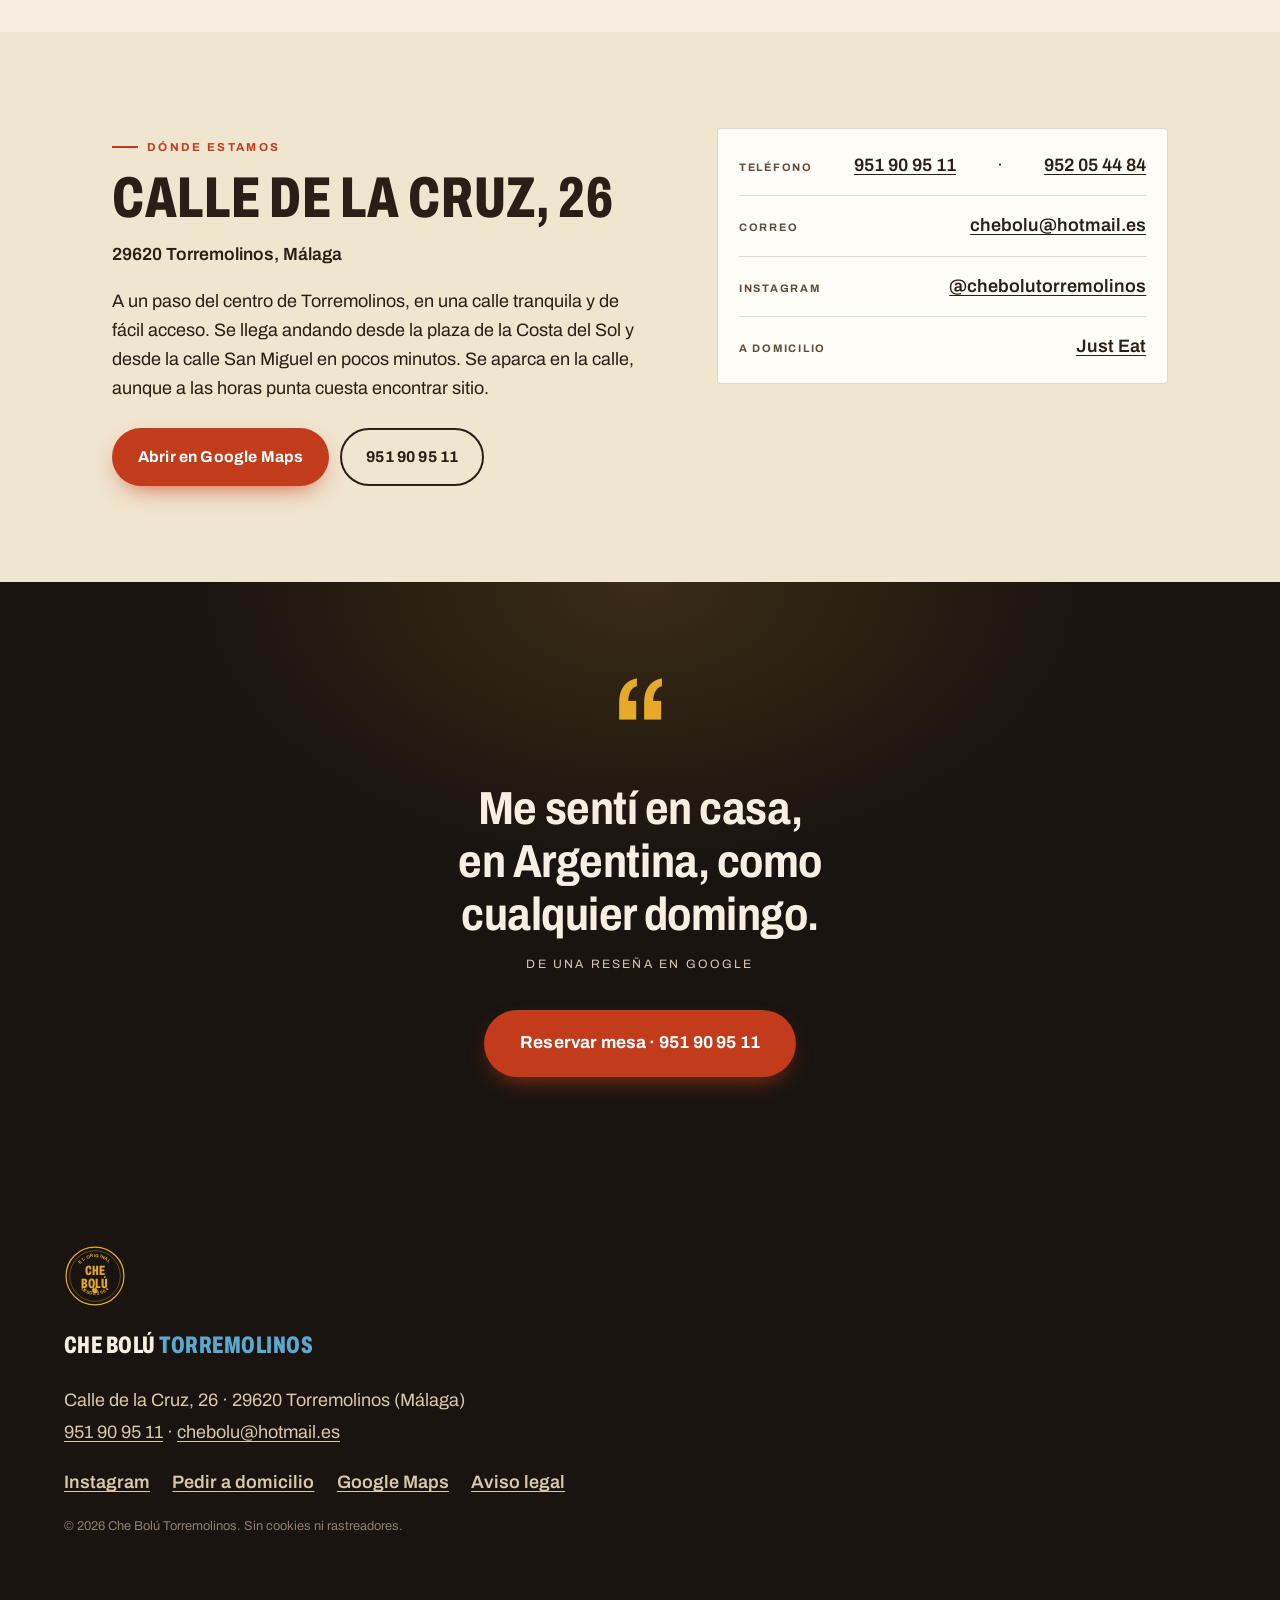
==== commit fb6267a8: "Che Bolú (demo): selector de paletas para enseñar la web en varios colores Panel flotante con 4 pale" ====
--- a/che-bolu/index.html
+++ b/che-bolu/index.html
@@ -30,7 +30,14 @@
 <link rel="icon" href="assets/img/favicon.svg" type="image/svg+xml">
 <link rel="preload" href="assets/fonts/archivo-latin.woff2" as="font" type="font/woff2" crossorigin>
 <link rel="stylesheet" href="assets/css/style.css">
-<script>document.documentElement.className = 'js';</script>
+<script>
+  document.documentElement.className = 'js';
+  /* DEMO: recuerda la paleta elegida entre páginas y evita el parpadeo. */
+  try {
+    var _p = localStorage.getItem('chebolu-paleta');
+    if (_p) { document.documentElement.setAttribute('data-paleta', _p); }
+  } catch (e) {}
+</script>
 </head>
 
 <body>
@@ -372,6 +379,20 @@
   </a>
   <a class="barra__a" href="https://www.just-eat.es/restaurants-che-bolu-torremolinos-torremolinos/menu" target="_blank" rel="noopener">Pedir</a>
   <a class="barra__a" href="https://maps.app.goo.gl/ys17KKWqV1HzEeys6" target="_blank" rel="noopener">Llegar</a>
+</div>
+
+<!-- ================================================================ DEMO --
+     Selector de paletas para enseñar la web en varios colores. Cuando el
+     dueño elija una, se pasan sus valores al :root de style.css y se borra
+     este bloque, su CSS (.demo-paleta*) y el JS («5. selector de paletas»). -->
+<div class="demo-paleta" hidden>
+  <p class="demo-paleta__t">Vista de prueba · paleta</p>
+  <div class="demo-paleta__op" role="group" aria-label="Elegir paleta de color">
+    <button type="button" data-p="" aria-pressed="true">Brasa</button>
+    <button type="button" data-p="almacen" aria-pressed="false">Almacén</button>
+    <button type="button" data-p="bandera" aria-pressed="false">Bandera</button>
+    <button type="button" data-p="bodegon" aria-pressed="false">Bodegón</button>
+  </div>
 </div>
 
 <script src="assets/js/main.js" defer></script>
--- a/che-bolu/assets/css/style.css
+++ b/che-bolu/assets/css/style.css
@@ -51,6 +51,7 @@
   --tinta:    #2a1f17;   /* texto sobre hueso */
   --tinta-2:  #5f4c3b;   /* texto secundario sobre hueso */
   --crema-3:  #d9c8ac;   /* texto secundario sobre carbón */
+  --tarjeta:  #fffdf8;   /* fondo de tarjetas y fichas sobre hueso */
 
   --linea:    color-mix(in srgb, var(--tinta) 16%, transparent);
   --linea-cl: color-mix(in srgb, var(--oro) 22%, transparent);
@@ -63,6 +64,42 @@
 
   /* Tipografía de rótulo: Archivo estrechada al máximo, como letra pintada. */
   --display-stretch: 70%;
+}
+
+/* --------------------------------------------------- paletas (DEMO) -- */
+/* Bloque de prueba para enseñar la misma web con distintos colores.
+   Cuando el dueño elija una, se copian sus valores al :root de arriba y se
+   borra: este bloque, el HTML .demo-paleta y el JS «5. selector de paletas».
+   Cada paleta solo redefine los colores «semilla»; el resto se calcula. */
+
+:root[data-paleta="almacen"] {          /* verdulería: verde botella y latón */
+  --carbon: #15130e; --carbon-2: #211d15; --carbon-3: #372f22;
+  --hueso: #f6f1e2; --hueso-2: #ece4cd; --hueso-3: #ddd0b2;
+  --brasa: #2f7247; --brasa-viva: #3f9560;
+  --oro: #d9a53a; --oro-cl: #eec368;
+  --celeste: #c46b3c;
+  --tinta: #231d12; --tinta-2: #5a4f38; --crema-3: #d6cba8;
+  --tarjeta: #fffdf5;
+}
+
+:root[data-paleta="bandera"] {          /* argentino clásico: celeste y sol */
+  --carbon: #12161c; --carbon-2: #1b2028; --carbon-3: #2d333d;
+  --hueso: #f4f4ef; --hueso-2: #e8e9e2; --hueso-3: #d5d7cb;
+  --brasa: #1c6e9e; --brasa-viva: #37a0d4;
+  --oro: #e0a92c; --oro-cl: #f1c85f;
+  --celeste: #5aa9d0;
+  --tinta: #1c2530; --tinta-2: #4d5b68; --crema-3: #c3cdd6;
+  --tarjeta: #ffffff;
+}
+
+:root[data-paleta="bodegon"] {          /* sobrio: terracota apagada y bronce */
+  --carbon: #1a1613; --carbon-2: #262019; --carbon-3: #3a3025;
+  --hueso: #efe9df; --hueso-2: #e5ddd0; --hueso-3: #d4c9b6;
+  --brasa: #a2442a; --brasa-viva: #c0613f;
+  --oro: #b98a3f; --oro-cl: #d3a862;
+  --celeste: #6f7d84;
+  --tinta: #2b241d; --tinta-2: #615647; --crema-3: #c9bda6;
+  --tarjeta: #fbf7ef;
 }
 
 /* ---------------------------------------------------------------- reset -- */
@@ -375,7 +412,7 @@
 @media (min-width: 54rem) { .menu { grid-template-columns: repeat(2, 1fr); gap: 1.3rem; } }
 
 .menu__bloque {
-  background: #fffdf8;
+  background: var(--tarjeta);
   border: 1px solid var(--linea);
   border-radius: var(--r);
   padding: 1.7rem 1.6rem;
@@ -436,7 +473,7 @@
   display: flex; flex-direction: column; gap: 0.5rem;
   border: 1px solid var(--linea); border-radius: var(--r);
   padding: 1.7rem 1.5rem;
-  background: #fffdf8;
+  background: var(--tarjeta);
 }
 .tarj__n {
   font-size: 0.7rem; font-weight: 800; letter-spacing: 0.2em; color: var(--brasa);
@@ -454,7 +491,7 @@
 .tabla {
   max-width: 44rem; margin: 0 auto; font-size: 1.02rem;
   border: 1px solid var(--linea); border-radius: var(--r);
-  background: #fffdf8; overflow: hidden;
+  background: var(--tarjeta); overflow: hidden;
 }
 .tabla caption { text-align: left; }
 .tabla thead th {
@@ -498,7 +535,7 @@
 
 .donde__lista {
   border: 1px solid var(--linea); border-radius: var(--r);
-  background: #fffdf8; padding: 0.4rem 1.3rem;
+  background: var(--tarjeta); padding: 0.4rem 1.3rem;
 }
 .donde__lista li {
   display: flex; justify-content: space-between; align-items: baseline; gap: 1rem;
@@ -566,6 +603,42 @@
 .barra__a:first-child { border-left: 0; }
 .barra__a--fuego { background: var(--brasa); color: #fff; }
 @media (min-width: 64rem) { .barra { display: none; } }
+
+/* ------------------------------------------- selector de paletas (DEMO) -- */
+/* Panel flotante para enseñar la web en varias paletas. Se borra cuando el
+   dueño elija (este bloque + el HTML .demo-paleta + el JS «5. …»). */
+.demo-paleta {
+  position: fixed; z-index: 60;
+  right: 1rem; bottom: calc(1rem + env(safe-area-inset-bottom));
+  background: var(--carbon); color: var(--hueso);
+  border: 1px solid var(--linea-cl); border-radius: 12px;
+  padding: 0.75rem 0.85rem;
+  box-shadow: 0 16px 40px -14px rgba(0, 0, 0, 0.55);
+  max-width: calc(100vw - 2rem);
+}
+.demo-paleta__t {
+  margin: 0 0 0.55rem; font-size: 0.6rem; font-weight: 700;
+  letter-spacing: 0.16em; text-transform: uppercase; color: var(--oro);
+}
+.demo-paleta__op { display: flex; flex-wrap: wrap; gap: 0.35rem; }
+.demo-paleta__op button {
+  font: inherit; cursor: pointer;
+  border: 1px solid var(--linea-cl); border-radius: 999px;
+  background: transparent; color: var(--hueso);
+  padding: 0.32rem 0.72rem; font-size: 0.78rem; font-weight: 600;
+  transition: background 0.12s ease, color 0.12s ease;
+}
+.demo-paleta__op button:hover { border-color: var(--oro); }
+.demo-paleta__op button[aria-pressed="true"] {
+  background: var(--oro); color: var(--carbon); border-color: var(--oro);
+}
+@media (max-width: 64rem) {
+  .demo-paleta {
+    left: 0.6rem; right: 0.6rem;
+    bottom: calc(3.9rem + env(safe-area-inset-bottom));
+  }
+}
+@media print { .demo-paleta { display: none !important; } }
 
 /* ------------------------------------------------------- aparición suave -- */
 .aparece { opacity: 0; transform: translateY(14px); transition: opacity 0.5s ease, transform 0.5s ease; }
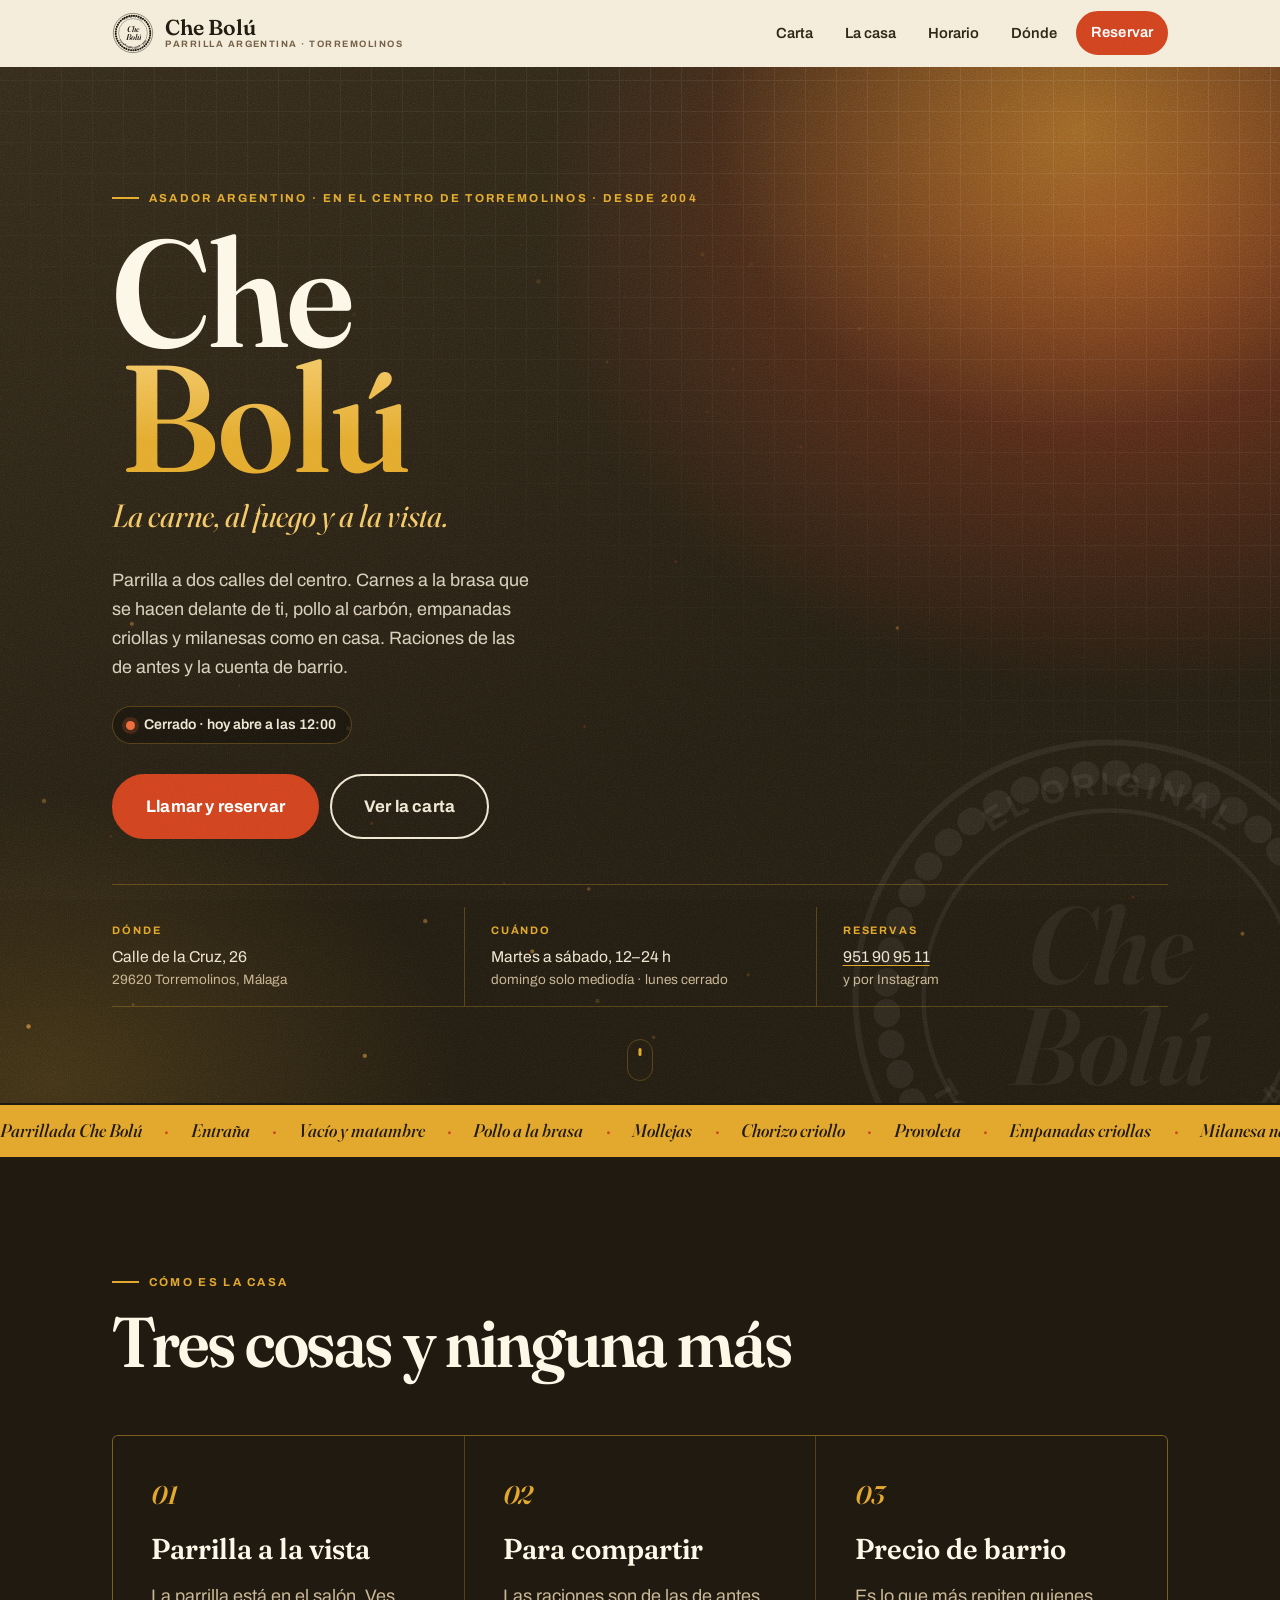
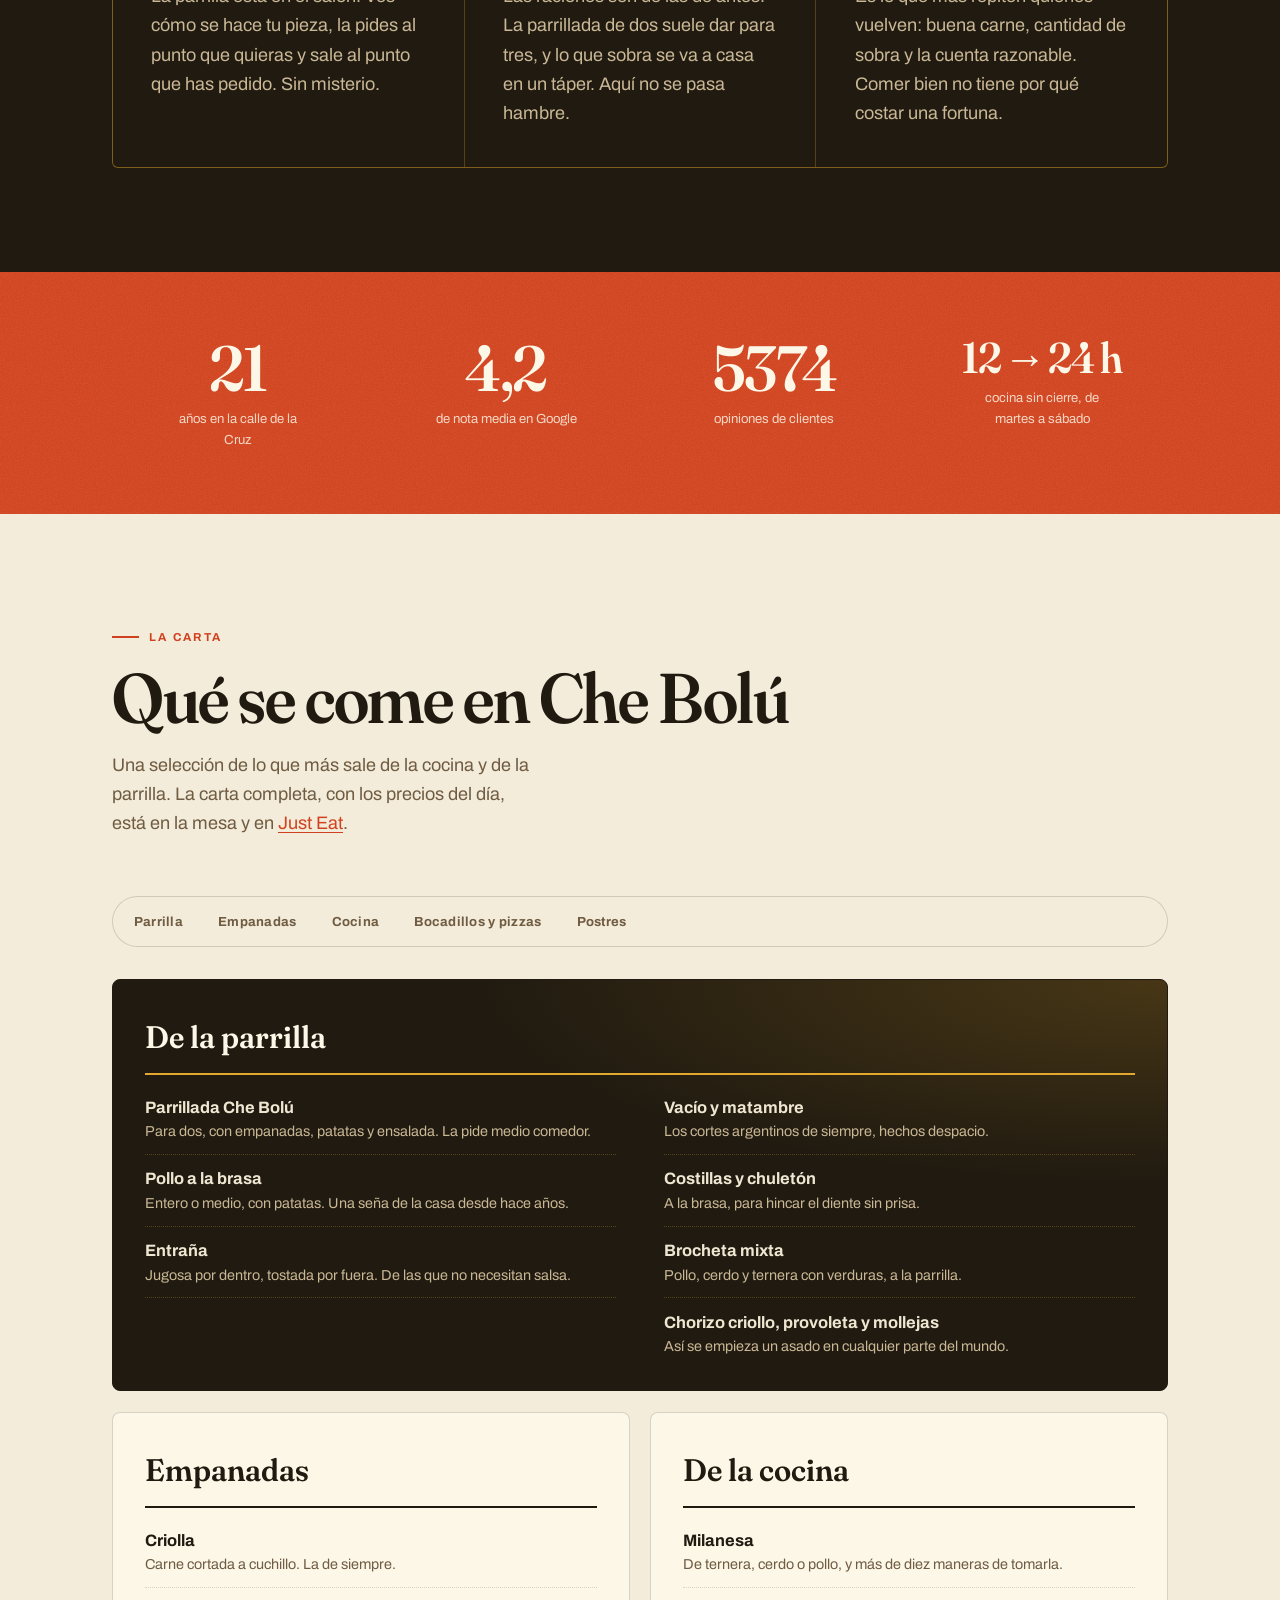
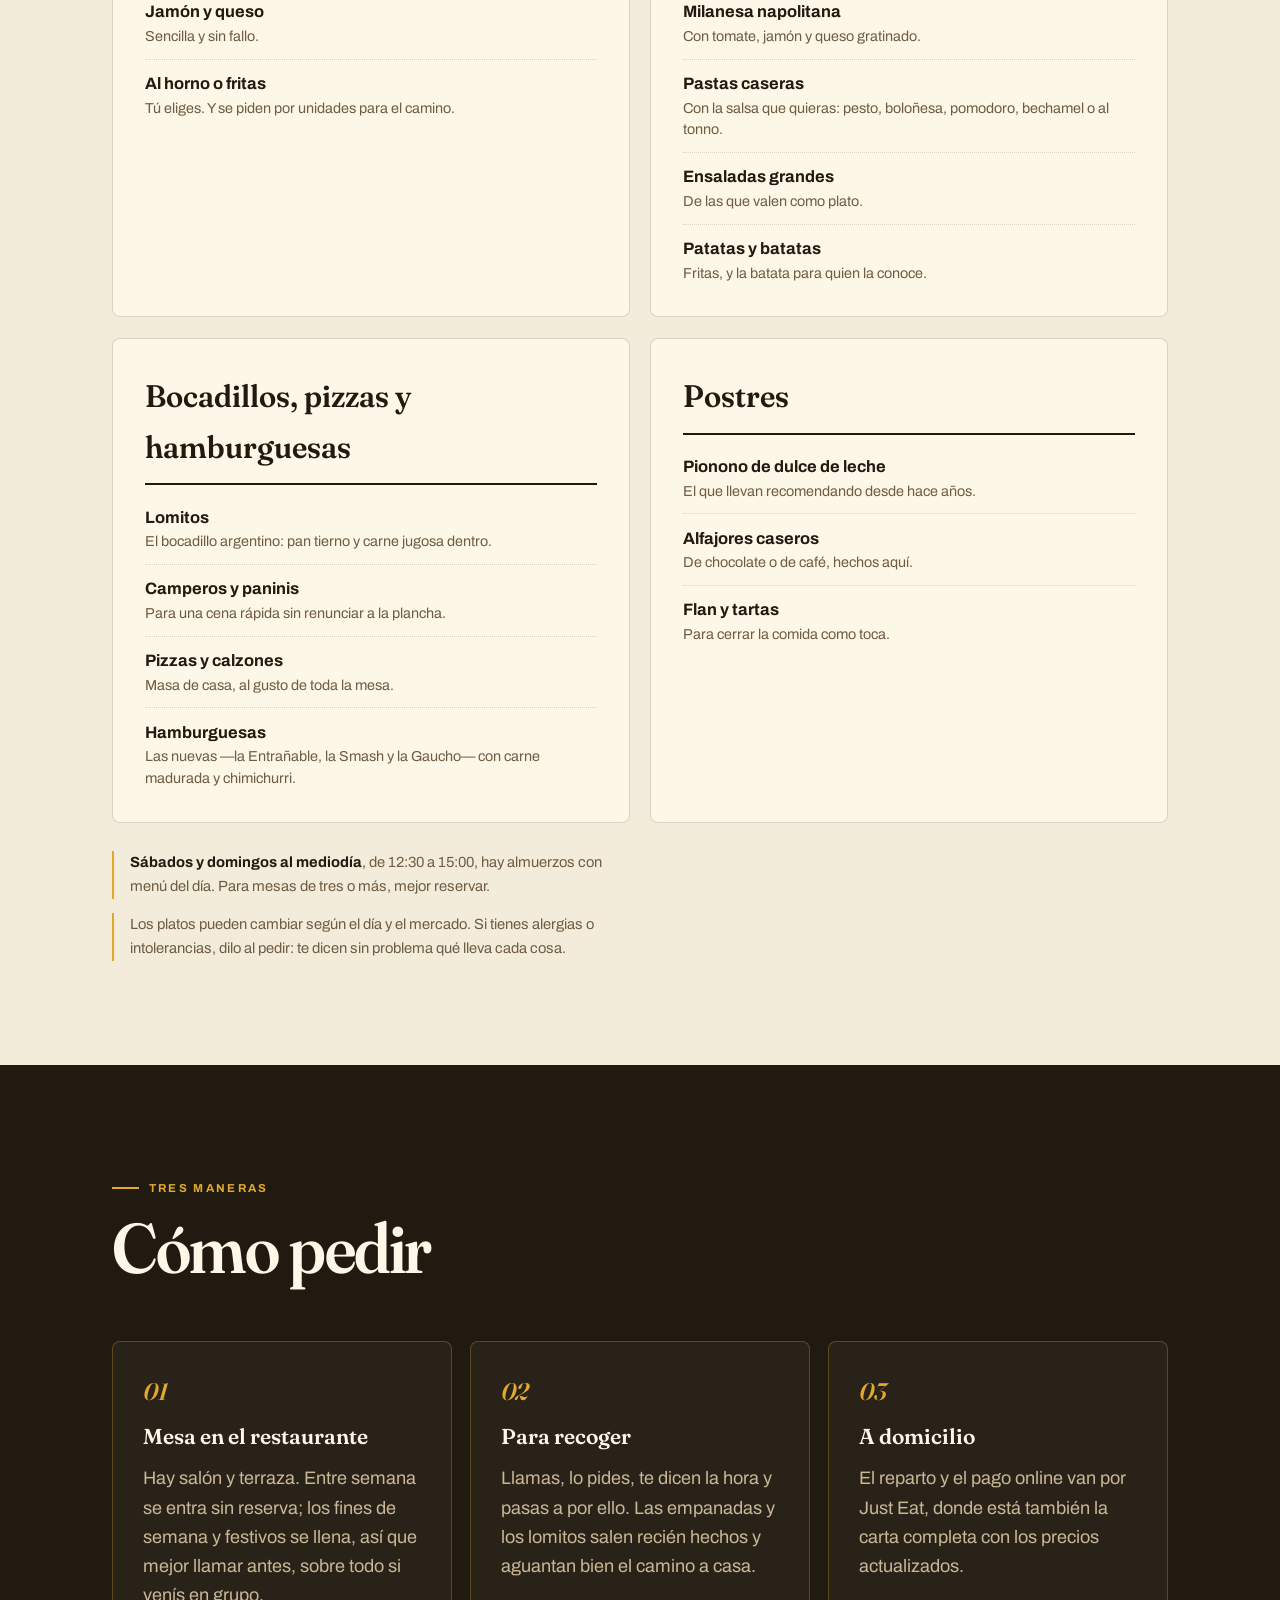
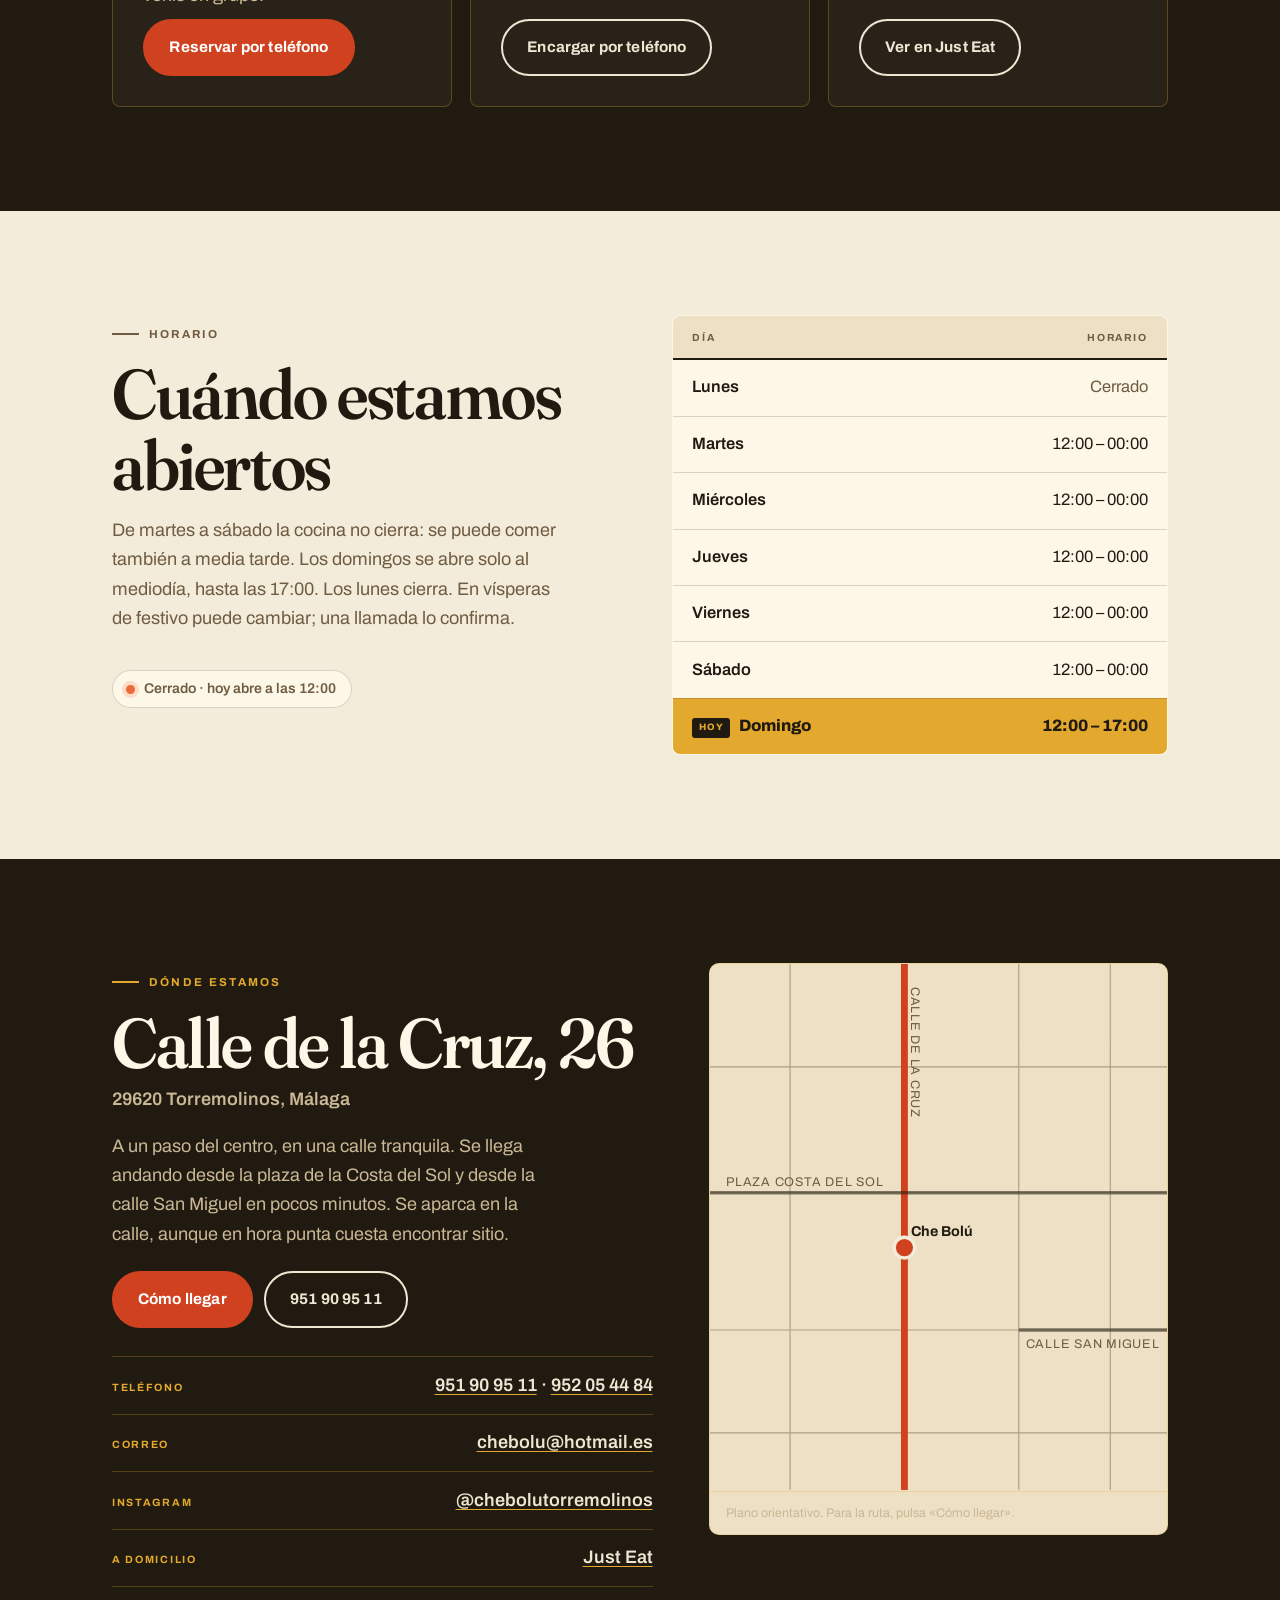
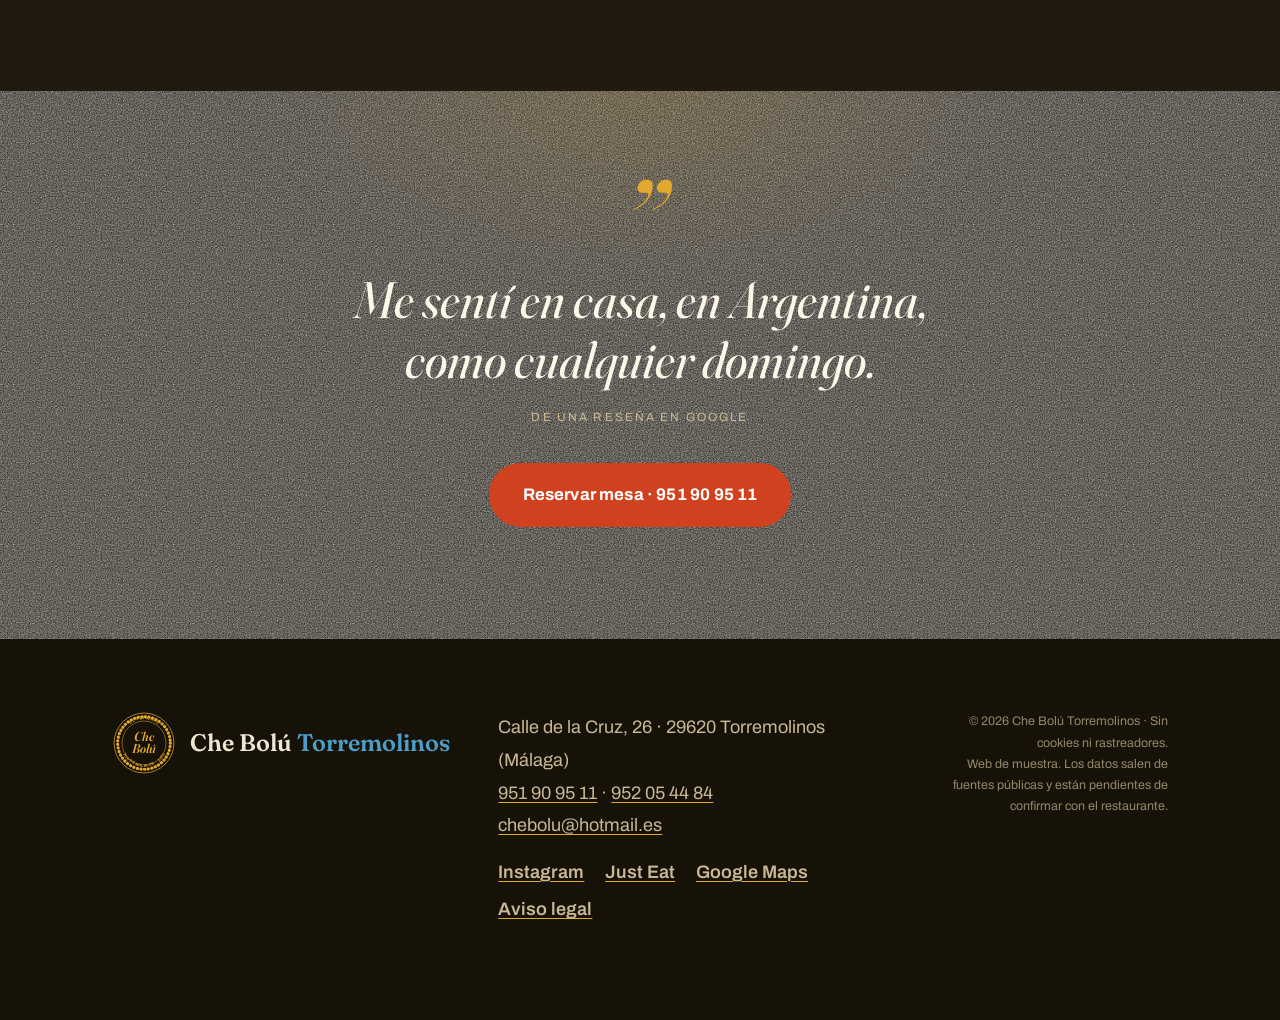
==== commit 910bb897: "Che Bolú: el rediseño (v2) pasa a ser la web principal en /che-bolu/ - El diseño v2 (Fraunces + Arch" ====
--- a/che-bolu/index.html
+++ b/che-bolu/index.html
@@ -3,12 +3,12 @@
 <head>
 <meta charset="utf-8">
 <meta name="viewport" content="width=device-width, initial-scale=1">
-<title>Che Bolú Torremolinos — Parrilla argentina en el centro de Torremolinos</title>
-<meta name="description" content="Parrilla argentina a la vista en Torremolinos. Carnes a la brasa, empanadas criollas, milanesas y platos para compartir. Calle de la Cruz, 26. Reservas: 951 90 95 11.">
+<title>Che Bolú Torremolinos · Parrilla argentina, el original desde 2004</title>
+<meta name="description" content="Asador argentino en el centro de Torremolinos desde 2004. Carne a la brasa hecha a la vista, empanadas criollas, pollo a la brasa y platos para compartir. Calle de la Cruz, 26. Reservas 951 90 95 11.">
 
 <!-- Dirección provisional de GitHub Pages, mientras no haya dominio propio.
-     Al contratar el dominio hay que cambiar canonical, og:url, og:image,
-     el JSON-LD del final, robots.txt y sitemap.xml. -->
+     Al contratar el dominio hay que cambiar canonical, og:url, og:image, el
+     JSON-LD del final, robots.txt y sitemap.xml, y quitar el noindex de abajo. -->
 <link rel="canonical" href="https://gaepmalaga.github.io/webtaller/che-bolu/">
 
 <!-- PROVISIONAL: quitar esta línea (dejar «index, follow») cuando la web
@@ -18,382 +18,483 @@
 <meta property="og:type" content="restaurant">
 <meta property="og:locale" content="es_ES">
 <meta property="og:site_name" content="Che Bolú Torremolinos">
-<meta property="og:title" content="Che Bolú Torremolinos — Parrilla argentina">
-<meta property="og:description" content="Carnes a la brasa, empanadas criollas y platos para compartir, en la calle de la Cruz, 26.">
+<meta property="og:title" content="Che Bolú Torremolinos · El original desde 2004">
+<meta property="og:description" content="Parrilla argentina a la vista, empanadas criollas y platos para compartir, en la calle de la Cruz, 26.">
 <meta property="og:url" content="https://gaepmalaga.github.io/webtaller/che-bolu/">
 <meta property="og:image" content="https://gaepmalaga.github.io/webtaller/che-bolu/assets/img/og.png">
 <meta property="og:image:width" content="1200">
 <meta property="og:image:height" content="630">
 <meta name="twitter:card" content="summary_large_image">
-<meta name="theme-color" content="#17120f">
+<meta name="theme-color" content="#20180f">
 
 <link rel="icon" href="assets/img/favicon.svg" type="image/svg+xml">
+<link rel="preload" href="assets/fonts/fraunces.woff2" as="font" type="font/woff2" crossorigin>
 <link rel="preload" href="assets/fonts/archivo-latin.woff2" as="font" type="font/woff2" crossorigin>
 <link rel="stylesheet" href="assets/css/style.css">
-<script>
-  document.documentElement.className = 'js';
-  /* DEMO: recuerda la paleta elegida entre páginas y evita el parpadeo. */
-  try {
-    var _p = localStorage.getItem('chebolu-paleta');
-    if (_p) { document.documentElement.setAttribute('data-paleta', _p); }
-  } catch (e) {}
-</script>
+<script>document.documentElement.classList.add('js');</script>
 </head>
 
 <body>
-<a class="saltar" href="#carta">Saltar a la carta</a>
-
-<!-- Arcos para el texto en órbita del sello. Se definen una sola vez. -->
-<svg class="vh" aria-hidden="true" focusable="false"><defs>
-  <path id="sello-t" fill="none" d="M23,60 A37,37 0 0 1 97,60"></path>
-  <path id="sello-b" fill="none" d="M23,60 A37,37 0 0 0 97,60"></path>
+<a class="skip" href="#carta">Saltar a la carta</a>
+<div class="progreso" aria-hidden="true"><span></span></div>
+
+<!-- Arcos para el texto en órbita del sello. Definidos una sola vez. -->
+<svg width="0" height="0" class="u-hide" aria-hidden="true" focusable="false"><defs>
+  <path id="arc-t" fill="none" d="M16,62 A46,46 0 0 1 108,62"></path>
+  <path id="arc-b" fill="none" d="M16,62 A46,46 0 0 0 108,62"></path>
 </defs></svg>
 
-<header class="cab">
-  <a class="cab__marca" href="#top" aria-label="Che Bolú Torremolinos, inicio">
-    <span class="cab__sello">
-      <svg class="sello" viewBox="0 0 120 120" aria-hidden="true" focusable="false">
-        <circle class="sello__aro" cx="60" cy="60" r="56"></circle>
-        <circle class="sello__aro sello__aro--fino" cx="60" cy="60" r="49"></circle>
-        <text class="sello__orbita" text-anchor="middle"><textPath href="#sello-t" startOffset="50%">El original</textPath></text>
-        <text class="sello__orbita" text-anchor="middle"><textPath href="#sello-b" startOffset="50%">Desde 2004</textPath></text>
-        <text class="sello__wm" x="60" y="58">CHE</text>
-        <text class="sello__wm" x="60" y="83">BOLÚ</text>
-        <path class="sello__llama" d="M60 93c-3.4 0-5.7-2.2-5.7-5.3 0-2.5 1.7-3.9 2.7-6.2.7 2 1.9 2.1 2.1 4 .9-1.6.7-3.4 2.2-4.9.2 3.3 3.9 4.9 3.9 8 0 3-2.4 4.4-4.1 4.4z"></path>
+<header class="site" id="top">
+  <div class="site__in">
+    <a class="marca" href="#top" aria-label="Che Bolú Torremolinos, inicio">
+      <span class="marca__sello">
+        <svg class="sello" viewBox="0 0 124 124" aria-hidden="true" focusable="false">
+          <circle cx="62" cy="62" r="58" fill="none" stroke="currentColor" stroke-width="1.4"></circle>
+          <circle cx="62" cy="62" r="51" fill="none" stroke="currentColor" stroke-width="6" stroke-dasharray="0.5 6.6" stroke-linecap="round"></circle>
+          <circle cx="62" cy="62" r="42.5" fill="none" stroke="currentColor" stroke-width="1"></circle>
+          <text class="sello__arc" text-anchor="middle"><textPath href="#arc-t" startOffset="50%">El original</textPath></text>
+          <text class="sello__arc" text-anchor="middle"><textPath href="#arc-b" startOffset="50%">Torremolinos · 2004</textPath></text>
+          <text class="sello__wm" x="62" y="59" text-anchor="middle">Che</text>
+          <text class="sello__wm" x="62" y="82" text-anchor="middle">Bolú</text>
+        </svg>
+      </span>
+      <span class="marca__txt">
+        <b>Che Bolú</b>
+        <i>Parrilla argentina · Torremolinos</i>
+      </span>
+    </a>
+
+    <nav class="nav" aria-label="Secciones">
+      <button class="nav__tog" type="button" aria-expanded="false" aria-controls="nav-panel">
+        <span></span> Menú
+      </button>
+      <ul class="nav__panel" id="nav-panel" hidden>
+        <li><a href="#carta">Carta</a></li>
+        <li><a href="#casa">La casa</a></li>
+        <li><a href="#horario">Horario</a></li>
+        <li><a href="#donde">Dónde</a></li>
+        <li class="nav__cta"><a class="btn btn--ember" href="tel:+34951909511">Reservar</a></li>
+      </ul>
+    </nav>
+  </div>
+</header>
+
+<main>
+
+  <!-- ===================================================================== hero -->
+  <section class="hero">
+    <canvas class="hero__brasa" aria-hidden="true"></canvas>
+    <div class="hero__glow" aria-hidden="true"></div>
+    <svg class="sello hero__sello" viewBox="0 0 124 124" aria-hidden="true" focusable="false">
+      <circle cx="62" cy="62" r="58" fill="none" stroke="currentColor" stroke-width="1.4"></circle>
+      <circle cx="62" cy="62" r="51" fill="none" stroke="currentColor" stroke-width="6" stroke-dasharray="0.5 6.6" stroke-linecap="round"></circle>
+      <circle cx="62" cy="62" r="42.5" fill="none" stroke="currentColor" stroke-width="1"></circle>
+      <text class="sello__arc" text-anchor="middle"><textPath href="#arc-t" startOffset="50%">El original</textPath></text>
+      <text class="sello__arc" text-anchor="middle"><textPath href="#arc-b" startOffset="50%">Torremolinos · 2004</textPath></text>
+      <text class="sello__wm" x="62" y="59" text-anchor="middle">Che</text>
+      <text class="sello__wm" x="62" y="82" text-anchor="middle">Bolú</text>
+    </svg>
+
+    <div class="hero__in">
+      <p class="kicker kicker--luz">Asador argentino · en el centro de Torremolinos · desde 2004</p>
+      <h1 class="hero__h1">
+        <span class="hero__l1">Che</span>
+        <span class="hero__l2">Bolú</span>
+      </h1>
+      <p class="hero__lema"><em>La carne, al fuego y a la vista.</em></p>
+      <p class="hero__txt">
+        Parrilla a dos calles del centro. Carnes a la brasa que se hacen delante
+        de ti, pollo al carbón, empanadas criollas y milanesas como en casa.
+        Raciones de las de antes y la cuenta de barrio.
+      </p>
+
+      <p class="estado" id="estado" hidden>
+        <span class="estado__pt" aria-hidden="true"></span>
+        <span class="estado__tx"></span>
+      </p>
+
+      <div class="hero__btns">
+        <a class="btn btn--ember btn--lg" href="tel:+34951909511">Llamar y reservar</a>
+        <a class="btn btn--linea btn--lg" href="#carta">Ver la carta</a>
+      </div>
+
+      <dl class="hero__facts">
+        <div>
+          <dt>Dónde</dt>
+          <dd>Calle de la Cruz, 26<span>29620 Torremolinos, Málaga</span></dd>
+        </div>
+        <div>
+          <dt>Cuándo</dt>
+          <dd>Martes a sábado, 12–24 h<span>domingo solo mediodía · lunes cerrado</span></dd>
+        </div>
+        <div>
+          <dt>Reservas</dt>
+          <dd><a href="tel:+34951909511">951 90 95 11</a><span>y por Instagram</span></dd>
+        </div>
+      </dl>
+    </div>
+
+    <a class="hero__scroll" href="#casa" aria-label="Bajar">
+      <span></span>
+    </a>
+  </section>
+
+  <!-- ================================================================== marquesina -->
+  <div class="tira" aria-hidden="true">
+    <div class="tira__pista">
+      <span>Parrillada Che Bolú</span><i>·</i>
+      <span>Entraña</span><i>·</i>
+      <span>Vacío y matambre</span><i>·</i>
+      <span>Pollo a la brasa</span><i>·</i>
+      <span>Mollejas</span><i>·</i>
+      <span>Chorizo criollo</span><i>·</i>
+      <span>Provoleta</span><i>·</i>
+      <span>Empanadas criollas</span><i>·</i>
+      <span>Milanesa napolitana</span><i>·</i>
+      <span>Pastas caseras</span><i>·</i>
+      <span>Lomitos</span><i>·</i>
+      <span>Pionono de dulce de leche</span><i>·</i>
+    </div>
+    <div class="tira__pista" aria-hidden="true">
+      <span>Parrillada Che Bolú</span><i>·</i>
+      <span>Entraña</span><i>·</i>
+      <span>Vacío y matambre</span><i>·</i>
+      <span>Pollo a la brasa</span><i>·</i>
+      <span>Mollejas</span><i>·</i>
+      <span>Chorizo criollo</span><i>·</i>
+      <span>Provoleta</span><i>·</i>
+      <span>Empanadas criollas</span><i>·</i>
+      <span>Milanesa napolitana</span><i>·</i>
+      <span>Pastas caseras</span><i>·</i>
+      <span>Lomitos</span><i>·</i>
+      <span>Pionono de dulce de leche</span><i>·</i>
+    </div>
+  </div>
+
+  <!-- ================================================================== la casa -->
+  <section class="casa" id="casa" aria-labelledby="t-casa">
+    <div class="wrap">
+      <header class="cab reveal">
+        <p class="kicker">Cómo es la casa</p>
+        <h2 class="h2" id="t-casa">Tres cosas y ninguna más</h2>
+      </header>
+      <ol class="casa__lista">
+        <li class="reveal" style="--i:0">
+          <span class="casa__n">01</span>
+          <h3>Parrilla a la vista</h3>
+          <p>
+            La parrilla está en el salón. Ves cómo se hace tu pieza, la pides al
+            punto que quieras y sale al punto que has pedido. Sin misterio.
+          </p>
+        </li>
+        <li class="reveal" style="--i:1">
+          <span class="casa__n">02</span>
+          <h3>Para compartir</h3>
+          <p>
+            Las raciones son de las de antes. La parrillada de dos suele dar para
+            tres, y lo que sobra se va a casa en un táper. Aquí no se pasa hambre.
+          </p>
+        </li>
+        <li class="reveal" style="--i:2">
+          <span class="casa__n">03</span>
+          <h3>Precio de barrio</h3>
+          <p>
+            Es lo que más repiten quienes vuelven: buena carne, cantidad de sobra
+            y la cuenta razonable. Comer bien no tiene por qué costar una fortuna.
+          </p>
+        </li>
+      </ol>
+    </div>
+  </section>
+
+  <!-- ================================================================== cifras -->
+  <section class="cifras" aria-label="El restaurante en números">
+    <div class="wrap cifras__grid">
+      <div class="reveal">
+        <b class="num" data-n="21">21</b>
+        <span>años en la calle de la Cruz</span>
+      </div>
+      <div class="reveal" style="--i:1">
+        <b class="num" data-n="4.2" data-dec="1">4,2</b>
+        <span>de nota media en Google</span>
+      </div>
+      <div class="reveal" style="--i:2">
+        <b class="num" data-n="5374">5.374</b>
+        <span>opiniones de clientes</span>
+      </div>
+      <div class="reveal" style="--i:3">
+        <b class="num num--txt">12&#8202;→&#8202;24 h</b>
+        <span>cocina sin cierre, de martes a sábado</span>
+      </div>
+    </div>
+  </section>
+
+  <!-- ================================================================== carta -->
+  <section class="carta" id="carta" aria-labelledby="t-carta">
+    <div class="wrap">
+      <header class="cab reveal">
+        <p class="kicker">La carta</p>
+        <h2 class="h2" id="t-carta">Qué se come en Che Bolú</h2>
+        <p class="cab__intro">
+          Una selección de lo que más sale de la cocina y de la parrilla. La carta
+          completa, con los precios del día, está en la mesa y en
+          <a href="https://www.just-eat.es/restaurants-che-bolu-torremolinos-torremolinos/menu" target="_blank" rel="noopener">Just&nbsp;Eat</a>.
+        </p>
+      </header>
+
+      <nav class="carta__tabs" aria-label="Apartados de la carta">
+        <a href="#c-parrilla">Parrilla</a>
+        <a href="#c-empanadas">Empanadas</a>
+        <a href="#c-cocina">Cocina</a>
+        <a href="#c-pan">Bocadillos y pizzas</a>
+        <a href="#c-postres">Postres</a>
+      </nav>
+
+      <div class="menu">
+        <article class="grupo grupo--estrella reveal" id="c-parrilla">
+          <h3>De la parrilla</h3>
+          <ul>
+            <li><b>Parrillada Che Bolú</b><span>Para dos, con empanadas, patatas y ensalada. La pide medio comedor.</span></li>
+            <li><b>Pollo a la brasa</b><span>Entero o medio, con patatas. Una seña de la casa desde hace años.</span></li>
+            <li><b>Entraña</b><span>Jugosa por dentro, tostada por fuera. De las que no necesitan salsa.</span></li>
+            <li><b>Vacío y matambre</b><span>Los cortes argentinos de siempre, hechos despacio.</span></li>
+            <li><b>Costillas y chuletón</b><span>A la brasa, para hincar el diente sin prisa.</span></li>
+            <li><b>Brocheta mixta</b><span>Pollo, cerdo y ternera con verduras, a la parrilla.</span></li>
+            <li><b>Chorizo criollo, provoleta y mollejas</b><span>Así se empieza un asado en cualquier parte del mundo.</span></li>
+          </ul>
+        </article>
+
+        <article class="grupo reveal" id="c-empanadas">
+          <h3>Empanadas</h3>
+          <ul>
+            <li><b>Criolla</b><span>Carne cortada a cuchillo. La de siempre.</span></li>
+            <li><b>Jamón y queso</b><span>Sencilla y sin fallo.</span></li>
+            <li><b>Al horno o fritas</b><span>Tú eliges. Y se piden por unidades para el camino.</span></li>
+          </ul>
+        </article>
+
+        <article class="grupo reveal" id="c-cocina">
+          <h3>De la cocina</h3>
+          <ul>
+            <li><b>Milanesa</b><span>De ternera, cerdo o pollo, y más de diez maneras de tomarla.</span></li>
+            <li><b>Milanesa napolitana</b><span>Con tomate, jamón y queso gratinado.</span></li>
+            <li><b>Pastas caseras</b><span>Con la salsa que quieras: pesto, boloñesa, pomodoro, bechamel o al tonno.</span></li>
+            <li><b>Ensaladas grandes</b><span>De las que valen como plato.</span></li>
+            <li><b>Patatas y batatas</b><span>Fritas, y la batata para quien la conoce.</span></li>
+          </ul>
+        </article>
+
+        <article class="grupo reveal" id="c-pan">
+          <h3>Bocadillos, pizzas y hamburguesas</h3>
+          <ul>
+            <li><b>Lomitos</b><span>El bocadillo argentino: pan tierno y carne jugosa dentro.</span></li>
+            <li><b>Camperos y paninis</b><span>Para una cena rápida sin renunciar a la plancha.</span></li>
+            <li><b>Pizzas y calzones</b><span>Masa de casa, al gusto de toda la mesa.</span></li>
+            <li><b>Hamburguesas</b><span>Las nuevas —la Entrañable, la Smash y la Gaucho— con carne madurada y chimichurri.</span></li>
+          </ul>
+        </article>
+
+        <article class="grupo reveal" id="c-postres">
+          <h3>Postres</h3>
+          <ul>
+            <li><b>Pionono de dulce de leche</b><span>El que llevan recomendando desde hace años.</span></li>
+            <li><b>Alfajores caseros</b><span>De chocolate o de café, hechos aquí.</span></li>
+            <li><b>Flan y tartas</b><span>Para cerrar la comida como toca.</span></li>
+          </ul>
+        </article>
+      </div>
+
+      <div class="carta__pie reveal">
+        <p>
+          <b>Sábados y domingos al mediodía</b>, de 12:30 a 15:00, hay almuerzos
+          con menú del día. Para mesas de tres o más, mejor reservar.
+        </p>
+        <p>
+          Los platos pueden cambiar según el día y el mercado. Si tienes alergias
+          o intolerancias, dilo al pedir: te dicen sin problema qué lleva cada cosa.
+        </p>
+      </div>
+    </div>
+  </section>
+
+  <!-- ================================================================== pedir -->
+  <section class="pedir" id="pedir" aria-labelledby="t-pedir">
+    <div class="wrap">
+      <header class="cab reveal">
+        <p class="kicker kicker--luz">Tres maneras</p>
+        <h2 class="h2" id="t-pedir">Cómo pedir</h2>
+      </header>
+      <div class="pedir__grid">
+        <article class="tarjeta reveal" style="--i:0">
+          <span class="tarjeta__n">01</span>
+          <h3>Mesa en el restaurante</h3>
+          <p>
+            Hay salón y terraza. Entre semana se entra sin reserva; los fines de
+            semana y festivos se llena, así que mejor llamar antes, sobre todo si
+            venís en grupo.
+          </p>
+          <a class="btn btn--ember" href="tel:+34951909511">Reservar por teléfono</a>
+        </article>
+        <article class="tarjeta reveal" style="--i:1">
+          <span class="tarjeta__n">02</span>
+          <h3>Para recoger</h3>
+          <p>
+            Llamas, lo pides, te dicen la hora y pasas a por ello. Las empanadas y
+            los lomitos salen recién hechos y aguantan bien el camino a casa.
+          </p>
+          <a class="btn btn--linea" href="tel:+34951909511">Encargar por teléfono</a>
+        </article>
+        <article class="tarjeta reveal" style="--i:2">
+          <span class="tarjeta__n">03</span>
+          <h3>A domicilio</h3>
+          <p>
+            El reparto y el pago online van por Just Eat, donde está también la
+            carta completa con los precios actualizados.
+          </p>
+          <a class="btn btn--linea" href="https://www.just-eat.es/restaurants-che-bolu-torremolinos-torremolinos/menu" target="_blank" rel="noopener">Ver en Just&nbsp;Eat</a>
+        </article>
+      </div>
+    </div>
+  </section>
+
+  <!-- ================================================================== horario -->
+  <section class="horario" id="horario" aria-labelledby="t-horario">
+    <div class="wrap horario__in">
+      <div class="horario__txt reveal">
+        <p class="kicker">Horario</p>
+        <h2 class="h2" id="t-horario">Cuándo estamos abiertos</h2>
+        <p>
+          De martes a sábado la cocina no cierra: se puede comer también a media
+          tarde. Los domingos se abre solo al mediodía, hasta las 17:00. Los lunes
+          cierra. En vísperas de festivo puede cambiar; una llamada lo confirma.
+        </p>
+        <p class="estado estado--claro" id="estado2" hidden>
+          <span class="estado__pt" aria-hidden="true"></span>
+          <span class="estado__tx"></span>
+        </p>
+      </div>
+      <table class="tabla reveal">
+        <caption class="u-vh">Horario de apertura de Che Bolú Torremolinos</caption>
+        <thead><tr><th scope="col">Día</th><th scope="col">Horario</th></tr></thead>
+        <tbody>
+          <tr data-dia="1"><th scope="row">Lunes</th><td class="cerrado">Cerrado</td></tr>
+          <tr data-dia="2"><th scope="row">Martes</th><td>12:00 – 00:00</td></tr>
+          <tr data-dia="3"><th scope="row">Miércoles</th><td>12:00 – 00:00</td></tr>
+          <tr data-dia="4"><th scope="row">Jueves</th><td>12:00 – 00:00</td></tr>
+          <tr data-dia="5"><th scope="row">Viernes</th><td>12:00 – 00:00</td></tr>
+          <tr data-dia="6"><th scope="row">Sábado</th><td>12:00 – 00:00</td></tr>
+          <tr data-dia="0"><th scope="row">Domingo</th><td>12:00 – 17:00</td></tr>
+        </tbody>
+      </table>
+    </div>
+  </section>
+
+  <!-- ================================================================== dónde -->
+  <section class="donde" id="donde" aria-labelledby="t-donde">
+    <div class="wrap donde__in">
+      <div class="donde__txt reveal">
+        <p class="kicker">Dónde estamos</p>
+        <h2 class="h2 donde__dir" id="t-donde">Calle de la Cruz, 26</h2>
+        <p class="donde__cp">29620 Torremolinos, Málaga</p>
+        <p>
+          A un paso del centro, en una calle tranquila. Se llega andando desde la
+          plaza de la Costa del Sol y desde la calle San Miguel en pocos minutos.
+          Se aparca en la calle, aunque en hora punta cuesta encontrar sitio.
+        </p>
+        <div class="donde__btns">
+          <a class="btn btn--ember" href="https://maps.app.goo.gl/ys17KKWqV1HzEeys6" target="_blank" rel="noopener">Cómo llegar</a>
+          <a class="btn btn--linea" href="tel:+34951909511">951 90 95 11</a>
+        </div>
+        <ul class="datos">
+          <li><b>Teléfono</b><span><a href="tel:+34951909511">951 90 95 11</a> · <a href="tel:+34952054484">952 05 44 84</a></span></li>
+          <li><b>Correo</b><span><a href="mailto:chebolu@hotmail.es">chebolu@hotmail.es</a></span></li>
+          <li><b>Instagram</b><span><a href="https://www.instagram.com/chebolutorremolinos" target="_blank" rel="noopener">@chebolutorremolinos</a></span></li>
+          <li><b>A domicilio</b><span><a href="https://www.just-eat.es/restaurants-che-bolu-torremolinos-torremolinos/menu" target="_blank" rel="noopener">Just Eat</a></span></li>
+        </ul>
+      </div>
+
+      <figure class="mapa reveal" aria-label="Plano orientativo: la calle de la Cruz, entre la plaza de la Costa del Sol y la calle San Miguel">
+        <svg viewBox="0 0 400 460" role="img" aria-hidden="true">
+          <rect width="400" height="460" fill="var(--papel-2)"></rect>
+          <g stroke="var(--tinta-3)" stroke-width="1" fill="none" opacity="0.5">
+            <path d="M0 90 H400 M0 200 H400 M0 320 H400 M0 410 H400"></path>
+            <path d="M70 0 V460 M170 0 V460 M270 0 V460 M350 0 V460"></path>
+          </g>
+          <path d="M170 0 V460" stroke="var(--ember)" stroke-width="6" fill="none"></path>
+          <path d="M0 200 H400" stroke="var(--tinta)" stroke-width="3" fill="none" opacity="0.55"></path>
+          <path d="M270 320 H400" stroke="var(--tinta)" stroke-width="3" fill="none" opacity="0.55"></path>
+          <circle cx="170" cy="248" r="9" fill="var(--ember)" stroke="var(--papel)" stroke-width="3"></circle>
+          <g fill="var(--tinta)" font-family="Archivo, sans-serif" font-size="12.5" font-weight="700">
+            <text x="176" y="238">Che Bolú</text>
+          </g>
+          <g fill="var(--tinta-3)" font-family="Archivo, sans-serif" font-size="11" letter-spacing="0.06em">
+            <text x="176" y="20" transform="rotate(90 176 20)">CALLE DE LA CRUZ</text>
+            <text x="14" y="194">PLAZA COSTA DEL SOL</text>
+            <text x="276" y="336">CALLE SAN MIGUEL</text>
+          </g>
+        </svg>
+        <figcaption>Plano orientativo. Para la ruta, pulsa «Cómo llegar».</figcaption>
+      </figure>
+    </div>
+  </section>
+
+  <!-- ================================================================== cierre -->
+  <section class="cierre">
+    <div class="wrap">
+      <p class="cierre__marca" aria-hidden="true">”</p>
+      <blockquote class="cierre__cita reveal">
+        Me sentí en casa, en Argentina, como cualquier domingo.
+      </blockquote>
+      <p class="cierre__quien reveal">De una reseña en Google</p>
+      <a class="btn btn--ember btn--lg reveal" href="tel:+34951909511">Reservar mesa · 951 90 95 11</a>
+    </div>
+  </section>
+
+</main>
+
+<footer class="pie">
+  <div class="wrap pie__in">
+    <div class="pie__marca">
+      <svg class="sello" viewBox="0 0 124 124" aria-hidden="true" focusable="false">
+        <circle cx="62" cy="62" r="58" fill="none" stroke="currentColor" stroke-width="1.4"></circle>
+        <circle cx="62" cy="62" r="51" fill="none" stroke="currentColor" stroke-width="6" stroke-dasharray="0.5 6.6" stroke-linecap="round"></circle>
+        <circle cx="62" cy="62" r="42.5" fill="none" stroke="currentColor" stroke-width="1"></circle>
+        <text class="sello__arc" text-anchor="middle"><textPath href="#arc-t" startOffset="50%">El original</textPath></text>
+        <text class="sello__arc" text-anchor="middle"><textPath href="#arc-b" startOffset="50%">Torremolinos · 2004</textPath></text>
+        <text class="sello__wm" x="62" y="59" text-anchor="middle">Che</text>
+        <text class="sello__wm" x="62" y="82" text-anchor="middle">Bolú</text>
       </svg>
-    </span>
-    <span class="cab__wm"><b>Che Bolú</b><i>El original · Torremolinos</i></span>
-  </a>
-  <nav class="cab__nav" aria-label="Secciones">
-    <a href="#carta">Carta</a>
-    <a href="#pedir">Pedir</a>
-    <a href="#horario">Horario</a>
-    <a href="#donde">Dónde</a>
-  </nav>
-  <a class="cab__tel" href="tel:+34951909511">
-    <svg aria-hidden="true" viewBox="0 0 24 24" width="17" height="17"><path fill="currentColor" d="M6.6 10.8c1.4 2.8 3.8 5.1 6.6 6.6l2.2-2.2c.3-.3.7-.4 1-.2 1.2.4 2.4.6 3.7.6.6 0 1 .4 1 1V20c0 .6-.4 1-1 1C11 21 3 13 3 3c0-.6.4-1 1-1h3.5c.6 0 1 .4 1 1 0 1.3.2 2.5.6 3.7.1.4 0 .8-.2 1l-2.3 2.1Z"/></svg>
-    951 90 95 11
-  </a>
-</header>
-
-<main id="top">
-
-  <!-- ================================================================ hero -->
-  <section class="hero">
-    <div class="hero__brasa" aria-hidden="true"></div>
-    <svg class="sello hero__sello" viewBox="0 0 120 120" aria-hidden="true" focusable="false">
-      <circle class="sello__aro" cx="60" cy="60" r="56"></circle>
-      <circle class="sello__aro sello__aro--fino" cx="60" cy="60" r="49"></circle>
-      <text class="sello__orbita" text-anchor="middle"><textPath href="#sello-t" startOffset="50%">El original</textPath></text>
-      <text class="sello__orbita" text-anchor="middle"><textPath href="#sello-b" startOffset="50%">Desde 2004</textPath></text>
-      <text class="sello__wm" x="60" y="58">CHE</text>
-      <text class="sello__wm" x="60" y="83">BOLÚ</text>
-      <path class="sello__llama" d="M60 93c-3.4 0-5.7-2.2-5.7-5.3 0-2.5 1.7-3.9 2.7-6.2.7 2 1.9 2.1 2.1 4 .9-1.6.7-3.4 2.2-4.9.2 3.3 3.9 4.9 3.9 8 0 3-2.4 4.4-4.1 4.4z"></path>
-    </svg>
-    <div class="hero__in">
-      <p class="hero__kicker">Parrilla argentina · Torremolinos · desde 2004</p>
-      <h1 class="hero__h1">
-        <span>Che Bolú</span>
-        <em>La carne, al fuego y a la vista.</em>
-      </h1>
-      <p class="hero__txt">
-        Un asador argentino a dos calles del centro de Torremolinos, abierto
-        desde 2004. Carnes a la brasa que se hacen delante de ti, pollo a la
-        brasa, empanadas criollas, milanesas como en casa y platos pensados
-        para compartir y salir lleno.
+      <p>Che Bolú <span>Torremolinos</span></p>
+    </div>
+    <div class="pie__col">
+      <p>
+        Calle de la Cruz, 26 · 29620 Torremolinos (Málaga)<br>
+        <a href="tel:+34951909511">951 90 95 11</a> · <a href="tel:+34952054484">952 05 44 84</a><br>
+        <a href="mailto:chebolu@hotmail.es">chebolu@hotmail.es</a>
       </p>
-
-      <p class="estado" id="estado" hidden>
-        <span class="estado__punto" aria-hidden="true"></span>
-        <span class="estado__txt"></span>
-      </p>
-
-      <div class="hero__btns">
-        <a class="btn btn--fuego" href="tel:+34951909511">Llamar y reservar</a>
-        <a class="btn btn--linea" href="#pedir">Pedir para llevar</a>
-        <a class="btn btn--fantasma" href="https://maps.app.goo.gl/ys17KKWqV1HzEeys6" target="_blank" rel="noopener">Cómo llegar</a>
-      </div>
-
-      <ul class="hero__datos">
-        <li><b>Dónde</b><span>Calle de la Cruz, 26 · Torremolinos</span></li>
-        <li><b>Martes a sábado</b><span>12:00 – 00:00, cocina sin cierre</span></li>
-        <li><b>Domingo</b><span>solo mediodía, 12:00 – 17:00</span></li>
-      </ul>
-    </div>
-  </section>
-
-  <!-- ============================================================== la casa -->
-  <section class="casa" aria-labelledby="t-casa">
-    <h2 class="vh" id="t-casa">Cómo es la casa</h2>
-    <ol class="casa__lista">
-      <li>
-        <svg class="casa__ico" viewBox="0 0 24 24" fill="none" stroke="currentColor" stroke-width="1.6" stroke-linecap="round" stroke-linejoin="round" aria-hidden="true"><circle cx="12" cy="10" r="7"></circle><path d="M5 10h14M12 3v14M7.2 5.2l9.6 9.6M16.8 5.2l-9.6 9.6"></path><path d="M9 16.5 7 21M15 16.5 17 21"></path></svg>
-        <span class="casa__n">01</span>
-        <h3>Parrilla a la vista</h3>
-        <p>
-          No hay misterio: la parrilla está en el salón y ves cómo se va haciendo
-          tu pieza. Se pide al punto que quieras y sale al punto que has pedido.
-        </p>
-      </li>
-      <li>
-        <svg class="casa__ico" viewBox="0 0 24 24" fill="none" stroke="currentColor" stroke-width="1.6" stroke-linecap="round" stroke-linejoin="round" aria-hidden="true"><circle cx="9" cy="12" r="6.5"></circle><circle cx="15" cy="12" r="6.5"></circle></svg>
-        <span class="casa__n">02</span>
-        <h3>Platos para compartir</h3>
-        <p>
-          Aquí las raciones son de las de antes. La parrillada de dos suele dar
-          para tres, y si sobra te lo llevas a casa: se pide un táper y ya está.
-        </p>
-      </li>
-      <li>
-        <svg class="casa__ico" viewBox="0 0 24 24" fill="none" stroke="currentColor" stroke-width="1.6" stroke-linecap="round" stroke-linejoin="round" aria-hidden="true"><circle cx="12" cy="12" r="8"></circle><path d="M15 8.8a4 4 0 1 0 0 6.4M8 11h5M8 13.2h5"></path></svg>
-        <span class="casa__n">03</span>
-        <h3>Precio de barrio</h3>
-        <p>
-          Comer bien no tiene por qué costar una fortuna. Es lo que más repiten
-          quienes vuelven: buena carne, cantidad de sobra y la cuenta razonable.
-        </p>
-      </li>
-    </ol>
-  </section>
-
-  <!-- ================================================================ carta -->
-  <section class="carta" id="carta" aria-labelledby="t-carta">
-    <div class="sec__cab">
-      <p class="sec__sobre">La carta</p>
-      <h2 class="sec__h2" id="t-carta">Qué se come en Che Bolú</h2>
-      <p class="sec__intro">
-        Una selección de lo que sale más de la cocina y de la parrilla. La carta
-        completa, con los precios del día, está en la carta del restaurante y en
-        la página de pedidos.
-      </p>
-    </div>
-
-    <div class="menu">
-      <article class="menu__bloque menu__bloque--destacado">
-        <h3>De la parrilla</h3>
-        <ul>
-          <li><b>Parrillada Che Bolú</b><span>Para dos, con empanadas, patatas y ensalada. La pide medio comedor.</span></li>
-          <li><b>Pollo a la brasa</b><span>Entero o medio, con patatas. Una de las señas de la casa desde hace años.</span></li>
-          <li><b>Entraña</b><span>Jugosa por dentro y tostada por fuera. De las que no necesitan salsa.</span></li>
-          <li><b>Vacío y matambre</b><span>Los cortes argentinos de toda la vida, hechos despacio.</span></li>
-          <li><b>Costillas</b><span>A la brasa, para hincarles el diente sin prisa.</span></li>
-          <li><b>Chuletón</b><span>Pieza grande, para dos que vengan con hambre de verdad.</span></li>
-          <li><b>Brocheta mixta</b><span>Pollo, cerdo y ternera con sus verduras, ensartados a la parrilla.</span></li>
-          <li><b>Chorizo criollo, provoleta y mollejas</b><span>Cómo se empieza un asado, en cualquier parte del mundo.</span></li>
-        </ul>
-      </article>
-
-      <article class="menu__bloque">
-        <h3>Empanadas</h3>
-        <ul>
-          <li><b>Criolla</b><span>Carne cortada a cuchillo. La de siempre.</span></li>
-          <li><b>Jamón y queso</b><span>Sencilla y sin fallo.</span></li>
-          <li><b>Al horno o fritas</b><span>Tú eliges. Y se pueden pedir por unidades para el camino.</span></li>
-        </ul>
-      </article>
-
-      <article class="menu__bloque">
-        <h3>De la cocina</h3>
-        <ul>
-          <li><b>Milanesa</b><span>De ternera, cerdo o pollo, y más de diez maneras de tomarla: con patatas, a caballo, con ensalada…</span></li>
-          <li><b>Milanesa napolitana</b><span>Con tomate, jamón y queso gratinado.</span></li>
-          <li><b>Pastas caseras</b><span>Con la salsa que quieras: pesto, boloñesa, pomodoro, bechamel o al tonno.</span></li>
-          <li><b>Ensaladas</b><span>Grandes, de las que valen como plato.</span></li>
-          <li><b>Patatas y batatas</b><span>Fritas, y la batata para quien la conoce.</span></li>
-        </ul>
-      </article>
-
-      <article class="menu__bloque">
-        <h3>Bocadillos, pizzas y hamburguesas</h3>
-        <ul>
-          <li><b>Lomitos</b><span>El bocadillo argentino: pan tierno y carne jugosa dentro.</span></li>
-          <li><b>Camperos y paninis</b><span>Para una cena rápida sin renunciar a la plancha.</span></li>
-          <li><b>Pizzas y calzones</b><span>Masa de casa, al gusto de todos los de la mesa.</span></li>
-          <li><b>Hamburguesas</b><span>Las nuevas de la casa —la Entrañable, la Smash y la Gaucho— con carne madurada y chimichurri.</span></li>
-        </ul>
-      </article>
-
-      <article class="menu__bloque">
-        <h3>Postres</h3>
-        <ul>
-          <li><b>Pionono de dulce de leche</b><span>El que se llevan recomendando desde hace años.</span></li>
-          <li><b>Alfajores caseros</b><span>De chocolate o de café, hechos aquí.</span></li>
-          <li><b>Flan y tartas</b><span>Para cerrar la comida como toca.</span></li>
-        </ul>
-      </article>
-    </div>
-
-    <div class="carta__pie">
-      <p class="carta__nota">
-        Los sábados y domingos al mediodía, de 12:30 a 15:00, se sirven almuerzos
-        con menú del día. Para mesas de tres o más, mejor reservar.
-      </p>
-      <p class="carta__nota">
-        Los platos y sus guarniciones pueden cambiar según el día y el mercado.
-        Si tienes alergias o intolerancias, dilo al pedir: te dicen sin problema
-        qué lleva cada cosa.
-      </p>
-    </div>
-  </section>
-
-  <!-- ================================================================ pedir -->
-  <section class="pedir" id="pedir" aria-labelledby="t-pedir">
-    <div class="sec__cab">
-      <p class="sec__sobre">Tres maneras</p>
-      <h2 class="sec__h2" id="t-pedir">Cómo pedir</h2>
-    </div>
-
-    <div class="pedir__rejilla">
-      <article class="tarj">
-        <span class="tarj__n">01</span>
-        <h3>En el restaurante</h3>
-        <p>
-          Hay salón y terraza. Se puede entrar sin reserva entre semana; los
-          fines de semana y los festivos se llena, así que mejor llamar antes y
-          decir cuántos sois, sobre todo para grupos.
-        </p>
-        <a class="btn btn--fuego" href="tel:+34951909511">Reservar por teléfono</a>
-      </article>
-
-      <article class="tarj">
-        <span class="tarj__n">02</span>
-        <h3>Para recoger</h3>
-        <p>
-          Llamas, lo pides, te dicen la hora y pasas a por ello. Las empanadas y
-          los lomitos salen recién hechos y aguantan bien el camino a casa.
-        </p>
-        <a class="btn btn--linea" href="tel:+34951909511">Encargar por teléfono</a>
-      </article>
-
-      <article class="tarj">
-        <span class="tarj__n">03</span>
-        <h3>A domicilio</h3>
-        <p>
-          El reparto y la recogida con pago online van por Just Eat, donde está
-          también la carta completa con los precios actualizados.
-        </p>
-        <a class="btn btn--linea" href="https://www.just-eat.es/restaurants-che-bolu-torremolinos-torremolinos/menu" target="_blank" rel="noopener">Ver carta y pedir en Just&nbsp;Eat</a>
-      </article>
-    </div>
-  </section>
-
-  <!-- ============================================================== horario -->
-  <section class="horario" id="horario" aria-labelledby="t-horario">
-    <div class="sec__cab">
-      <p class="sec__sobre">Horario</p>
-      <h2 class="sec__h2" id="t-horario">Cuándo estamos abiertos</h2>
-    </div>
-
-    <table class="tabla">
-      <caption class="vh">Horario de apertura de Che Bolú Torremolinos</caption>
-      <thead>
-        <tr><th scope="col">Día</th><th scope="col">Horario</th></tr>
-      </thead>
-      <tbody>
-        <tr data-dia="1"><th scope="row">Lunes</th><td class="cerrado">Cerrado</td></tr>
-        <tr data-dia="2"><th scope="row">Martes</th><td>12:00 – 00:00</td></tr>
-        <tr data-dia="3"><th scope="row">Miércoles</th><td>12:00 – 00:00</td></tr>
-        <tr data-dia="4"><th scope="row">Jueves</th><td>12:00 – 00:00</td></tr>
-        <tr data-dia="5"><th scope="row">Viernes</th><td>12:00 – 00:00</td></tr>
-        <tr data-dia="6"><th scope="row">Sábado</th><td>12:00 – 00:00</td></tr>
-        <tr data-dia="0"><th scope="row">Domingo</th><td>12:00 – 17:00</td></tr>
-      </tbody>
-    </table>
-    <div class="horario__pie"><p class="horario__nota">
-      De martes a sábado la cocina no cierra: se puede comer a cualquier hora,
-      también a media tarde. Los domingos se abre solo al mediodía, hasta las
-      17:00, y los lunes cierra. En vísperas de festivo y en fechas señaladas
-      puede cambiar: una llamada lo confirma en diez segundos.
-    </p></div>
-  </section>
-
-  <!-- ================================================================ dónde -->
-  <section class="donde" id="donde" aria-labelledby="t-donde">
-   <div class="donde__in">
-    <div class="donde__txt">
-      <p class="sec__sobre">Dónde estamos</p>
-      <h2 class="sec__h2" id="t-donde">Calle de la Cruz, 26</h2>
-      <p class="donde__dir">29620 Torremolinos, Málaga</p>
-      <p>
-        A un paso del centro de Torremolinos, en una calle tranquila y de fácil
-        acceso. Se llega andando desde la plaza de la Costa del Sol y desde la
-        calle San Miguel en pocos minutos. Se aparca en la calle, aunque a las
-        horas punta cuesta encontrar sitio.
-      </p>
-      <div class="donde__btns">
-        <a class="btn btn--fuego" href="https://maps.app.goo.gl/ys17KKWqV1HzEeys6" target="_blank" rel="noopener">Abrir en Google Maps</a>
-        <a class="btn btn--linea" href="tel:+34951909511">951 90 95 11</a>
-      </div>
-    </div>
-
-    <ul class="donde__lista">
-      <li><b>Teléfono</b><a href="tel:+34951909511">951 90 95 11</a> · <a href="tel:+34952054484">952 05 44 84</a></li>
-      <li><b>Correo</b><a href="mailto:chebolu@hotmail.es">chebolu@hotmail.es</a></li>
-      <li><b>Instagram</b><a href="https://www.instagram.com/chebolutorremolinos" target="_blank" rel="noopener">@chebolutorremolinos</a></li>
-      <li><b>A domicilio</b><a href="https://www.just-eat.es/restaurants-che-bolu-torremolinos-torremolinos/menu" target="_blank" rel="noopener">Just Eat</a></li>
-    </ul>
-   </div>
-  </section>
-
-  <!-- ================================================================ cierre -->
-  <section class="cierre">
-    <p class="cierre__frase">Me sentí en casa, en Argentina, como cualquier domingo.</p>
-    <p class="cierre__quien">De una reseña en Google</p>
-    <a class="btn btn--fuego btn--grande" href="tel:+34951909511">Reservar mesa · 951 90 95 11</a>
-  </section>
-
-</main>
-
-<footer class="pie">
-  <div class="pie__in">
-    <svg class="sello pie__sello" viewBox="0 0 120 120" aria-hidden="true" focusable="false">
-      <circle class="sello__aro" cx="60" cy="60" r="56"></circle>
-      <circle class="sello__aro sello__aro--fino" cx="60" cy="60" r="49"></circle>
-      <text class="sello__orbita" text-anchor="middle"><textPath href="#sello-t" startOffset="50%">El original</textPath></text>
-      <text class="sello__orbita" text-anchor="middle"><textPath href="#sello-b" startOffset="50%">Desde 2004</textPath></text>
-      <text class="sello__wm" x="60" y="58">CHE</text>
-      <text class="sello__wm" x="60" y="83">BOLÚ</text>
-      <path class="sello__llama" d="M60 93c-3.4 0-5.7-2.2-5.7-5.3 0-2.5 1.7-3.9 2.7-6.2.7 2 1.9 2.1 2.1 4 .9-1.6.7-3.4 2.2-4.9.2 3.3 3.9 4.9 3.9 8 0 3-2.4 4.4-4.1 4.4z"></path>
-    </svg>
-    <p class="pie__marca">Che Bolú <span>Torremolinos</span></p>
-    <p class="pie__dir">
-      Calle de la Cruz, 26 · 29620 Torremolinos (Málaga)<br>
-      <a href="tel:+34951909511">951 90 95 11</a> ·
-      <a href="mailto:chebolu@hotmail.es">chebolu@hotmail.es</a>
+      <nav class="pie__nav" aria-label="Enlaces del pie">
+        <a href="https://www.instagram.com/chebolutorremolinos" target="_blank" rel="noopener">Instagram</a>
+        <a href="https://www.just-eat.es/restaurants-che-bolu-torremolinos-torremolinos/menu" target="_blank" rel="noopener">Just Eat</a>
+        <a href="https://maps.app.goo.gl/ys17KKWqV1HzEeys6" target="_blank" rel="noopener">Google Maps</a>
+        <a href="aviso-legal.html">Aviso legal</a>
+      </nav>
+    </div>
+    <p class="pie__nota">
+      © <span id="anio">2026</span> Che Bolú Torremolinos · Sin cookies ni rastreadores.<br>
+      Web de muestra. Los datos salen de fuentes públicas y están pendientes
+      de confirmar con el restaurante.
     </p>
-    <nav class="pie__nav" aria-label="Enlaces del pie">
-      <a href="https://www.instagram.com/chebolutorremolinos" target="_blank" rel="noopener">Instagram</a>
-      <a href="https://www.just-eat.es/restaurants-che-bolu-torremolinos-torremolinos/menu" target="_blank" rel="noopener">Pedir a domicilio</a>
-      <a href="https://maps.app.goo.gl/ys17KKWqV1HzEeys6" target="_blank" rel="noopener">Google Maps</a>
-      <a href="aviso-legal.html">Aviso legal</a>
-    </nav>
-    <p class="pie__legal">© <span id="anio">2026</span> Che Bolú Torremolinos. Sin cookies ni rastreadores.</p>
   </div>
 </footer>
 
-<!-- Barra fija en móvil: llamar y pedir siempre a un toque. -->
-<div class="barra" aria-hidden="false">
-  <a class="barra__a barra__a--fuego" href="tel:+34951909511">
-    <svg aria-hidden="true" viewBox="0 0 24 24" width="18" height="18"><path fill="currentColor" d="M6.6 10.8c1.4 2.8 3.8 5.1 6.6 6.6l2.2-2.2c.3-.3.7-.4 1-.2 1.2.4 2.4.6 3.7.6.6 0 1 .4 1 1V20c0 .6-.4 1-1 1C11 21 3 13 3 3c0-.6.4-1 1-1h3.5c.6 0 1 .4 1 1 0 1.3.2 2.5.6 3.7.1.4 0 .8-.2 1l-2.3 2.1Z"/></svg>
+<nav class="dock" aria-label="Acciones rápidas">
+  <a href="tel:+34951909511">
+    <svg viewBox="0 0 24 24" width="18" height="18" aria-hidden="true"><path fill="currentColor" d="M6.6 10.8c1.4 2.8 3.8 5.1 6.6 6.6l2.2-2.2c.3-.3.7-.4 1-.2 1.2.4 2.4.6 3.7.6.6 0 1 .4 1 1V20c0 .6-.4 1-1 1C11 21 3 13 3 3c0-.6.4-1 1-1h3.5c.6 0 1 .4 1 1 0 1.3.2 2.5.6 3.7.1.4 0 .8-.2 1l-2.3 2.1Z"/></svg>
     Llamar
   </a>
-  <a class="barra__a" href="https://www.just-eat.es/restaurants-che-bolu-torremolinos-torremolinos/menu" target="_blank" rel="noopener">Pedir</a>
-  <a class="barra__a" href="https://maps.app.goo.gl/ys17KKWqV1HzEeys6" target="_blank" rel="noopener">Llegar</a>
-</div>
-
-<!-- ================================================================ DEMO --
-     Selector de paletas para enseñar la web en varios colores. Cuando el
-     dueño elija una, se pasan sus valores al :root de style.css y se borra
-     este bloque, su CSS (.demo-paleta*) y el JS («5. selector de paletas»). -->
-<div class="demo-paleta" hidden>
-  <p class="demo-paleta__t">Vista de prueba · paleta</p>
-  <div class="demo-paleta__op" role="group" aria-label="Elegir paleta de color">
-    <button type="button" data-p="" aria-pressed="true">Brasa</button>
-    <button type="button" data-p="almacen" aria-pressed="false">Almacén</button>
-    <button type="button" data-p="bandera" aria-pressed="false">Bandera</button>
-    <button type="button" data-p="bodegon" aria-pressed="false">Bodegón</button>
-  </div>
-</div>
+  <a href="#carta">Carta</a>
+  <a href="https://maps.app.goo.gl/ys17KKWqV1HzEeys6" target="_blank" rel="noopener">Llegar</a>
+</nav>
 
 <script src="assets/js/main.js" defer></script>
 
@@ -402,7 +503,7 @@
   "@context": "https://schema.org",
   "@type": "Restaurant",
   "name": "Che Bolú Torremolinos",
-  "description": "Parrilla argentina en el centro de Torremolinos: carnes a la brasa hechas a la vista, empanadas criollas, milanesas, pizzas y postres caseros.",
+  "description": "Parrilla argentina en el centro de Torremolinos desde 2004: carne a la brasa hecha a la vista, empanadas criollas, pollo a la brasa, milanesas, pizzas y postres caseros.",
   "foundingDate": "2004",
   "url": "https://gaepmalaga.github.io/webtaller/che-bolu/",
   "image": "https://gaepmalaga.github.io/webtaller/che-bolu/assets/img/og.png",
@@ -426,18 +527,8 @@
     "https://www.just-eat.es/restaurants-che-bolu-torremolinos-torremolinos/menu"
   ],
   "openingHoursSpecification": [
-    {
-      "@type": "OpeningHoursSpecification",
-      "dayOfWeek": ["Tuesday", "Wednesday", "Thursday", "Friday", "Saturday"],
-      "opens": "12:00",
-      "closes": "00:00"
-    },
-    {
-      "@type": "OpeningHoursSpecification",
-      "dayOfWeek": "Sunday",
-      "opens": "12:00",
-      "closes": "17:00"
-    }
+    { "@type": "OpeningHoursSpecification", "dayOfWeek": ["Tuesday","Wednesday","Thursday","Friday","Saturday"], "opens": "12:00", "closes": "00:00" },
+    { "@type": "OpeningHoursSpecification", "dayOfWeek": "Sunday", "opens": "12:00", "closes": "17:00" }
   ]
 }
 </script>
--- a/che-bolu/assets/css/style.css
+++ b/che-bolu/assets/css/style.css
@@ -1,13 +1,29 @@
 /* ==========================================================================
    Che Bolú Torremolinos — hoja de estilo única.
-   Sin frameworks, sin build, sin peticiones a terceros.
-   Tipografía Archivo (SIL Open Font License) servida desde este dominio.
-
-   Dirección: parrilla de barrio con solera. Almacén argentino, luz cálida,
-   el amarillo del cartel por delante y la brasa como acento. Nada de asador
-   oscuro de mantel: esto es «el original desde 2004».
+   Hecho a mano. Sin frameworks, sin build, sin una sola petición a terceros:
+   las dos tipografías (Fraunces y Archivo, ambas SIL OFL) se sirven desde
+   este mismo dominio.
+
+   Idea: almacén argentino con solera. Papel de estraza, mostaza del cartel,
+   carbón y un rojo de brasa. La tipografía de rótulo (Fraunces) pone la voz;
+   Archivo, el resto. Todo lo carga el tipo y el color: no hay ni una foto.
    ========================================================================== */
 
+/* ------------------------------------------------------------ tipografía -- */
+@font-face {
+  font-family: 'Fraunces';
+  font-style: normal;
+  font-weight: 300 900;
+  font-display: swap;
+  src: url('../fonts/fraunces.woff2') format('woff2');
+}
+@font-face {
+  font-family: 'Fraunces';
+  font-style: italic;
+  font-weight: 300 900;
+  font-display: swap;
+  src: url('../fonts/fraunces-italic.woff2') format('woff2');
+}
 @font-face {
   font-family: 'Archivo';
   font-style: normal;
@@ -15,668 +31,762 @@
   font-stretch: 62% 125%;
   font-display: swap;
   src: url('../fonts/archivo-latin.woff2') format('woff2');
-  unicode-range: U+0000-00FF, U+0131, U+0152-0153, U+02BB-02BC, U+02C6, U+02DA,
-                 U+02DC, U+0304, U+0308, U+0329, U+2000-206F, U+20AC, U+2122,
-                 U+2191, U+2193, U+2212, U+2215, U+FEFF, U+FFFD;
-}
-@font-face {
-  font-family: 'Archivo';
-  font-style: normal;
-  font-weight: 400 800;
-  font-stretch: 62% 125%;
-  font-display: swap;
-  src: url('../fonts/archivo-latin-ext.woff2') format('woff2');
-  unicode-range: U+0100-02BA, U+02BD-02C5, U+02C7-02CC, U+02CE-02D7, U+02DD-02FF,
-                 U+0304, U+0308, U+0329, U+1D00-1DBF, U+1E00-1E9F, U+1EF2-1EFF,
-                 U+2020, U+20A0-20AB, U+20AD-20C0, U+2113, U+2C60-2C7F, U+A720-A7FF;
-}
-
-/* --------------------------------------------------------------- tokens -- */
+}
+
+/* ---------------------------------------------------------------- tokens -- */
 :root {
-  --carbon:   #191410;   /* negro cálido de hierro forjado */
-  --carbon-2: #241c16;
-  --carbon-3: #3c2e23;
-
-  --hueso:    #f7f0e2;   /* papel de estraza, luz de mediodía */
-  --hueso-2:  #f0e5cf;
-  --hueso-3:  #e3d4b6;
-
-  --brasa:    #c23c1b;   /* la brasa, más profunda que un naranja de señal */
-  --brasa-viva: #ef6a2c;
-  --oro:      #e7a92c;   /* el amarillo del cartel: aquí es protagonista */
-  --oro-cl:   #f4c661;
-  --celeste:  #5aa9d0;   /* el guiño argentino, sin disfraz */
-  --verde:    #3a7d55;
-
-  --tinta:    #2a1f17;   /* texto sobre hueso */
-  --tinta-2:  #5f4c3b;   /* texto secundario sobre hueso */
-  --crema-3:  #d9c8ac;   /* texto secundario sobre carbón */
-  --tarjeta:  #fffdf8;   /* fondo de tarjetas y fichas sobre hueso */
-
-  --linea:    color-mix(in srgb, var(--tinta) 16%, transparent);
-  --linea-cl: color-mix(in srgb, var(--oro) 22%, transparent);
-
-  --pad: clamp(1.25rem, 5vw, 4.5rem);
-  --max: 74rem;
-  --r:   4px;             /* radio general: recto, de cartel, no de app */
-
-  --f: 'Archivo', 'Helvetica Neue', Arial, sans-serif;
-
-  /* Tipografía de rótulo: Archivo estrechada al máximo, como letra pintada. */
-  --display-stretch: 70%;
-}
-
-/* --------------------------------------------------- paletas (DEMO) -- */
-/* Bloque de prueba para enseñar la misma web con distintos colores.
-   Cuando el dueño elija una, se copian sus valores al :root de arriba y se
-   borra: este bloque, el HTML .demo-paleta y el JS «5. selector de paletas».
-   Cada paleta solo redefine los colores «semilla»; el resto se calcula. */
-
-:root[data-paleta="almacen"] {          /* verdulería: verde botella y latón */
-  --carbon: #15130e; --carbon-2: #211d15; --carbon-3: #372f22;
-  --hueso: #f6f1e2; --hueso-2: #ece4cd; --hueso-3: #ddd0b2;
-  --brasa: #2f7247; --brasa-viva: #3f9560;
-  --oro: #d9a53a; --oro-cl: #eec368;
-  --celeste: #c46b3c;
-  --tinta: #231d12; --tinta-2: #5a4f38; --crema-3: #d6cba8;
-  --tarjeta: #fffdf5;
-}
-
-:root[data-paleta="bandera"] {          /* argentino clásico: celeste y sol */
-  --carbon: #12161c; --carbon-2: #1b2028; --carbon-3: #2d333d;
-  --hueso: #f4f4ef; --hueso-2: #e8e9e2; --hueso-3: #d5d7cb;
-  --brasa: #1c6e9e; --brasa-viva: #37a0d4;
-  --oro: #e0a92c; --oro-cl: #f1c85f;
-  --celeste: #5aa9d0;
-  --tinta: #1c2530; --tinta-2: #4d5b68; --crema-3: #c3cdd6;
-  --tarjeta: #ffffff;
-}
-
-:root[data-paleta="bodegon"] {          /* sobrio: terracota apagada y bronce */
-  --carbon: #1a1613; --carbon-2: #262019; --carbon-3: #3a3025;
-  --hueso: #efe9df; --hueso-2: #e5ddd0; --hueso-3: #d4c9b6;
-  --brasa: #a2442a; --brasa-viva: #c0613f;
-  --oro: #b98a3f; --oro-cl: #d3a862;
-  --celeste: #6f7d84;
-  --tinta: #2b241d; --tinta-2: #615647; --crema-3: #c9bda6;
-  --tarjeta: #fbf7ef;
-}
-
-/* ---------------------------------------------------------------- reset -- */
+  --tinta:     #201a10;
+  --tinta-2:   #2f2617;
+  --tinta-3:   #6f5c42;
+
+  --papel:     #f4ecda;
+  --papel-2:   #ede0c4;
+  --papel-3:   #e4d3af;
+  --crema:     #fdf7e8;
+
+  --oro:       #e3a92e;
+  --oro-2:     #f3c766;
+  --ember:     #d0421f;
+  --ember-2:   #ee6a3b;
+  --celeste:   #4c9ec9;
+
+  --luz:       #efe6d2;   /* texto claro sobre carbón */
+  --luz-2:     #c9b795;   /* texto tenue sobre carbón */
+
+  --linea:     color-mix(in srgb, var(--tinta) 16%, transparent);
+  --linea-luz: color-mix(in srgb, var(--oro) 28%, transparent);
+
+  --wrap: 74rem;
+  --pad: clamp(1.15rem, 5vw, 4rem);
+
+  --ff-text: 'Archivo', 'Helvetica Neue', Arial, sans-serif;
+  --ff-disp: 'Fraunces', Georgia, 'Times New Roman', serif;
+
+  --ease: cubic-bezier(0.22, 1, 0.36, 1);
+
+  --grano: url("data:image/svg+xml,%3Csvg xmlns='http://www.w3.org/2000/svg' width='160' height='160'%3E%3Cfilter id='n'%3E%3CfeTurbulence type='fractalNoise' baseFrequency='0.82' numOctaves='2' stitchTiles='stitch'/%3E%3CfeColorMatrix type='saturate' values='0'/%3E%3C/filter%3E%3Crect width='160' height='160' filter='url(%23n)'/%3E%3C/svg%3E");
+}
+
+/* ----------------------------------------------------------------- reset -- */
 *, *::before, *::after { box-sizing: border-box; }
-html { -webkit-text-size-adjust: 100%; scroll-behavior: smooth; }
+html {
+  -webkit-text-size-adjust: 100%;
+  scroll-behavior: smooth;
+  scroll-padding-top: 5.5rem;
+}
 @media (prefers-reduced-motion: reduce) { html { scroll-behavior: auto; } }
 
 body {
   margin: 0;
-  background: var(--hueso);
+  background: var(--papel);
   color: var(--tinta);
-  font-family: var(--f);
-  font-size: clamp(1rem, 0.95rem + 0.3vw, 1.125rem);
+  font-family: var(--ff-text);
+  font-size: clamp(1rem, 0.94rem + 0.3vw, 1.13rem);
   line-height: 1.62;
   -webkit-font-smoothing: antialiased;
   text-rendering: optimizeLegibility;
   overflow-x: hidden;
 }
 
-h1, h2, h3 { margin: 0; line-height: 1.02; }
-
-.display {
-  font-weight: 800;
-  font-stretch: var(--display-stretch);
-  text-transform: uppercase;
-  letter-spacing: 0.012em;
-}
-
+/* grano de papel, sutil, en toda la página */
+body::after {
+  content: '';
+  position: fixed; inset: 0; z-index: 9999;
+  background-image: var(--grano);
+  opacity: 0.22;
+  mix-blend-mode: overlay;
+  pointer-events: none;
+}
+
+h1, h2, h3, h4 { margin: 0; font-weight: 600; }
 p { margin: 0 0 1em; }
 ul, ol { margin: 0; padding: 0; list-style: none; }
-img, svg { max-width: 100%; }
+img, svg { max-width: 100%; display: block; }
+a { color: inherit; text-decoration-thickness: 1px; text-underline-offset: 0.16em; }
 table { border-collapse: collapse; width: 100%; }
-a { color: inherit; text-decoration-thickness: 1px; text-underline-offset: 0.18em; }
-a:hover { text-decoration-color: var(--brasa); }
-b, strong { font-weight: 700; }
-
-:focus-visible { outline: 3px solid var(--brasa); outline-offset: 3px; border-radius: 3px; }
-
-.vh {
+::selection { background: var(--ember); color: var(--crema); }
+
+:focus-visible { outline: 3px solid var(--ember); outline-offset: 3px; border-radius: 2px; }
+
+.u-vh {
   position: absolute; width: 1px; height: 1px; padding: 0; margin: -1px;
   overflow: hidden; clip-path: inset(50%); white-space: nowrap; border: 0;
 }
-
-.saltar {
-  position: absolute; left: -9999px; top: 0; z-index: 99;
-  background: var(--carbon); color: var(--hueso);
+.u-hide { position: absolute; width: 0; height: 0; overflow: hidden; }
+
+.skip {
+  position: absolute; left: -9999px; top: 0; z-index: 10000;
+  background: var(--tinta); color: var(--crema);
   padding: 0.75rem 1.25rem; font-weight: 700;
 }
-.saltar:focus { left: 0; }
-
-/* --------------------------------------------------------- el sello -- */
-/* Roundel que evoca el logo real: doble aro, letra en órbita y una llamita.
-   Hereda el color del contexto (currentColor), así sirve en claro y oscuro. */
-.sello { display: block; width: 100%; height: auto; color: inherit; }
-.sello__aro { fill: none; stroke: currentColor; stroke-width: 2.4; }
-.sello__aro--fino { stroke-width: 1; opacity: 0.7; }
-.sello__orbita {
-  fill: currentColor;
-  font-size: 8.5px; font-weight: 700;
-  letter-spacing: 0.1em; text-transform: uppercase;
-}
-.sello__wm {
-  fill: currentColor; text-anchor: middle;
-  font-weight: 800; font-stretch: 62%; font-size: 26px;
-  letter-spacing: 0.02em; text-transform: uppercase;
-}
-.sello__llama { fill: currentColor; }
-
-/* -------------------------------------------------------------- cabecera -- */
-.cab {
-  position: sticky; top: 0; z-index: 40;
-  display: flex; align-items: center; gap: 1rem;
-  padding: 0.6rem var(--pad);
-  background: color-mix(in srgb, var(--carbon) 94%, transparent);
-  backdrop-filter: blur(8px);
-  color: var(--hueso);
-  border-bottom: 2px solid var(--oro);
-}
-
-.cab__marca {
-  display: flex; align-items: center; gap: 0.7rem;
-  text-decoration: none; white-space: nowrap;
-}
-.cab__sello { width: 40px; flex: none; color: var(--oro); }
-.cab__wm { display: grid; gap: 0.05rem; line-height: 1; }
-.cab__wm b {
-  font-weight: 800; font-stretch: 66%; font-size: 1.28rem;
-  text-transform: uppercase; letter-spacing: 0.02em;
-}
-.cab__wm b::first-letter { color: var(--celeste); }
-.cab__wm i {
-  font-style: normal;
-  font-size: 0.58rem; font-weight: 700; letter-spacing: 0.2em;
-  text-transform: uppercase; color: var(--crema-3);
-}
-
-.cab__nav { display: none; margin-left: auto; gap: 1.7rem; font-size: 0.88rem; font-weight: 600; }
-.cab__nav a { text-decoration: none; color: var(--hueso-2); padding: 0.3rem 0; letter-spacing: 0.02em; }
-.cab__nav a:hover { color: #fff; box-shadow: inset 0 -2px 0 var(--oro); }
-
-.cab__tel {
-  margin-left: auto;
-  display: inline-flex; align-items: center; gap: 0.45rem;
-  background: var(--brasa); color: #fff;
-  padding: 0.5rem 1rem; border-radius: 999px;
-  font-weight: 700; font-size: 0.9rem; text-decoration: none;
-  white-space: nowrap;
-}
-.cab__tel:hover { background: var(--brasa-viva); }
-
-@media (min-width: 64rem) {
-  .cab__nav { display: flex; }
-  .cab__tel { margin-left: 0; }
-}
-@media (max-width: 30rem) {
-  .cab__wm i { display: none; }
-  .cab__tel { font-size: 0; gap: 0; padding: 0.55rem 0.8rem; }
-  .cab__tel svg { width: 18px; height: 18px; }
-}
+.skip:focus { left: 0; }
+
+.wrap { max-width: var(--wrap); margin: 0 auto; padding-inline: var(--pad); }
+
+/* --------------------------------------------------------- barra progreso -- */
+.progreso {
+  position: fixed; top: 0; left: 0; right: 0; height: 3px; z-index: 60;
+  background: transparent; pointer-events: none;
+}
+.progreso span {
+  display: block; height: 100%; width: var(--p, 0%);
+  background: linear-gradient(90deg, var(--ember), var(--oro));
+  transform-origin: left;
+}
+
+/* -------------------------------------------------------- piezas comunes -- */
+.kicker {
+  display: inline-flex; align-items: center; gap: 0.6rem;
+  margin: 0 0 1rem;
+  font-size: 0.72rem; font-weight: 700; letter-spacing: 0.2em;
+  text-transform: uppercase; color: var(--ember);
+}
+.kicker::before { content: ''; width: 1.7rem; height: 2px; background: currentColor; }
+.kicker--luz { color: var(--oro); }
+
+.h2 {
+  font-family: var(--ff-disp);
+  font-weight: 600;
+  font-variation-settings: 'opsz' 110, 'SOFT' 44, 'WONK' 1;
+  font-size: clamp(2.3rem, 6.4vw, 4.4rem);
+  line-height: 1.0;
+  letter-spacing: -0.02em;
+  text-wrap: balance;
+}
+
+.cab { max-width: 46rem; margin-bottom: clamp(2.2rem, 5vw, 3.6rem); }
+.cab__intro { margin-top: 1.1rem; color: var(--tinta-3); max-width: 42ch; }
+.cab__intro a { color: var(--ember); }
 
 /* ------------------------------------------------------------------ botón -- */
 .btn {
-  display: inline-flex; align-items: center; justify-content: center;
-  gap: 0.5rem; text-align: center;
-  padding: 0.9rem 1.5rem; border-radius: 999px;
-  font-weight: 700; font-size: 0.98rem; text-decoration: none;
-  letter-spacing: 0.01em;
-  border: 2px solid transparent;
-  transition: transform 0.12s ease, background 0.15s ease, color 0.15s ease, box-shadow 0.15s ease;
-}
-.btn:hover { transform: translateY(-2px); }
-@media (prefers-reduced-motion: reduce) { .btn { transition: none; } .btn:hover { transform: none; } }
-
-.btn--fuego { background: var(--brasa); color: #fff; box-shadow: 0 10px 26px -12px var(--brasa); }
-.btn--fuego:hover { background: var(--brasa-viva); box-shadow: 0 14px 30px -12px var(--brasa-viva); }
-
-.btn--oro { background: var(--oro); color: var(--carbon); box-shadow: 0 10px 26px -12px var(--oro); }
-.btn--oro:hover { background: var(--oro-cl); }
-
-.btn--linea { border-color: currentColor; }
-.btn--linea:hover { background: currentColor; }
-.btn--linea:hover span, .btn--linea:hover { color: var(--carbon); }
-
-.btn--fantasma { color: inherit; opacity: 0.8; text-decoration: underline; text-decoration-color: var(--linea-cl); text-underline-offset: 0.3em; }
-.btn--fantasma:hover { opacity: 1; }
-
-.btn--grande { padding: 1.1rem 2.1rem; font-size: 1.08rem; }
+  --bg: var(--ember); --fg: #fff;
+  position: relative; isolation: isolate; overflow: hidden;
+  display: inline-flex; align-items: center; justify-content: center; gap: 0.5rem;
+  padding: 0.85rem 1.5rem; border-radius: 999px;
+  font-family: var(--ff-text);
+  font-weight: 700; font-size: 0.96rem; letter-spacing: 0.01em;
+  text-decoration: none; cursor: pointer;
+  color: var(--fg); background: var(--bg);
+  border: 2px solid var(--bg);
+  transition: transform 0.18s var(--ease), box-shadow 0.18s var(--ease), color 0.18s var(--ease);
+}
+.btn::before {
+  content: ''; position: absolute; inset: 0; z-index: -1;
+  background: var(--tinta);
+  transform: translateY(101%);
+  transition: transform 0.32s var(--ease);
+}
+.btn:hover { transform: translateY(-2px); box-shadow: 0 14px 30px -14px var(--bg); }
+.btn:hover::before { transform: translateY(0); }
+.btn--ember { --bg: var(--ember); --fg: #fff; }
+.btn--oro   { --bg: var(--oro); --fg: var(--tinta); }
+.btn--linea {
+  --bg: transparent; --fg: currentColor;
+  border-color: currentColor;
+}
+.btn--linea::before { background: var(--tinta); }
+.btn--linea:hover { color: var(--crema); box-shadow: none; }
+.btn--lg { padding: 1.05rem 2rem; font-size: 1.05rem; }
+
+@media (prefers-reduced-motion: reduce) {
+  .btn { transition: none; }
+  .btn:hover { transform: none; }
+  .btn::before { display: none; }
+  .btn--linea:hover { background: var(--tinta); color: var(--crema); }
+}
+
+/* ------------------------------------------------------------- el sello -- */
+.sello { width: 100%; height: auto; color: inherit; }
+.sello__arc {
+  fill: currentColor;
+  font-family: var(--ff-text);
+  font-size: 7.4px; font-weight: 700; letter-spacing: 0.12em;
+  text-transform: uppercase;
+}
+.sello__wm {
+  fill: currentColor;
+  font-family: var(--ff-disp); font-style: italic; font-weight: 600;
+  font-size: 25px;
+  font-variation-settings: 'opsz' 90, 'SOFT' 0, 'WONK' 1;
+}
+
+/* -------------------------------------------------------------- cabecera -- */
+.site {
+  position: sticky; top: 0; z-index: 50;
+  transition: background 0.3s var(--ease), box-shadow 0.3s var(--ease), border-color 0.3s var(--ease);
+  border-bottom: 1px solid transparent;
+}
+.site__in {
+  max-width: var(--wrap); margin: 0 auto;
+  padding: 0.7rem var(--pad);
+  display: flex; align-items: center; gap: 1rem;
+}
+.site.is-stuck {
+  background: color-mix(in srgb, var(--papel) 92%, transparent);
+  backdrop-filter: blur(10px);
+  border-bottom-color: var(--linea);
+  box-shadow: 0 10px 30px -20px rgba(0,0,0,0.5);
+}
+
+.marca { display: flex; align-items: center; gap: 0.7rem; text-decoration: none; }
+.marca__sello { width: 42px; flex: none; color: var(--tinta); transition: width 0.3s var(--ease); }
+.site.is-stuck .marca__sello { width: 36px; }
+.marca__txt { display: grid; gap: 0.05rem; line-height: 1; }
+.marca__txt b {
+  font-family: var(--ff-disp); font-weight: 600;
+  font-variation-settings: 'opsz' 40, 'SOFT' 40, 'WONK' 1;
+  font-size: 1.35rem; letter-spacing: -0.01em;
+}
+.marca__txt i {
+  font-style: normal;
+  font-size: 0.58rem; font-weight: 700; letter-spacing: 0.16em;
+  text-transform: uppercase; color: var(--tinta-3);
+}
+
+.nav { margin-left: auto; }
+.nav__tog {
+  display: inline-flex; align-items: center; gap: 0.5rem;
+  background: var(--tinta); color: var(--crema);
+  border: 0; border-radius: 999px; padding: 0.55rem 1rem;
+  font: 700 0.85rem/1 var(--ff-text); letter-spacing: 0.04em; cursor: pointer;
+}
+.nav__tog span {
+  width: 16px; height: 2px; background: currentColor; position: relative;
+}
+.nav__tog span::before, .nav__tog span::after {
+  content: ''; position: absolute; left: 0; width: 16px; height: 2px; background: currentColor;
+}
+.nav__tog span::before { top: -5px; }
+.nav__tog span::after { top: 5px; }
+
+.nav__panel { display: flex; align-items: center; gap: 0.4rem; }
+.nav__panel a {
+  text-decoration: none; font-weight: 600; font-size: 0.92rem;
+  padding: 0.5rem 0.8rem; border-radius: 999px; color: var(--tinta-2);
+  transition: color 0.15s, background 0.15s;
+}
+.nav__panel a:hover { color: var(--tinta); background: color-mix(in srgb, var(--oro) 22%, transparent); }
+.nav__panel a[aria-current="true"] { color: var(--ember); }
+.nav__cta a { color: #fff; }
+.nav__cta a:hover { background: var(--ember); }
+
+html:not(.js) .nav__panel { display: flex !important; }
+
+@media (max-width: 60rem) {
+  .nav__tog { display: inline-flex; }
+  .nav__panel {
+    position: absolute; right: var(--pad); top: calc(100% + 0.4rem);
+    flex-direction: column; align-items: stretch; gap: 0.15rem;
+    background: var(--crema); border: 1px solid var(--linea); border-radius: 14px;
+    padding: 0.5rem; min-width: 12rem;
+    box-shadow: 0 24px 50px -20px rgba(0,0,0,0.4);
+  }
+  .nav__panel a { padding: 0.7rem 0.9rem; }
+  .nav__cta { margin-top: 0.2rem; }
+  .nav__cta a { text-align: center; background: var(--ember); }
+  html.js .nav__panel[hidden] { display: none; }
+}
+@media (min-width: 60.01rem) {
+  .nav__tog { display: none; }
+  .nav__panel { display: flex !important; }
+}
 
 /* ------------------------------------------------------------------- hero -- */
 .hero {
+  position: relative; isolation: isolate; overflow: hidden;
+  background: var(--tinta); color: var(--luz);
+  padding: clamp(3rem, 10vw, 7rem) 0 clamp(3.5rem, 9vw, 6rem);
+  min-height: min(88vh, 52rem);
+  display: flex; align-items: center;
+}
+.hero__brasa { position: absolute; inset: 0; z-index: -1; width: 100%; height: 100%; }
+.hero__glow {
+  position: absolute; inset: 0; z-index: -3;
+  background:
+    radial-gradient(40% 42% at 84% 6%, color-mix(in srgb, var(--oro) 42%, transparent), transparent 70%),
+    radial-gradient(64% 62% at 88% 16%, color-mix(in srgb, var(--ember) 46%, transparent), transparent 72%),
+    radial-gradient(46% 40% at 4% 98%, color-mix(in srgb, var(--oro) 16%, transparent), transparent 70%),
+    linear-gradient(160deg, var(--tinta-2), var(--tinta) 62%);
+}
+.hero::before {
+  content: ''; position: absolute; inset: 0; z-index: -2;
+  background-image: var(--grano);
+  opacity: 0.5; mix-blend-mode: soft-light; pointer-events: none;
+}
+.hero::after {
+  content: ''; position: absolute; inset: 0; z-index: -2; opacity: 0.08;
+  background-image:
+    repeating-linear-gradient(90deg, transparent 0 30px, #fff 30px 31px),
+    repeating-linear-gradient(0deg, transparent 0 30px, #fff 30px 31px);
+  mask-image: linear-gradient(205deg, #000, transparent 60%);
+}
+.hero__sello {
+  position: absolute; right: -8%; bottom: -16%; z-index: -1;
+  width: min(52vw, 34rem); color: rgba(255,255,255,0.055);
+  animation: giro 90s linear infinite;
+}
+@keyframes giro { to { transform: rotate(360deg); } }
+
+.hero__in { position: relative; max-width: var(--wrap); margin: 0 auto; padding-inline: var(--pad); width: 100%; }
+
+.hero__h1 {
+  font-family: var(--ff-disp);
+  font-weight: 600;
+  line-height: 0.82;
+  letter-spacing: -0.03em;
+  text-transform: none;
+  margin: 0.4rem 0 0;
+}
+.hero__l1, .hero__l2 { display: block; }
+.hero__l1 {
+  font-size: clamp(3.6rem, 15vw, 9.5rem);
+  font-variation-settings: 'opsz' 144, 'SOFT' 30, 'WONK' 1;
+  color: var(--crema);
+}
+.hero__l2 {
+  font-size: clamp(3.6rem, 15vw, 9.5rem);
+  font-variation-settings: 'opsz' 144, 'SOFT' 30, 'WONK' 1;
+  margin-left: 0.06em;
+  color: transparent;
+  background: linear-gradient(180deg, var(--oro-2), var(--oro) 70%);
+  -webkit-background-clip: text; background-clip: text;
+}
+.hero__lema {
+  margin: 0.7rem 0 0;
+  font-family: var(--ff-disp); font-style: italic; font-weight: 400;
+  font-variation-settings: 'opsz' 80;
+  font-size: clamp(1.15rem, 3.2vw, 2rem);
+  color: var(--oro-2);
+}
+.hero__lema em { font-style: italic; }
+.hero__txt {
+  margin: 1.5rem 0 0; max-width: 42ch;
+  font-size: clamp(1rem, 1.4vw, 1.18rem);
+  color: color-mix(in srgb, var(--luz) 88%, transparent);
+}
+
+.hero__btns { display: flex; flex-wrap: wrap; gap: 0.7rem; margin-top: 1.9rem; }
+
+.hero__facts {
+  margin: 2.8rem 0 0; padding-top: 1.4rem;
+  border-top: 1px solid var(--linea-luz);
+  display: grid; gap: 0; grid-template-columns: 1fr;
+}
+.hero__facts div { padding: 0.9rem 0; border-bottom: 1px solid var(--linea-luz); }
+.hero__facts dt {
+  font-size: 0.68rem; font-weight: 700; letter-spacing: 0.18em;
+  text-transform: uppercase; color: var(--oro); margin-bottom: 0.3rem;
+}
+.hero__facts dd { margin: 0; font-size: 0.98rem; color: var(--luz); }
+.hero__facts dd span { display: block; font-size: 0.85rem; color: var(--luz-2); }
+.hero__facts dd a { color: var(--luz); text-decoration-color: var(--oro); }
+@media (min-width: 44rem) {
+  .hero__facts { grid-template-columns: repeat(3, 1fr); }
+  .hero__facts div { padding-right: 1.6rem; }
+  .hero__facts div + div { border-left: 1px solid var(--linea-luz); padding-left: 1.6rem; }
+}
+
+.hero__scroll {
+  position: absolute; left: 50%; bottom: 1.4rem; transform: translateX(-50%);
+  width: 26px; height: 42px; border: 1.5px solid var(--linea-luz); border-radius: 999px;
+}
+.hero__scroll span {
+  position: absolute; left: 50%; top: 8px; width: 3px; height: 8px; border-radius: 2px;
+  background: var(--oro); transform: translateX(-50%);
+  animation: baja 1.8s var(--ease) infinite;
+}
+@keyframes baja {
+  0%, 100% { opacity: 0; transform: translate(-50%, 0); }
+  30% { opacity: 1; }
+  70% { opacity: 1; transform: translate(-50%, 16px); }
+}
+@media (max-width: 44rem) { .hero__scroll { display: none; } }
+
+/* estado abierto / cerrado */
+.estado {
+  display: inline-flex; align-items: center; gap: 0.55rem;
+  margin: 1.5rem 0 0; padding: 0.4rem 0.95rem 0.4rem 0.8rem;
+  border: 1px solid var(--linea-luz); border-radius: 999px;
+  font-size: 0.88rem; font-weight: 600; background: rgba(0,0,0,0.28);
+}
+.estado[hidden] { display: none; }
+.estado__pt { width: 9px; height: 9px; border-radius: 50%; background: var(--luz-2); flex: none; }
+.estado.is-abierto .estado__pt { background: #5fd08a; box-shadow: 0 0 0 4px rgba(95,208,138,0.2); }
+.estado.is-cerrado .estado__pt { background: var(--ember-2); box-shadow: 0 0 0 4px rgba(238,106,59,0.18); }
+.estado--claro {
+  background: var(--crema); border-color: var(--linea); color: var(--tinta);
+  margin-top: 1.2rem;
+}
+
+/* -------------------------------------------------------------- marquesina -- */
+.tira {
+  background: var(--oro); color: var(--tinta);
+  border-block: 2px solid var(--tinta);
+  padding: 0.7rem 0; overflow: hidden;
+  display: flex; gap: 0; white-space: nowrap;
+  user-select: none;
+}
+.tira__pista {
+  display: inline-flex; align-items: center; gap: 1.4rem; padding-right: 1.4rem;
+  flex: none;
+  font-family: var(--ff-disp); font-style: italic; font-weight: 500;
+  font-variation-settings: 'opsz' 60;
+  font-size: 1.15rem;
+  animation: corre 42s linear infinite;
+}
+.tira:hover .tira__pista { animation-play-state: paused; }
+.tira__pista i { color: var(--ember); font-style: normal; }
+@keyframes corre { to { transform: translateX(-100%); } }
+
+/* ------------------------------------------------------------------ la casa -- */
+.casa { background: var(--tinta); color: var(--luz); padding: clamp(3.5rem, 9vw, 6.5rem) 0; }
+.casa .kicker { color: var(--oro); }
+.casa .h2 { color: var(--crema); }
+.casa__lista {
+  display: grid; gap: 1px;
+  border: 1px solid var(--linea-luz); background: var(--linea-luz);
+  border-radius: 6px; overflow: hidden;
+}
+@media (min-width: 52rem) { .casa__lista { grid-template-columns: repeat(3, 1fr); } }
+.casa__lista li {
+  background: var(--tinta); padding: clamp(1.6rem, 3vw, 2.4rem);
+  transition: background 0.3s var(--ease);
+}
+.casa__lista li:hover { background: var(--tinta-2); }
+.casa__n {
+  display: block;
+  font-family: var(--ff-disp); font-weight: 600; font-style: italic;
+  font-variation-settings: 'opsz' 60, 'WONK' 1;
+  font-size: 1.6rem; color: var(--oro); margin-bottom: 0.6rem;
+}
+.casa__lista h3 {
+  font-family: var(--ff-disp); font-weight: 600;
+  font-variation-settings: 'opsz' 60, 'SOFT' 40, 'WONK' 1;
+  font-size: clamp(1.4rem, 2.6vw, 1.8rem); margin-bottom: 0.6rem;
+  color: var(--crema);
+}
+.casa__lista p { margin: 0; color: var(--luz-2); }
+
+/* ------------------------------------------------------------------ cifras -- */
+.cifras {
+  background: var(--ember); color: var(--crema);
+  padding: clamp(2.6rem, 6vw, 4rem) 0;
   position: relative; isolation: isolate;
-  background: var(--carbon); color: var(--hueso);
-  padding: clamp(2.6rem, 8vw, 5.5rem) var(--pad) clamp(3rem, 8vw, 5rem);
-  overflow: hidden;
-}
-
-/* El resplandor de la brasa: rojo hondo -> naranja -> chispa de oro. */
-.hero__brasa {
-  position: absolute; inset: 0; z-index: -2;
-  background:
-    radial-gradient(38% 42% at 82% 8%, var(--oro), transparent 60%),
-    radial-gradient(58% 60% at 84% 14%, color-mix(in srgb, var(--brasa-viva) 78%, transparent), transparent 66%),
-    radial-gradient(70% 75% at 88% 22%, color-mix(in srgb, var(--brasa) 60%, transparent), transparent 72%),
-    radial-gradient(50% 45% at 6% 96%, color-mix(in srgb, var(--oro) 20%, transparent), transparent 70%),
-    linear-gradient(155deg, var(--carbon-2), var(--carbon) 58%);
-}
-/* La trama de la parrilla, cruzada y muy tenue. */
-.hero::after {
-  content: ''; position: absolute; inset: 0; z-index: -1; opacity: 0.1;
-  background-image:
-    repeating-linear-gradient(90deg, transparent 0 26px, rgba(255,255,255,0.6) 26px 27px),
-    repeating-linear-gradient(0deg, transparent 0 26px, rgba(255,255,255,0.35) 26px 27px);
-  mask-image: linear-gradient(200deg, #000 0%, transparent 62%);
-}
-/* Sello grande y fantasma, marca de agua en la esquina. */
-.hero__sello {
-  position: absolute; right: -6%; bottom: -14%; z-index: -1;
-  width: min(46vw, 30rem); color: rgba(255,255,255,0.05);
-  pointer-events: none;
-}
-
-.hero__in { max-width: var(--max); margin: 0 auto; }
-
-.hero__kicker {
-  display: inline-flex; align-items: center; gap: 0.6rem;
-  font-size: 0.72rem; font-weight: 700; letter-spacing: 0.2em;
-  text-transform: uppercase; color: var(--oro);
-  margin: 0 0 1.3rem;
-}
-.hero__kicker::before {
-  content: ''; width: 1.8rem; height: 2px; background: var(--oro);
-}
-
-.hero__h1 { display: grid; gap: 0.55rem; }
-.hero__h1 span {
-  font-weight: 800; font-stretch: 62%;
-  font-size: clamp(3.4rem, 14vw, 9rem);
-  line-height: 0.9;
-  padding-top: 0.1em;               /* respiro para la tilde de la Ú */
-  text-transform: uppercase; letter-spacing: 0.005em;
-  background: linear-gradient(178deg, #fff 12%, var(--hueso-3) 92%);
-  -webkit-background-clip: text; background-clip: text; color: transparent;
-}
-.hero__h1 em {
-  font-style: normal; font-weight: 700; font-stretch: 82%;
-  font-size: clamp(1.1rem, 3.3vw, 1.95rem);
-  text-transform: none; letter-spacing: 0;
-  color: var(--oro-cl);
-}
-
-.hero__txt {
-  max-width: 44ch; margin-top: 1.5rem;
-  font-size: clamp(1.02rem, 1.5vw, 1.2rem);
-  color: color-mix(in srgb, var(--hueso) 86%, transparent);
-}
-
-.hero__btns { display: flex; flex-wrap: wrap; gap: 0.7rem; margin-top: 1.9rem; }
-
-.hero__datos {
-  display: grid; gap: 0; margin-top: 2.8rem;
-  border-top: 1px solid var(--linea-cl);
-  grid-template-columns: 1fr;
-}
-.hero__datos li {
-  display: grid; gap: 0.2rem;
-  padding: 1rem 0; border-bottom: 1px solid var(--linea-cl);
-}
-.hero__datos b {
-  font-size: 0.72rem; font-weight: 700; letter-spacing: 0.16em;
-  text-transform: uppercase; color: var(--oro);
-}
-.hero__datos span { font-size: 1rem; color: var(--hueso-2); }
-@media (min-width: 46rem) {
-  .hero__datos { grid-template-columns: repeat(3, 1fr); }
-  .hero__datos li { padding-right: 2rem; }
-  .hero__datos li + li { border-left: 1px solid var(--linea-cl); padding-left: 2rem; }
-}
-
-/* --------------------------------------------------- abierto / cerrado -- */
-.estado {
-  display: inline-flex; align-items: center; gap: 0.6rem;
-  margin: 1.6rem 0 0; padding: 0.45rem 1rem 0.45rem 0.85rem;
-  border: 1px solid var(--linea-cl); border-radius: 999px;
-  font-size: 0.9rem; font-weight: 600;
-  background: rgba(0,0,0,0.28);
-}
-/* `display: inline-flex` gana al `display: none` del navegador para [hidden]:
-   sin esta línea, quien no tenga JavaScript vería una píldora vacía. */
-.estado[hidden] { display: none; }
-
-.estado__punto {
-  width: 9px; height: 9px; border-radius: 50%;
-  background: var(--crema-3); flex: none;
-}
-.estado.is-abierto .estado__punto {
-  background: #58d68d; box-shadow: 0 0 0 4px rgba(88,214,141,0.2);
-}
-.estado.is-cerrado .estado__punto {
-  background: var(--brasa-viva); box-shadow: 0 0 0 4px rgba(239,106,44,0.18);
-}
-
-/* -------------------------------------------------------- sección base -- */
-.sec__cab { max-width: var(--max); margin: 0 auto 2.8rem; }
-.sec__sobre {
-  display: inline-flex; align-items: center; gap: 0.6rem;
-  font-size: 0.72rem; font-weight: 700; letter-spacing: 0.2em;
-  text-transform: uppercase; color: var(--brasa); margin-bottom: 0.8rem;
-}
-.sec__sobre::before { content: ''; width: 1.6rem; height: 2px; background: var(--brasa); }
-.sec__h2 {
-  font-weight: 800; font-stretch: var(--display-stretch); text-transform: uppercase;
-  letter-spacing: 0.012em;
-  font-size: clamp(2.1rem, 6vw, 3.6rem);
-}
-.sec__intro { max-width: 52ch; margin-top: 1.1rem; color: var(--tinta-2); }
-
-/* --------------------------------------------------------------- la casa -- */
-.casa { padding: clamp(3rem, 7vw, 5.5rem) var(--pad); background: var(--carbon); color: var(--hueso); }
-.casa__lista {
-  max-width: var(--max); margin: 0 auto;
-  display: grid; gap: 1.1rem;
-}
-@media (min-width: 52rem) { .casa__lista { grid-template-columns: repeat(3, 1fr); gap: 1.3rem; } }
-
-.casa__lista li {
-  padding: 1.7rem 1.5rem;
-  border: 1px solid var(--linea-cl); border-radius: var(--r);
-  background: linear-gradient(180deg, rgba(255,255,255,0.04), transparent 70%);
-}
-.casa__ico {
-  width: 2rem; height: 2rem; color: var(--oro); margin-bottom: 0.9rem;
-}
-.casa__n {
-  display: inline-block; font-size: 0.7rem; font-weight: 800; letter-spacing: 0.2em;
-  color: var(--brasa-viva); margin-bottom: 0.6rem;
-}
-.casa__lista h3 {
-  font-weight: 800; font-stretch: 80%; text-transform: uppercase; letter-spacing: 0.01em;
-  font-size: clamp(1.2rem, 2.4vw, 1.45rem); margin-bottom: 0.55rem;
-}
-.casa__lista p { margin: 0; color: var(--crema-3); }
+}
+.cifras::after {
+  content: ''; position: absolute; inset: 0; z-index: -1;
+  background-image: var(--grano); opacity: 0.5; mix-blend-mode: soft-light;
+}
+.cifras__grid {
+  display: grid; gap: 1.6rem 1rem; grid-template-columns: repeat(2, 1fr);
+  text-align: center;
+}
+@media (min-width: 52rem) { .cifras__grid { grid-template-columns: repeat(4, 1fr); } }
+.num {
+  display: block;
+  font-family: var(--ff-disp); font-weight: 600;
+  font-variation-settings: 'opsz' 100, 'SOFT' 30, 'WONK' 1;
+  font-size: clamp(2.6rem, 7vw, 4rem); line-height: 1;
+  letter-spacing: -0.02em;
+}
+.num--txt { font-size: clamp(1.8rem, 5vw, 2.7rem); }
+.cifras__grid span {
+  display: block; margin-top: 0.5rem;
+  font-size: 0.82rem; color: color-mix(in srgb, var(--crema) 82%, transparent);
+  max-width: 18ch; margin-inline: auto;
+}
 
 /* ------------------------------------------------------------------ carta -- */
-.carta { padding: clamp(3.2rem, 8vw, 6rem) var(--pad); background: var(--hueso); }
-
-.menu {
-  max-width: var(--max); margin: 0 auto;
-  display: grid; gap: 1.1rem;
-}
+.carta { background: var(--papel); padding: clamp(3.5rem, 9vw, 6.5rem) 0; }
+
+.carta__tabs {
+  position: sticky; top: 4.4rem; z-index: 20;
+  display: flex; gap: 0.3rem; flex-wrap: nowrap; overflow-x: auto;
+  margin-bottom: 2rem; padding: 0.35rem;
+  background: color-mix(in srgb, var(--papel) 88%, transparent);
+  backdrop-filter: blur(8px);
+  border: 1px solid var(--linea); border-radius: 999px;
+  scrollbar-width: none;
+}
+.carta__tabs::-webkit-scrollbar { display: none; }
+.carta__tabs a {
+  flex: none; text-decoration: none; white-space: nowrap;
+  font-size: 0.82rem; font-weight: 700; letter-spacing: 0.02em;
+  padding: 0.5rem 0.95rem; border-radius: 999px; color: var(--tinta-3);
+  transition: color 0.15s, background 0.15s;
+}
+.carta__tabs a:hover { color: var(--tinta); }
+.carta__tabs a[aria-current="true"] { background: var(--tinta); color: var(--crema); }
+
+.menu { display: grid; gap: 1.1rem; }
 @media (min-width: 54rem) { .menu { grid-template-columns: repeat(2, 1fr); gap: 1.3rem; } }
 
-.menu__bloque {
-  background: var(--tarjeta);
-  border: 1px solid var(--linea);
-  border-radius: var(--r);
-  padding: 1.7rem 1.6rem;
-}
-.menu__bloque h3 {
-  font-weight: 800; font-stretch: 78%; text-transform: uppercase; letter-spacing: 0.02em;
-  font-size: 1.22rem; padding-bottom: 0.7rem; margin-bottom: 0.6rem;
-  border-bottom: 2px solid var(--carbon);
-  display: flex; align-items: center; gap: 0.6rem;
-}
-.menu__bloque h3::after {
-  content: ''; flex: none; width: 8px; height: 8px; border-radius: 50%;
-  background: var(--celeste);
-}
-.menu__bloque li {
-  padding: 0.6rem 0;
-  display: grid; grid-template-columns: 1fr; gap: 0.1rem;
-  border-bottom: 1px dotted var(--linea);
-}
-.menu__bloque li:last-child { border-bottom: 0; padding-bottom: 0; }
-.menu__bloque b { font-size: 1.02rem; }
-.menu__bloque span { font-size: 0.9rem; color: var(--tinta-2); line-height: 1.5; }
-
-/* Bloque destacado: panel de pizarra/estraza, ancho completo. */
-.menu__bloque--destacado {
-  background:
-    radial-gradient(120% 100% at 100% 0%, rgba(231,169,44,0.14), transparent 60%),
-    var(--carbon);
-  color: var(--hueso); border-color: var(--carbon);
-}
-.menu__bloque--destacado h3 { border-bottom-color: var(--oro); }
-.menu__bloque--destacado h3::after { background: var(--brasa-viva); }
-.menu__bloque--destacado li { border-bottom-color: var(--linea-cl); }
-.menu__bloque--destacado span { color: var(--crema-3); }
+.grupo {
+  background: var(--crema); border: 1px solid var(--linea);
+  border-radius: 8px; padding: clamp(1.5rem, 3vw, 2rem);
+  scroll-margin-top: 8rem;
+}
+.grupo h3 {
+  font-family: var(--ff-disp); font-weight: 600;
+  font-variation-settings: 'opsz' 72, 'SOFT' 44, 'WONK' 1;
+  font-size: clamp(1.5rem, 3vw, 1.95rem);
+  padding-bottom: 0.7rem; margin-bottom: 0.5rem;
+  border-bottom: 2px solid var(--tinta);
+}
+.grupo li {
+  padding: 0.7rem 0; border-bottom: 1px dotted var(--linea);
+}
+.grupo li:last-child { border-bottom: 0; padding-bottom: 0; }
+.grupo b {
+  display: block; font-size: 1.03rem; font-weight: 700;
+}
+.grupo span { display: block; font-size: 0.9rem; color: var(--tinta-3); line-height: 1.5; }
+
+.grupo--estrella {
+  background: var(--tinta); color: var(--luz); border-color: var(--tinta);
+  position: relative; isolation: isolate; overflow: hidden;
+}
+.grupo--estrella::after {
+  content: ''; position: absolute; inset: 0; z-index: -1;
+  background: radial-gradient(120% 90% at 100% 0%, color-mix(in srgb, var(--oro) 20%, transparent), transparent 55%);
+}
+.grupo--estrella h3 { border-bottom-color: var(--oro); color: var(--crema); }
+.grupo--estrella li { border-bottom-color: var(--linea-luz); }
+.grupo--estrella span { color: var(--luz-2); }
 @media (min-width: 54rem) {
-  .menu__bloque--destacado { grid-column: 1 / -1; }
-  .menu__bloque--destacado ul { columns: 2; column-gap: 3rem; }
-  .menu__bloque--destacado li { break-inside: avoid; }
-  .menu__bloque--destacado li:last-child { border-bottom: 1px solid var(--linea-cl); }
-}
-
-.carta__pie { max-width: var(--max); margin: 1.8rem auto 0; display: grid; gap: 0.9rem; }
-.carta__nota {
-  max-width: 64ch; margin: 0; font-size: 0.9rem; color: var(--tinta-2);
+  .grupo--estrella { grid-column: 1 / -1; }
+  .grupo--estrella ul { columns: 2; column-gap: 3rem; }
+  .grupo--estrella li { break-inside: avoid; }
+}
+
+.carta__pie {
+  margin-top: 1.8rem; display: grid; gap: 0.9rem;
+}
+.carta__pie p {
+  margin: 0; max-width: 62ch; font-size: 0.92rem; color: var(--tinta-3);
   padding-left: 1rem; border-left: 2px solid var(--oro);
 }
+.carta__pie b { color: var(--tinta); }
 
 /* ------------------------------------------------------------------ pedir -- */
-.pedir { padding: clamp(3.2rem, 8vw, 6rem) var(--pad); background: var(--hueso-2); }
-
-.pedir__rejilla {
-  max-width: var(--max); margin: 0 auto;
-  display: grid; gap: 1.2rem;
-}
-@media (min-width: 54rem) { .pedir__rejilla { grid-template-columns: repeat(3, 1fr); } }
-
-.tarj {
-  display: flex; flex-direction: column; gap: 0.5rem;
-  border: 1px solid var(--linea); border-radius: var(--r);
-  padding: 1.7rem 1.5rem;
-  background: var(--tarjeta);
-}
-.tarj__n {
-  font-size: 0.7rem; font-weight: 800; letter-spacing: 0.2em; color: var(--brasa);
-  margin-bottom: 0.2rem;
-}
-.tarj h3 {
-  font-weight: 800; font-stretch: 80%; text-transform: uppercase; letter-spacing: 0.01em;
-  font-size: 1.2rem; margin-bottom: 0.3rem;
-}
-.tarj p { color: var(--tinta-2); flex: 1; }
-.tarj .btn { align-self: flex-start; }
-
-/* ---------------------------------------------------------------- horario -- */
-.horario { padding: clamp(3.2rem, 8vw, 6rem) var(--pad); background: var(--hueso); }
+.pedir { background: var(--tinta); color: var(--luz); padding: clamp(3.5rem, 9vw, 6.5rem) 0; }
+.pedir .h2 { color: var(--crema); }
+.pedir__grid { display: grid; gap: 1.1rem; }
+@media (min-width: 54rem) { .pedir__grid { grid-template-columns: repeat(3, 1fr); } }
+.tarjeta {
+  display: flex; flex-direction: column; gap: 0.55rem;
+  background: color-mix(in srgb, #fff 4%, transparent);
+  border: 1px solid var(--linea-luz); border-radius: 8px;
+  padding: clamp(1.5rem, 3vw, 1.9rem);
+  transition: transform 0.25s var(--ease), border-color 0.25s var(--ease);
+}
+.tarjeta:hover { transform: translateY(-3px); border-color: var(--oro); }
+.tarjeta__n {
+  font-family: var(--ff-disp); font-style: italic; font-weight: 600;
+  font-variation-settings: 'opsz' 50, 'WONK' 1;
+  font-size: 1.5rem; color: var(--oro);
+}
+.tarjeta h3 {
+  font-family: var(--ff-disp); font-weight: 600;
+  font-variation-settings: 'opsz' 48, 'SOFT' 40, 'WONK' 1;
+  font-size: 1.35rem; color: var(--crema);
+}
+.tarjeta p { color: var(--luz-2); flex: 1; margin: 0; }
+.tarjeta .btn { align-self: flex-start; }
+@media (prefers-reduced-motion: reduce) { .tarjeta:hover { transform: none; } }
+
+/* ------------------------------------------------------------------ horario -- */
+.horario { background: var(--papel); padding: clamp(3.5rem, 9vw, 6.5rem) 0; }
+.horario__in { display: grid; gap: 2.5rem; }
+@media (min-width: 54rem) { .horario__in { grid-template-columns: 1fr 1fr; gap: 4rem; align-items: start; } }
+.horario__txt p { color: var(--tinta-3); max-width: 46ch; }
+.horario__txt .h2 { margin-bottom: 1rem; }
+
 .tabla {
-  max-width: 44rem; margin: 0 auto; font-size: 1.02rem;
-  border: 1px solid var(--linea); border-radius: var(--r);
-  background: var(--tarjeta); overflow: hidden;
-}
-.tabla caption { text-align: left; }
+  background: var(--crema); border: 1px solid var(--linea);
+  border-radius: 8px; overflow: hidden; font-size: 1.03rem;
+}
 .tabla thead th {
-  text-align: left; font-size: 0.66rem; letter-spacing: 0.18em; text-transform: uppercase;
-  color: var(--tinta-2); font-weight: 700; padding: 0.9rem 1.2rem 0.7rem;
-  background: var(--hueso-2);
-  border-bottom: 2px solid var(--carbon);
+  text-align: left; font-size: 0.64rem; letter-spacing: 0.18em; text-transform: uppercase;
+  color: var(--tinta-3); font-weight: 700;
+  padding: 0.9rem 1.2rem 0.7rem; background: var(--papel-2);
+  border-bottom: 2px solid var(--tinta);
 }
 .tabla thead th:last-child { text-align: right; }
 .tabla tbody th { text-align: left; font-weight: 600; }
 .tabla th, .tabla td { padding: 0.9rem 1.2rem; border-bottom: 1px solid var(--linea); }
 .tabla tbody tr:last-child th, .tabla tbody tr:last-child td { border-bottom: 0; }
 .tabla td { text-align: right; font-variant-numeric: tabular-nums; }
-.tabla .cerrado { color: var(--tinta-2); }
-
-.tabla tr.hoy th, .tabla tr.hoy td { background: var(--oro); color: var(--carbon); font-weight: 800; }
+.tabla .cerrado { color: var(--tinta-3); }
+.tabla tr.hoy th, .tabla tr.hoy td { background: var(--oro); color: var(--tinta); font-weight: 800; }
 .tabla tr.hoy th::before {
-  content: 'Hoy'; display: inline-block; margin-right: 0.6rem;
-  background: var(--carbon); color: var(--oro); font-size: 0.6rem; font-weight: 800;
-  letter-spacing: 0.1em; text-transform: uppercase;
-  padding: 0.15rem 0.45rem; border-radius: 3px; vertical-align: 0.12em;
-}
-
-.horario__pie { max-width: 44rem; margin: 1.5rem auto 0; }
-.horario__nota {
-  max-width: 66ch; margin: 0; font-size: 0.9rem; color: var(--tinta-2);
-  padding-left: 1rem; border-left: 2px solid var(--oro);
+  content: 'Hoy'; display: inline-block; margin-right: 0.55rem;
+  background: var(--tinta); color: var(--oro);
+  font-size: 0.58rem; font-weight: 800; letter-spacing: 0.1em; text-transform: uppercase;
+  padding: 0.15rem 0.42rem; border-radius: 3px; vertical-align: 0.12em;
 }
 
 /* ------------------------------------------------------------------ dónde -- */
-.donde { background: var(--hueso-2); }
-.donde__in {
-  max-width: var(--max); margin: 0 auto;
-  padding: clamp(3.2rem, 8vw, 6rem) var(--pad);
-  display: grid; gap: 2.5rem;
-}
-@media (min-width: 54rem) { .donde__in { grid-template-columns: 1.2fr 1fr; gap: 4rem; align-items: start; } }
-
-.donde__dir { font-size: 1.1rem; font-weight: 600; margin-top: 0.8rem; }
-.donde__btns { display: flex; flex-wrap: wrap; gap: 0.7rem; margin-top: 1.5rem; }
-
-.donde__lista {
-  border: 1px solid var(--linea); border-radius: var(--r);
-  background: var(--tarjeta); padding: 0.4rem 1.3rem;
-}
-.donde__lista li {
-  display: flex; justify-content: space-between; align-items: baseline; gap: 1rem;
-  padding: 0.95rem 0; border-bottom: 1px solid var(--linea);
-}
-.donde__lista li:last-child { border-bottom: 0; }
-.donde__lista b { font-size: 0.68rem; letter-spacing: 0.16em; text-transform: uppercase; color: var(--tinta-2); flex: none; }
-.donde__lista a, .donde__lista span { font-weight: 600; text-align: right; word-break: break-word; }
-
-/* ----------------------------------------------------------------- cierre -- */
+.donde { background: var(--tinta); color: var(--luz); padding: clamp(3.5rem, 9vw, 6.5rem) 0; }
+.donde__in { display: grid; gap: 2.5rem; }
+@media (min-width: 54rem) { .donde__in { grid-template-columns: 1fr 0.85fr; gap: 3.5rem; align-items: start; } }
+.donde .kicker { color: var(--oro); }
+.donde__dir {
+  color: var(--crema);
+  font-variation-settings: 'opsz' 90, 'SOFT' 44, 'WONK' 1;
+}
+.donde__cp { margin-top: 0.4rem; color: var(--oro); font-weight: 600; }
+.donde__txt > p { color: var(--luz-2); max-width: 44ch; }
+.donde__btns { display: flex; flex-wrap: wrap; gap: 0.7rem; margin: 1.4rem 0 1.8rem; }
+
+.datos {
+  border-top: 1px solid var(--linea-luz);
+}
+.datos li {
+  display: flex; justify-content: space-between; gap: 1rem; align-items: baseline;
+  padding: 0.85rem 0; border-bottom: 1px solid var(--linea-luz);
+}
+.datos b {
+  flex: none; font-size: 0.66rem; letter-spacing: 0.16em;
+  text-transform: uppercase; color: var(--oro);
+}
+.datos span { text-align: right; font-weight: 600; word-break: break-word; }
+.datos a { text-decoration-color: var(--oro); }
+
+.mapa {
+  margin: 0; border: 1px solid var(--linea-luz); border-radius: 10px; overflow: hidden;
+  background: var(--papel-2);
+}
+.mapa svg { width: 100%; height: auto; display: block; }
+.mapa figcaption {
+  padding: 0.7rem 1rem; font-size: 0.78rem; color: var(--luz-2);
+  border-top: 1px solid var(--linea-luz);
+}
+
+/* ------------------------------------------------------------------ cierre -- */
 .cierre {
-  padding: clamp(3.5rem, 9vw, 6.5rem) var(--pad);
+  background: var(--tinta); color: var(--luz); text-align: center;
+  padding: clamp(4rem, 10vw, 7rem) 0;
+  position: relative; isolation: isolate; overflow: hidden;
+}
+.cierre::after {
+  content: ''; position: absolute; inset: 0; z-index: -1;
   background:
-    radial-gradient(60% 80% at 50% 0%, rgba(231,169,44,0.16), transparent 60%),
-    var(--carbon);
-  color: var(--hueso); text-align: center;
-}
-.cierre__frase {
-  position: relative;
-  max-width: 24ch; margin: 0 auto 0.8rem;
-  font-weight: 700; font-stretch: 84%;
-  font-size: clamp(1.6rem, 5vw, 2.9rem);
-  line-height: 1.14; letter-spacing: -0.01em; text-wrap: balance;
-}
-.cierre__frase::before {
-  content: '\201C'; display: block;
-  font-size: 3em; line-height: 0.6; color: var(--oro);
-  margin-bottom: 0.1em;
+    radial-gradient(50% 60% at 50% 0%, color-mix(in srgb, var(--oro) 16%, transparent), transparent 60%),
+    var(--grano);
+  opacity: 0.9; mix-blend-mode: normal;
+}
+.cierre__marca {
+  font-family: var(--ff-disp); font-style: italic; font-weight: 600;
+  font-size: clamp(4rem, 12vw, 7rem); line-height: 0.4; color: var(--oro);
+  margin: 0 0 0.2em;
+}
+.cierre__cita {
+  margin: 0 auto; max-width: 20ch;
+  font-family: var(--ff-disp); font-style: italic; font-weight: 400;
+  font-variation-settings: 'opsz' 110;
+  font-size: clamp(1.8rem, 5.5vw, 3.2rem); line-height: 1.16;
+  color: var(--crema); text-wrap: balance;
 }
 .cierre__quien {
-  font-size: 0.76rem; letter-spacing: 0.18em; text-transform: uppercase;
-  color: var(--crema-3); margin-bottom: 2.2rem;
+  margin: 1.2rem 0 2.2rem;
+  font-size: 0.74rem; letter-spacing: 0.18em; text-transform: uppercase; color: var(--luz-2);
 }
 
 /* -------------------------------------------------------------------- pie -- */
-.pie { background: var(--carbon); color: var(--crema-3); padding: clamp(2.8rem, 6vw, 4rem) var(--pad) 6.5rem; }
-.pie__in {
-  max-width: var(--max); margin: 0 auto;
-  display: grid; gap: 1.2rem; justify-items: start;
-}
-.pie__sello { width: 62px; color: var(--oro); }
-.pie__marca {
-  font-weight: 800; font-stretch: 66%; text-transform: uppercase; letter-spacing: 0.02em;
-  font-size: 1.5rem; color: var(--hueso); margin: 0;
+.pie { background: #171208; color: var(--luz-2); padding: clamp(3rem, 6vw, 4.5rem) 0 6rem; }
+.pie__in { display: grid; gap: 2rem; }
+@media (min-width: 54rem) { .pie__in { grid-template-columns: auto 1fr auto; gap: 3rem; align-items: start; } }
+.pie__marca { display: flex; align-items: center; gap: 0.9rem; }
+.pie__marca .sello { width: 64px; flex: none; color: var(--oro); }
+.pie__marca p {
+  margin: 0; font-family: var(--ff-disp); font-weight: 600;
+  font-variation-settings: 'opsz' 48, 'SOFT' 40, 'WONK' 1;
+  font-size: 1.5rem; color: var(--luz);
 }
 .pie__marca span { color: var(--celeste); }
-.pie__dir { margin: 0; line-height: 1.8; }
-.pie__nav { display: flex; flex-wrap: wrap; gap: 0.5rem 1.4rem; font-weight: 600; }
-.pie__legal { margin: 0; font-size: 0.8rem; opacity: 0.6; }
-@media (min-width: 64rem) { .pie { padding-bottom: clamp(2.8rem, 6vw, 4rem); } }
+.pie__col p { margin: 0 0 1rem; line-height: 1.8; }
+.pie__col a { text-decoration-color: var(--oro); }
+.pie__nav { display: flex; flex-wrap: wrap; gap: 0.5rem 1.3rem; font-weight: 600; }
+.pie__nota { font-size: 0.78rem; line-height: 1.7; opacity: 0.7; max-width: 34ch; }
+@media (min-width: 54rem) { .pie__nota { text-align: right; } }
 
 /* -------------------------------------------------------- barra en móvil -- */
-.barra {
-  position: fixed; bottom: 0; left: 0; right: 0; z-index: 50;
-  display: grid; grid-template-columns: 1.4fr 1fr 1fr;
-  background: var(--carbon); border-top: 2px solid var(--oro);
+.dock {
+  position: fixed; left: 0; right: 0; bottom: 0; z-index: 55;
+  display: grid; grid-template-columns: 1.3fr 1fr 1fr;
+  background: var(--tinta); border-top: 2px solid var(--oro);
   padding-bottom: env(safe-area-inset-bottom);
 }
-.barra__a {
+.dock a {
   display: flex; align-items: center; justify-content: center; gap: 0.4rem;
-  padding: 0.95rem 0.4rem; color: var(--hueso);
-  font-weight: 700; font-size: 0.94rem; text-decoration: none;
-  border-left: 1px solid var(--linea-cl);
-}
-.barra__a:first-child { border-left: 0; }
-.barra__a--fuego { background: var(--brasa); color: #fff; }
-@media (min-width: 64rem) { .barra { display: none; } }
-
-/* ------------------------------------------- selector de paletas (DEMO) -- */
-/* Panel flotante para enseñar la web en varias paletas. Se borra cuando el
-   dueño elija (este bloque + el HTML .demo-paleta + el JS «5. …»). */
-.demo-paleta {
-  position: fixed; z-index: 60;
-  right: 1rem; bottom: calc(1rem + env(safe-area-inset-bottom));
-  background: var(--carbon); color: var(--hueso);
-  border: 1px solid var(--linea-cl); border-radius: 12px;
-  padding: 0.75rem 0.85rem;
-  box-shadow: 0 16px 40px -14px rgba(0, 0, 0, 0.55);
-  max-width: calc(100vw - 2rem);
-}
-.demo-paleta__t {
-  margin: 0 0 0.55rem; font-size: 0.6rem; font-weight: 700;
-  letter-spacing: 0.16em; text-transform: uppercase; color: var(--oro);
-}
-.demo-paleta__op { display: flex; flex-wrap: wrap; gap: 0.35rem; }
-.demo-paleta__op button {
-  font: inherit; cursor: pointer;
-  border: 1px solid var(--linea-cl); border-radius: 999px;
-  background: transparent; color: var(--hueso);
-  padding: 0.32rem 0.72rem; font-size: 0.78rem; font-weight: 600;
-  transition: background 0.12s ease, color 0.12s ease;
-}
-.demo-paleta__op button:hover { border-color: var(--oro); }
-.demo-paleta__op button[aria-pressed="true"] {
-  background: var(--oro); color: var(--carbon); border-color: var(--oro);
-}
-@media (max-width: 64rem) {
-  .demo-paleta {
-    left: 0.6rem; right: 0.6rem;
-    bottom: calc(3.9rem + env(safe-area-inset-bottom));
-  }
-}
-@media print { .demo-paleta { display: none !important; } }
-
-/* ------------------------------------------------------- aparición suave -- */
-.aparece { opacity: 0; transform: translateY(14px); transition: opacity 0.5s ease, transform 0.5s ease; }
-.aparece.visible { opacity: 1; transform: none; }
-/* Sin JS o si el observador falla, todo se ve igual: el <html> pierde la clase
-   y esta regla deja de aplicar. */
-html:not(.js) .aparece { opacity: 1; transform: none; }
+  padding: 0.9rem 0.3rem; color: var(--luz);
+  font-weight: 700; font-size: 0.9rem; text-decoration: none;
+  border-left: 1px solid var(--linea-luz);
+}
+.dock a:first-child { border-left: 0; background: var(--ember); color: #fff; }
+@media (min-width: 60rem) { .dock { display: none; } }
+@media (max-width: 60rem) { body { padding-bottom: 3.6rem; } }
+
+/* ------------------------------------------------------ revelado al scroll -- */
+html.js .reveal {
+  opacity: 0;
+  transform: translateY(18px);
+  transition: opacity 0.6s var(--ease), transform 0.6s var(--ease);
+  transition-delay: calc(var(--i, 0) * 80ms);
+}
+html.js .reveal.visible { opacity: 1; transform: none; }
 @media (prefers-reduced-motion: reduce) {
-  .aparece { opacity: 1; transform: none; transition: none; }
+  html.js .reveal { opacity: 1; transform: none; transition: none; }
+  .hero__sello, .tira__pista, .hero__scroll span { animation: none; }
+}
+
+/* ------------------------------------------------------- páginas de texto -- */
+/* Aviso legal y cualquier página larga de solo texto. */
+.doc {
+  max-width: 44rem; margin: 0 auto;
+  padding: clamp(2.5rem, 7vw, 4.5rem) var(--pad) clamp(3rem, 8vw, 5rem);
+}
+.doc h1 {
+  font-family: var(--ff-disp); font-weight: 600;
+  font-variation-settings: 'opsz' 100, 'SOFT' 44, 'WONK' 1;
+  font-size: clamp(2.1rem, 6vw, 3.2rem); line-height: 1.02;
+  letter-spacing: -0.02em; margin-bottom: 0.5rem;
+}
+.doc h2 {
+  font-family: var(--ff-disp); font-weight: 600;
+  font-variation-settings: 'opsz' 40, 'SOFT' 40, 'WONK' 1;
+  font-size: clamp(1.25rem, 3vw, 1.6rem); margin: 2.6rem 0 0.7rem;
+}
+.doc__sub { color: var(--tinta-3); font-size: 0.95rem; margin-bottom: 2rem; }
+.doc ul { list-style: disc; padding-left: 1.3rem; margin: 0 0 1em; }
+.doc li { margin-bottom: 0.4rem; }
+.doc a { color: var(--ember); }
+.doc__volver { margin-top: 3rem; font-weight: 700; }
+.doc__volver a { color: var(--ember); text-decoration: none; }
+.doc__volver a:hover { text-decoration: underline; }
+.todo {
+  background: color-mix(in srgb, var(--oro) 40%, #fff);
+  color: #4a3800; padding: 0.05em 0.4em; border-radius: 3px; font-weight: 600;
+}
+
+/* Cabecera y pie sencillos para las páginas de texto. */
+.site--doc { position: static; border-bottom: 1px solid var(--linea); }
+.site--doc .site__in { justify-content: space-between; }
+.site--doc .volver {
+  font-weight: 700; font-size: 0.9rem; text-decoration: none; color: var(--ember);
 }
 
 /* ------------------------------------------------------------- impresión -- */
 @media print {
-  .cab, .barra, .hero__brasa, .hero__sello { display: none !important; }
-  body { background: #fff; color: #000; font-size: 11pt; }
-  .hero, .casa, .pedir, .menu__bloque--destacado, .cierre, .pie {
+  body::after, .site, .dock, .hero__brasa, .hero__glow, .hero__sello,
+  .hero__scroll, .tira, .progreso, .carta__tabs { display: none !important; }
+  body { background: #fff; color: #000; }
+  .hero, .casa, .cifras, .pedir, .donde, .cierre, .pie, .grupo--estrella {
     background: #fff !important; color: #000 !important;
   }
-  .hero__h1 span { color: #000 !important; -webkit-text-fill-color: #000; }
-  .aparece { opacity: 1; transform: none; }
+  .hero__l1, .hero__l2 { color: #000 !important; -webkit-text-fill-color: #000; }
+  .reveal { opacity: 1 !important; transform: none !important; }
   a[href^="http"]::after { content: ' (' attr(href) ')'; font-size: 8pt; word-break: break-all; }
 }
-
-/* ------------------------------------------------------- páginas de texto -- */
-.doc {
-  max-width: 46rem; margin: 0 auto;
-  padding: clamp(2.5rem, 7vw, 4.5rem) var(--pad) clamp(3rem, 8vw, 5rem);
-}
-.doc h1 {
-  font-weight: 800; font-stretch: var(--display-stretch); text-transform: uppercase;
-  font-size: clamp(2rem, 6vw, 3rem); margin-bottom: 0.6rem;
-}
-.doc h2 { font-size: clamp(1.2rem, 3vw, 1.5rem); margin: 2.4rem 0 0.8rem; font-weight: 700; }
-.doc__sub { color: var(--tinta-2); font-size: 0.95rem; margin-bottom: 2rem; }
-.doc ul { list-style: disc; padding-left: 1.3rem; margin: 0 0 1em; }
-.doc li { margin-bottom: 0.4rem; }
-.doc__volver { margin-top: 3rem; font-weight: 700; }
-.todo {
-  background: #ffe680; color: #4a3a00;
-  padding: 0.05em 0.4em; border-radius: 3px; font-weight: 600;
-}
